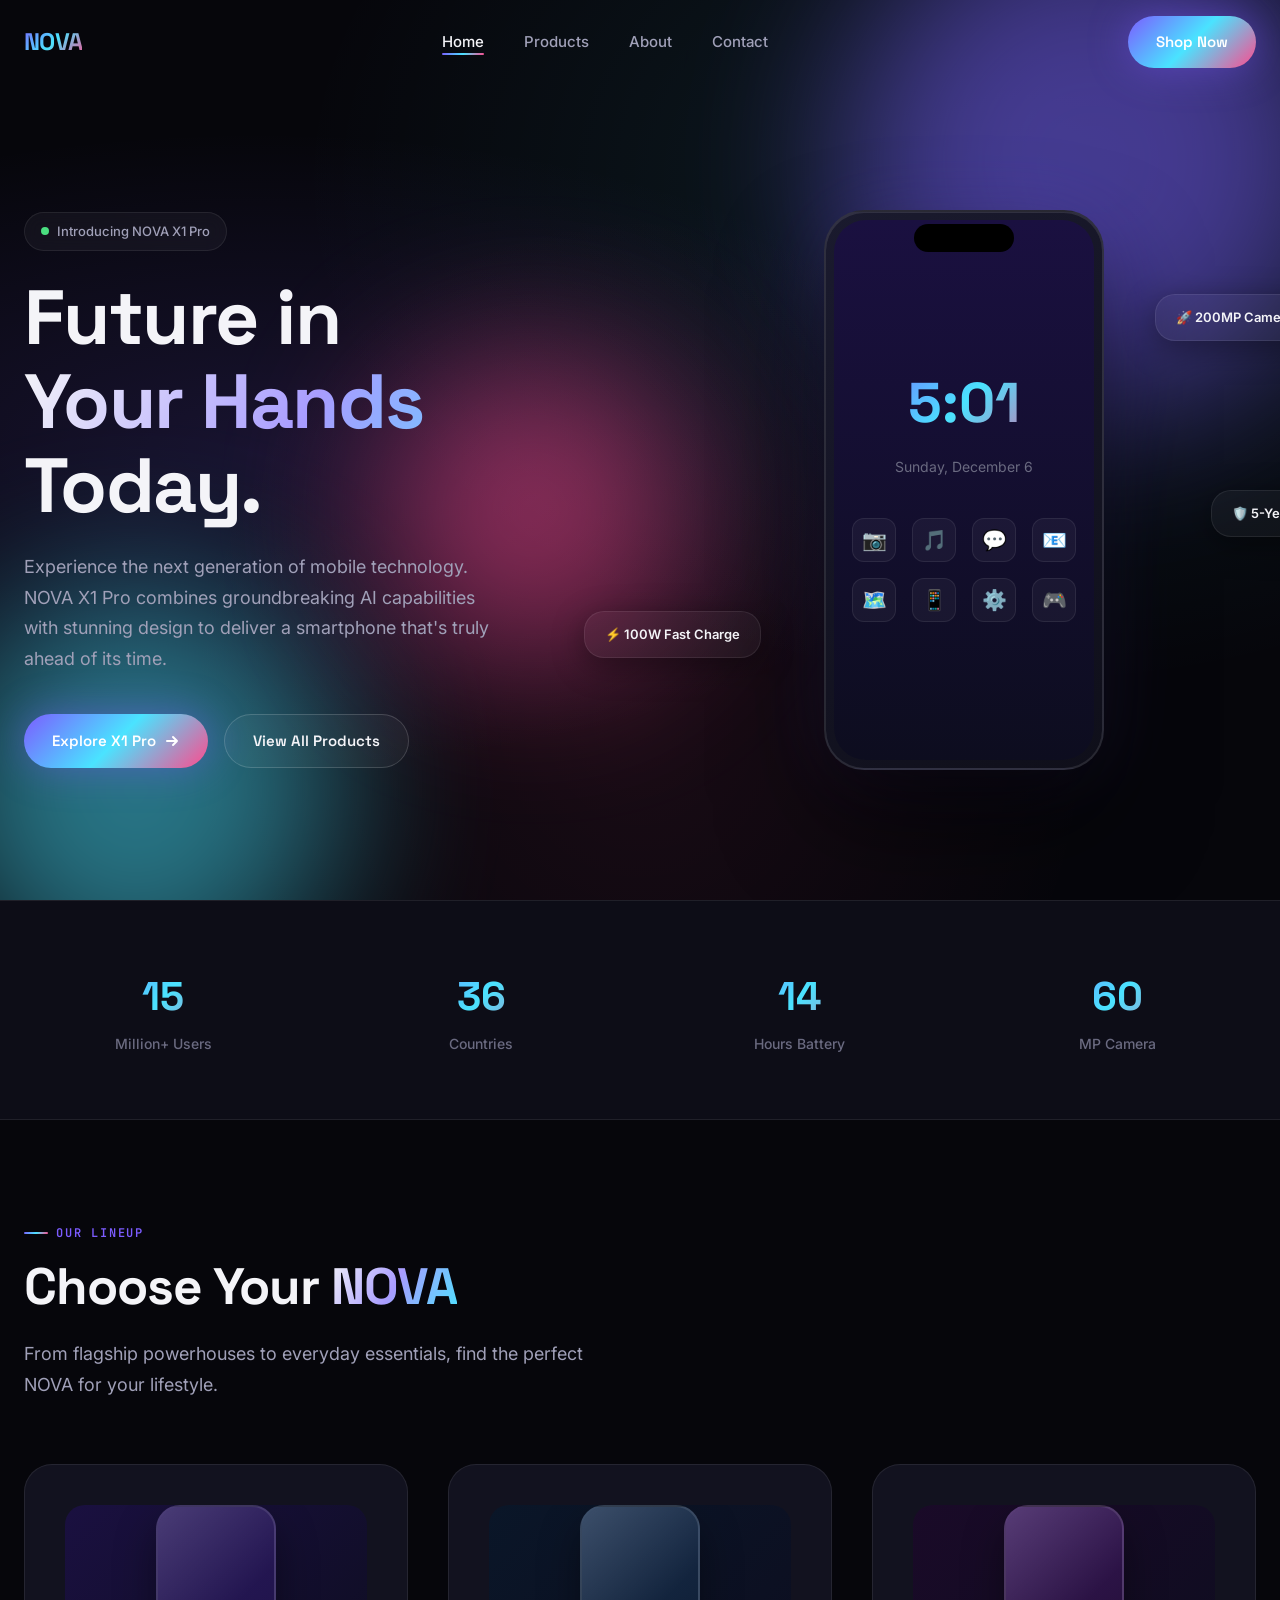
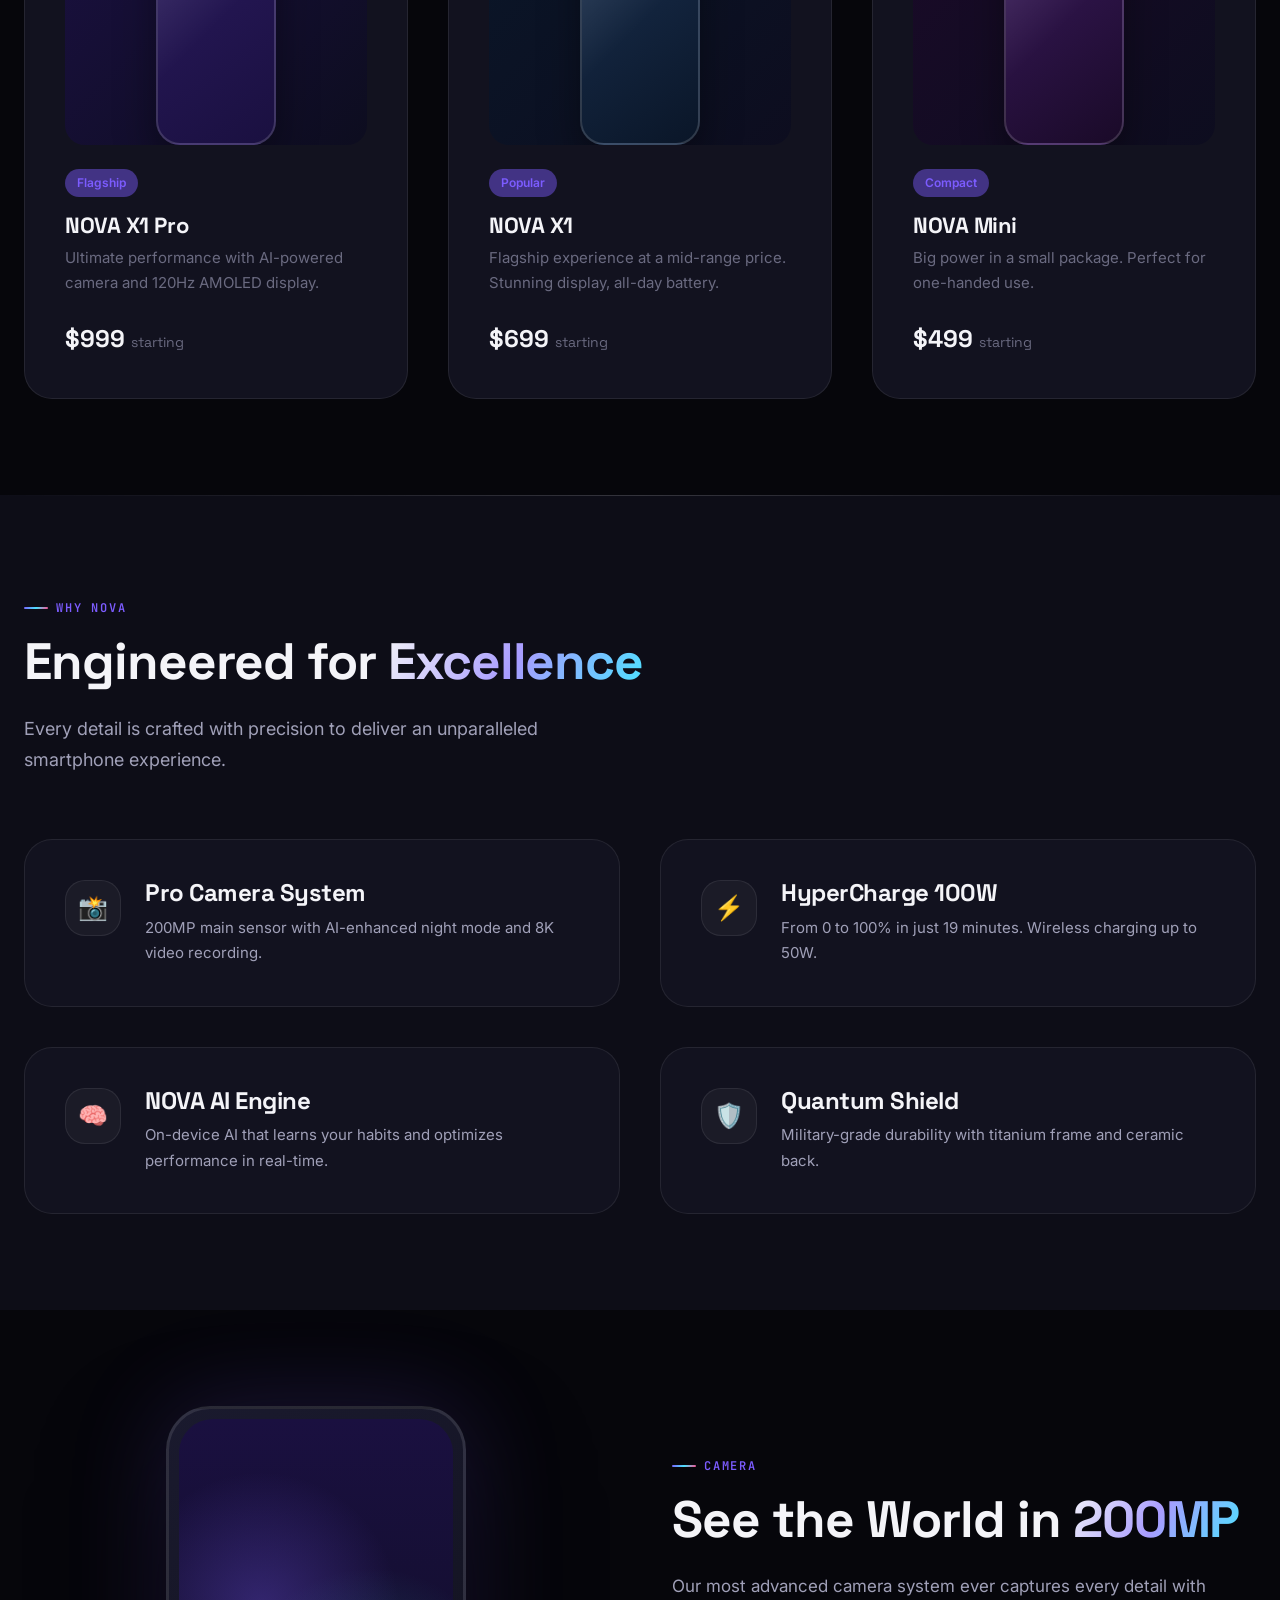
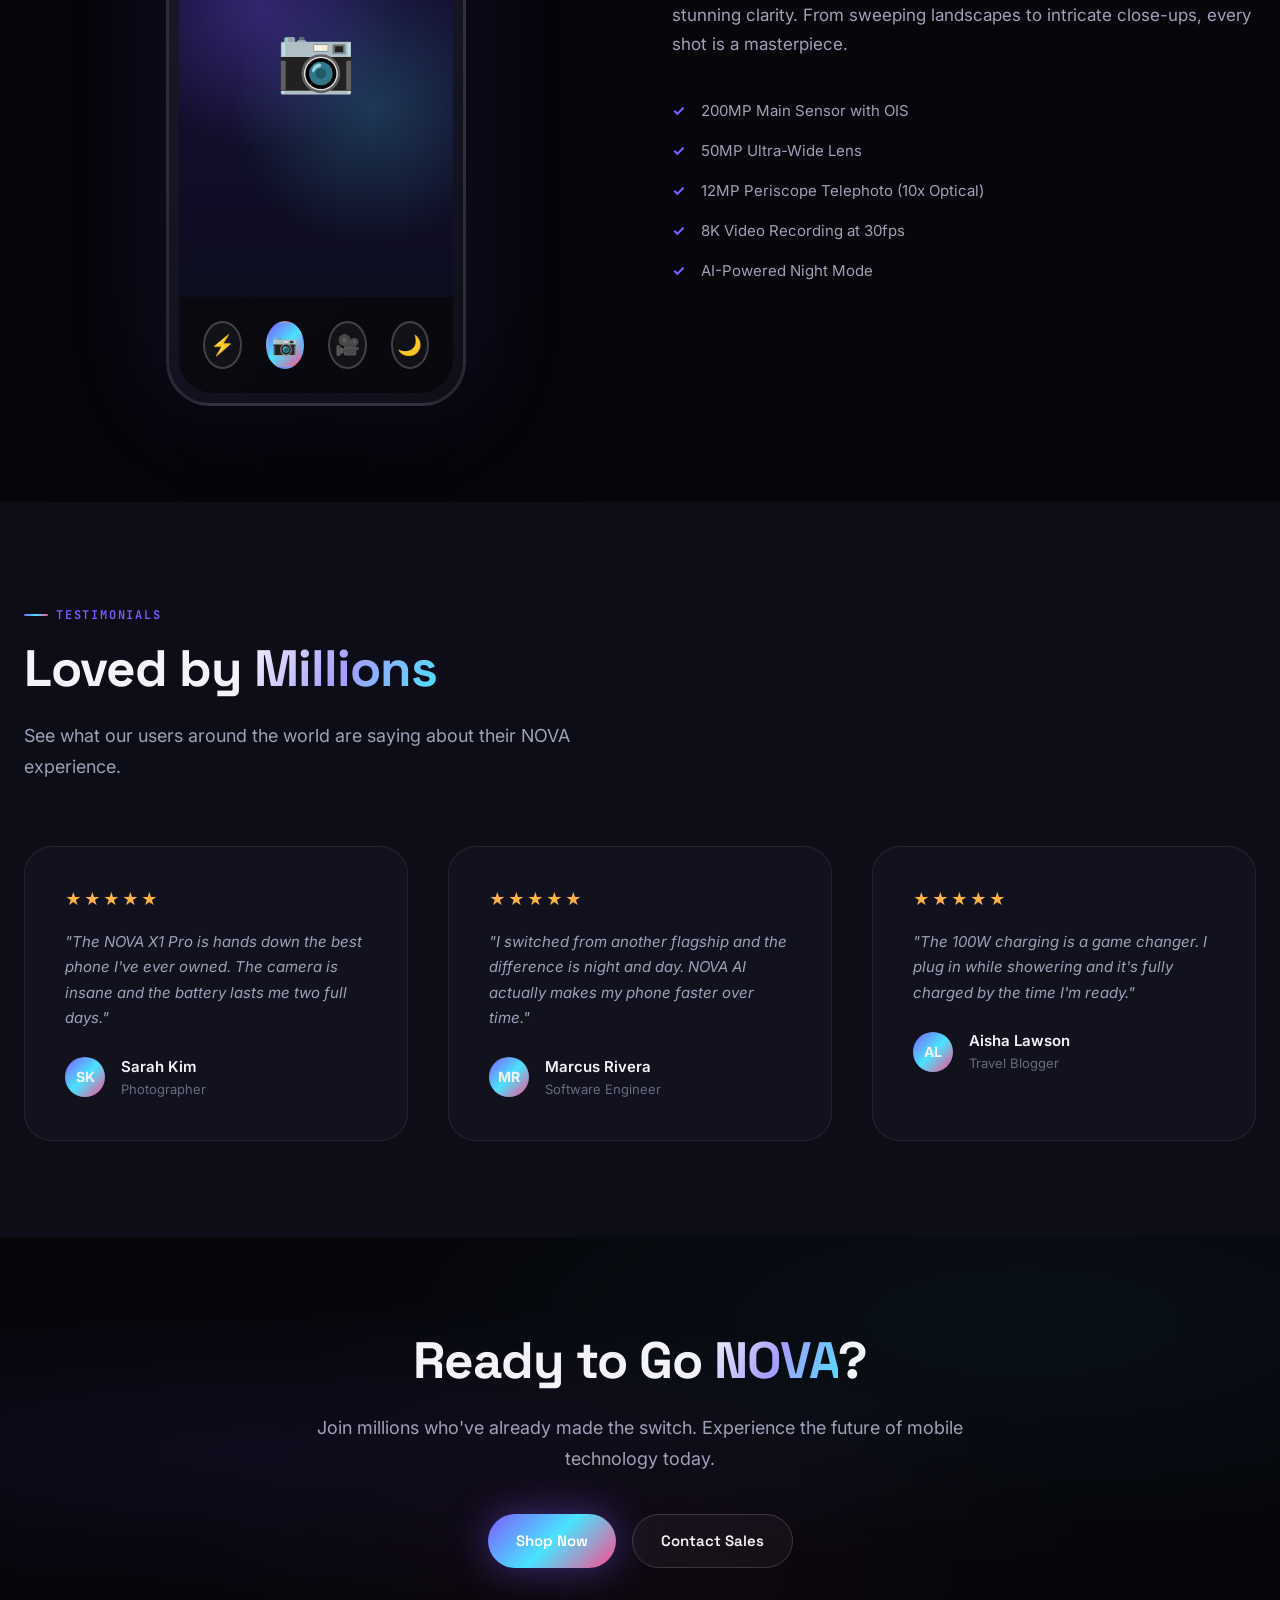
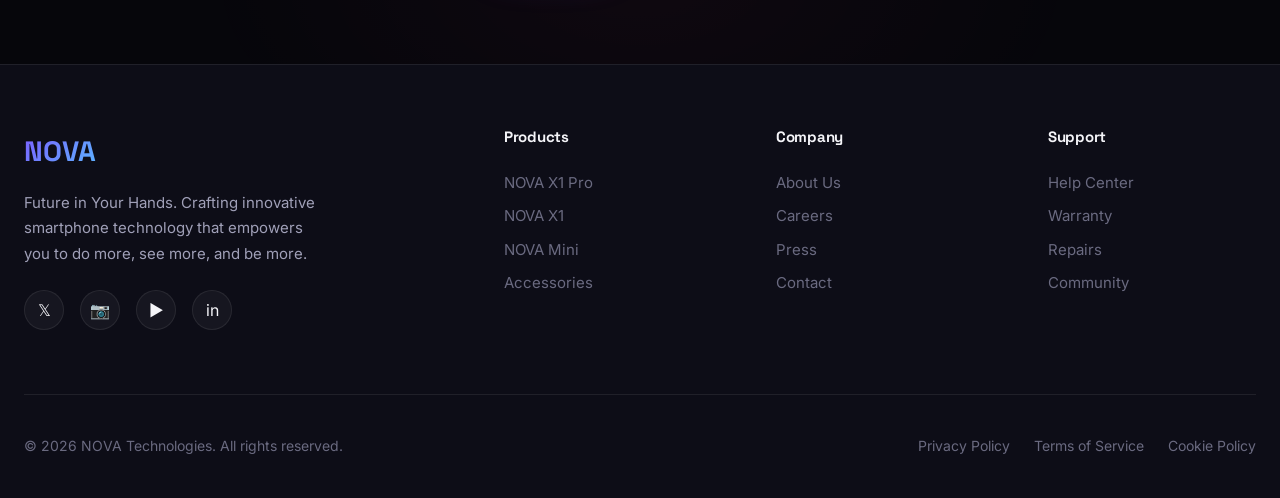
==== index.html @ b63c4269 "Initial commit: NOVA smartphone brand website" ====
<!DOCTYPE html>
<html lang="en">
<head>
  <meta charset="UTF-8">
  <meta name="viewport" content="width=device-width, initial-scale=1.0">
  <title>NOVA — Future in Your Hands</title>
  <meta name="description" content="NOVA smartphones — Experience the future of mobile technology with cutting-edge design, powerful performance, and innovation that fits in your hand.">
  <link rel="preconnect" href="https://fonts.googleapis.com">
  <link rel="preconnect" href="https://fonts.gstatic.com" crossorigin>
  <link href="https://fonts.googleapis.com/css2?family=Space+Grotesk:wght@400;500;600;700&family=Inter:wght@400;500;600;700&family=JetBrains+Mono:wght@400;500;600&display=swap" rel="stylesheet">
  <link rel="stylesheet" href="assets/css/style.css">
</head>
<body>

  <!-- Navigation -->
  <nav class="nav">
    <div class="container nav-inner">
      <a href="index.html" class="nav-logo">NOVA</a>
      <ul class="nav-links">
        <li><a href="index.html" class="nav-link active">Home</a></li>
        <li><a href="products.html" class="nav-link">Products</a></li>
        <li><a href="about.html" class="nav-link">About</a></li>
        <li><a href="contact.html" class="nav-link">Contact</a></li>
      </ul>
      <div class="nav-actions">
        <a href="products.html" class="btn btn-primary">Shop Now</a>
        <button class="nav-toggle" aria-label="Toggle menu">
          <span></span>
          <span></span>
          <span></span>
        </button>
      </div>
    </div>
  </nav>

  <!-- Hero Section -->
  <section class="hero">
    <div class="hero-bg"></div>
    <div class="hero-orb hero-orb-1"></div>
    <div class="hero-orb hero-orb-2"></div>
    <div class="hero-orb hero-orb-3"></div>

    <div class="container hero-content">
      <div class="hero-text">
        <div class="hero-badge">
          <span class="hero-badge-dot"></span>
          Introducing NOVA X1 Pro
        </div>
        <h1 class="hero-title">
          <span class="line"><span>Future in</span></span>
          <span class="line"><span class="text-gradient">Your Hands</span></span>
          <span class="line"><span>Today.</span></span>
        </h1>
        <p class="hero-description">
          Experience the next generation of mobile technology. NOVA X1 Pro combines
          groundbreaking AI capabilities with stunning design to deliver a smartphone
          that's truly ahead of its time.
        </p>
        <div class="hero-cta">
          <a href="product-detail.html" class="btn btn-primary">
            Explore X1 Pro
            <svg width="16" height="16" viewBox="0 0 16 16" fill="none"><path d="M3 8h10M9 4l4 4-4 4" stroke="currentColor" stroke-width="2" stroke-linecap="round" stroke-linejoin="round"/></svg>
          </a>
          <a href="products.html" class="btn btn-secondary">View All Products</a>
        </div>
      </div>

      <div class="hero-visual">
        <div class="phone-mockup">
          <div class="phone-screen">
            <div class="phone-screen-content">
              <div class="phone-screen-time">9:41</div>
              <div class="phone-screen-date">Friday, October 9</div>
              <div class="phone-screen-icons">
                <div class="phone-icon">📷</div>
                <div class="phone-icon">🎵</div>
                <div class="phone-icon">💬</div>
                <div class="phone-icon">📧</div>
                <div class="phone-icon">🗺️</div>
                <div class="phone-icon">📱</div>
                <div class="phone-icon">⚙️</div>
                <div class="phone-icon">🎮</div>
              </div>
            </div>
          </div>
        </div>
        <div class="float-element float-element-1">🚀 200MP Camera</div>
        <div class="float-element float-element-2">⚡ 100W Fast Charge</div>
        <div class="float-element float-element-3">🛡️ 5-Year Warranty</div>
      </div>
    </div>
  </section>

  <!-- Stats Bar -->
  <section class="stats-bar">
    <div class="container">
      <div class="stats-grid">
        <div class="stat-item reveal">
          <div class="stat-number" data-target="50">0</div>
          <div class="stat-label">Million+ Users</div>
        </div>
        <div class="stat-item reveal reveal-delay-1">
          <div class="stat-number" data-target="120">0</div>
          <div class="stat-label">Countries</div>
        </div>
        <div class="stat-item reveal reveal-delay-2">
          <div class="stat-number" data-target="48">0</div>
          <div class="stat-label">Hours Battery</div>
        </div>
        <div class="stat-item reveal reveal-delay-3">
          <div class="stat-number" data-target="200">0</div>
          <div class="stat-label">MP Camera</div>
        </div>
      </div>
    </div>
  </section>

  <!-- Featured Products -->
  <section class="section">
    <div class="container">
      <div class="section-label reveal">Our Lineup</div>
      <h2 class="section-title reveal reveal-delay-1">Choose Your <span class="text-gradient">NOVA</span></h2>
      <p class="section-subtitle reveal reveal-delay-2">From flagship powerhouses to everyday essentials, find the perfect NOVA for your lifestyle.</p>

      <div class="products-grid">
        <div class="product-card tilt-card reveal">
          <div class="product-card-content">
            <div class="product-card-image" style="background: linear-gradient(135deg, #1a1040, #0d0d1f);">
              <div class="product-card-image-inner" style="background: linear-gradient(145deg, #2a1a5e, #1a1040);"></div>
            </div>
            <span class="product-card-tag">Flagship</span>
            <h3 class="product-card-name">NOVA X1 Pro</h3>
            <p class="product-card-desc">Ultimate performance with AI-powered camera and 120Hz AMOLED display.</p>
            <div class="product-card-price">$999 <span>starting</span></div>
          </div>
        </div>

        <div class="product-card tilt-card reveal reveal-delay-1">
          <div class="product-card-content">
            <div class="product-card-image" style="background: linear-gradient(135deg, #0a1628, #0d0d1f);">
              <div class="product-card-image-inner" style="background: linear-gradient(145deg, #1a3050, #0a1628);"></div>
            </div>
            <span class="product-card-tag">Popular</span>
            <h3 class="product-card-name">NOVA X1</h3>
            <p class="product-card-desc">Flagship experience at a mid-range price. Stunning display, all-day battery.</p>
            <div class="product-card-price">$699 <span>starting</span></div>
          </div>
        </div>

        <div class="product-card tilt-card reveal reveal-delay-2">
          <div class="product-card-content">
            <div class="product-card-image" style="background: linear-gradient(135deg, #1a0a28, #0d0d1f);">
              <div class="product-card-image-inner" style="background: linear-gradient(145deg, #3a1a5e, #1a0a28);"></div>
            </div>
            <span class="product-card-tag">Compact</span>
            <h3 class="product-card-name">NOVA Mini</h3>
            <p class="product-card-desc">Big power in a small package. Perfect for one-handed use.</p>
            <div class="product-card-price">$499 <span>starting</span></div>
          </div>
        </div>
      </div>
    </div>
  </section>

  <!-- Features Section -->
  <section class="section features-section">
    <div class="container">
      <div class="section-label reveal">Why NOVA</div>
      <h2 class="section-title reveal reveal-delay-1">Engineered for <span class="text-gradient">Excellence</span></h2>
      <p class="section-subtitle reveal reveal-delay-2">Every detail is crafted with precision to deliver an unparalleled smartphone experience.</p>

      <div class="features-grid">
        <div class="feature-card reveal">
          <div class="feature-icon">📸</div>
          <div>
            <h4>Pro Camera System</h4>
            <p>200MP main sensor with AI-enhanced night mode and 8K video recording.</p>
          </div>
        </div>
        <div class="feature-card reveal reveal-delay-1">
          <div class="feature-icon">⚡</div>
          <div>
            <h4>HyperCharge 100W</h4>
            <p>From 0 to 100% in just 19 minutes. Wireless charging up to 50W.</p>
          </div>
        </div>
        <div class="feature-card reveal reveal-delay-2">
          <div class="feature-icon">🧠</div>
          <div>
            <h4>NOVA AI Engine</h4>
            <p>On-device AI that learns your habits and optimizes performance in real-time.</p>
          </div>
        </div>
        <div class="feature-card reveal reveal-delay-3">
          <div class="feature-icon">🛡️</div>
          <div>
            <h4>Quantum Shield</h4>
            <p>Military-grade durability with titanium frame and ceramic back.</p>
          </div>
        </div>
      </div>
    </div>
  </section>

  <!-- Showcase Section -->
  <section class="section showcase">
    <div class="container">
      <div class="showcase-wrapper">
        <div class="showcase-visual reveal">
          <div class="showcase-phone">
            <div class="showcase-phone-screen">
              <div class="showcase-camera-feed">
                <div class="showcase-camera-icon">📷</div>
              </div>
              <div class="showcase-controls">
                <div class="showcase-control-btn">⚡</div>
                <div class="showcase-control-btn active">📷</div>
                <div class="showcase-control-btn">🎥</div>
                <div class="showcase-control-btn">🌙</div>
              </div>
            </div>
          </div>
        </div>
        <div class="showcase-content">
          <div class="section-label reveal">Camera</div>
          <h2 class="reveal reveal-delay-1">See the World in <span class="text-gradient">200MP</span></h2>
          <p class="reveal reveal-delay-2">Our most advanced camera system ever captures every detail with stunning clarity. From sweeping landscapes to intricate close-ups, every shot is a masterpiece.</p>
          <div class="showcase-specs reveal reveal-delay-3">
            <div class="showcase-spec">200MP Main Sensor with OIS</div>
            <div class="showcase-spec">50MP Ultra-Wide Lens</div>
            <div class="showcase-spec">12MP Periscope Telephoto (10x Optical)</div>
            <div class="showcase-spec">8K Video Recording at 30fps</div>
            <div class="showcase-spec">AI-Powered Night Mode</div>
          </div>
          <div class="color-picker reveal reveal-delay-4">
            <div class="color-option active" style="background: linear-gradient(135deg, #2a1a5e, #1a1040);" data-color="Cosmic Purple" title="Cosmic Purple"></div>
            <div class="color-option" style="background: linear-gradient(135deg, #1a3050, #0a1628);" data-color="Ocean Blue" title="Ocean Blue"></div>
            <div class="color-option" style="background: linear-gradient(135deg, #3a3a3a, #1a1a1a);" data-color="Midnight Black" title="Midnight Black"></div>
            <div class="color-option" style="background: linear-gradient(135deg, #5e1a2a, #2a0a10);" data-color="Sunset Red" title="Sunset Red"></div>
          </div>
        </div>
      </div>
    </div>
  </section>

  <!-- Testimonials -->
  <section class="section testimonials-section">
    <div class="container">
      <div class="section-label reveal">Testimonials</div>
      <h2 class="section-title reveal reveal-delay-1">Loved by <span class="text-gradient">Millions</span></h2>
      <p class="section-subtitle reveal reveal-delay-2">See what our users around the world are saying about their NOVA experience.</p>

      <div class="testimonials-grid">
        <div class="testimonial-card reveal">
          <div class="testimonial-stars">★★★★★</div>
          <p class="testimonial-text">"The NOVA X1 Pro is hands down the best phone I've ever owned. The camera is insane and the battery lasts me two full days."</p>
          <div class="testimonial-author">
            <div class="testimonial-avatar">SK</div>
            <div class="testimonial-author-info">
              <span class="testimonial-author-name">Sarah Kim</span>
              <span class="testimonial-author-role">Photographer</span>
            </div>
          </div>
        </div>
        <div class="testimonial-card reveal reveal-delay-1">
          <div class="testimonial-stars">★★★★★</div>
          <p class="testimonial-text">"I switched from another flagship and the difference is night and day. NOVA AI actually makes my phone faster over time."</p>
          <div class="testimonial-author">
            <div class="testimonial-avatar">MR</div>
            <div class="testimonial-author-info">
              <span class="testimonial-author-name">Marcus Rivera</span>
              <span class="testimonial-author-role">Software Engineer</span>
            </div>
          </div>
        </div>
        <div class="testimonial-card reveal reveal-delay-2">
          <div class="testimonial-stars">★★★★★</div>
          <p class="testimonial-text">"The 100W charging is a game changer. I plug in while showering and it's fully charged by the time I'm ready."</p>
          <div class="testimonial-author">
            <div class="testimonial-avatar">AL</div>
            <div class="testimonial-author-info">
              <span class="testimonial-author-name">Aisha Lawson</span>
              <span class="testimonial-author-role">Travel Blogger</span>
            </div>
          </div>
        </div>
      </div>
    </div>
  </section>

  <!-- CTA Section -->
  <section class="section cta-section">
    <div class="container">
      <div class="cta-content">
        <h2 class="reveal">Ready to Go <span class="text-gradient">NOVA</span>?</h2>
        <p class="reveal reveal-delay-1">Join millions who've already made the switch. Experience the future of mobile technology today.</p>
        <div class="cta-buttons reveal reveal-delay-2">
          <a href="products.html" class="btn btn-primary">Shop Now</a>
          <a href="contact.html" class="btn btn-secondary">Contact Sales</a>
        </div>
      </div>
    </div>
  </section>

  <!-- Footer -->
  <footer class="footer">
    <div class="container">
      <div class="footer-grid">
        <div class="footer-brand">
          <div class="footer-logo">NOVA</div>
          <p>Future in Your Hands. Crafting innovative smartphone technology that empowers you to do more, see more, and be more.</p>
          <div class="footer-social">
            <a href="#" class="footer-social-link" aria-label="Twitter">𝕏</a>
            <a href="#" class="footer-social-link" aria-label="Instagram">📷</a>
            <a href="#" class="footer-social-link" aria-label="YouTube">▶</a>
            <a href="#" class="footer-social-link" aria-label="LinkedIn">in</a>
          </div>
        </div>
        <div class="footer-column">
          <h4>Products</h4>
          <ul class="footer-links">
            <li><a href="product-detail.html" class="footer-link">NOVA X1 Pro</a></li>
            <li><a href="product-detail.html" class="footer-link">NOVA X1</a></li>
            <li><a href="product-detail.html" class="footer-link">NOVA Mini</a></li>
            <li><a href="products.html" class="footer-link">Accessories</a></li>
          </ul>
        </div>
        <div class="footer-column">
          <h4>Company</h4>
          <ul class="footer-links">
            <li><a href="about.html" class="footer-link">About Us</a></li>
            <li><a href="about.html" class="footer-link">Careers</a></li>
            <li><a href="about.html" class="footer-link">Press</a></li>
            <li><a href="contact.html" class="footer-link">Contact</a></li>
          </ul>
        </div>
        <div class="footer-column">
          <h4>Support</h4>
          <ul class="footer-links">
            <li><a href="#" class="footer-link">Help Center</a></li>
            <li><a href="#" class="footer-link">Warranty</a></li>
            <li><a href="#" class="footer-link">Repairs</a></li>
            <li><a href="#" class="footer-link">Community</a></li>
          </ul>
        </div>
      </div>
      <div class="footer-bottom">
        <div class="footer-copyright">&copy; <span class="dynamic-year">2025</span> NOVA Technologies. All rights reserved.</div>
        <div class="footer-legal">
          <a href="#" class="footer-legal-link">Privacy Policy</a>
          <a href="#" class="footer-legal-link">Terms of Service</a>
          <a href="#" class="footer-legal-link">Cookie Policy</a>
        </div>
      </div>
    </div>
  </footer>

  <script src="assets/js/main.js"></script>
  <script src="assets/js/home.js"></script>
</body>
</html>
---- assets/css/style.css ----
/* ============================================
   NOVA — Smartphone Brand Website
   Shared Stylesheet
   ============================================ */

/* ---------- Design Tokens ---------- */
:root {
  /* Colors */
  --color-bg: #06060b;
  --color-bg-elevated: #0d0d17;
  --color-surface: #12121f;
  --color-surface-glass: rgba(255, 255, 255, 0.04);
  --color-border: rgba(255, 255, 255, 0.08);
  --color-border-strong: rgba(255, 255, 255, 0.16);

  --color-text-primary: #f4f4f8;
  --color-text-secondary: #a0a0b8;
  --color-text-muted: #6a6a80;

  --color-accent: #7c5cff;
  --color-accent-glow: rgba(124, 92, 255, 0.45);
  --color-accent-warm: #ff6b4a;
  --color-accent-gold: #ffb347;
  --color-accent-cyan: #4ae3ff;
  --color-accent-pink: #ff4a8d;

  --gradient-hero: linear-gradient(135deg, #7c5cff 0%, #4ae3ff 50%, #ff4a8d 100%);
  --gradient-warm: linear-gradient(135deg, #ff6b4a 0%, #ffb347 100%);
  --gradient-cool: linear-gradient(135deg, #4ae3ff 0%, #7c5cff 100%);
  --gradient-text: linear-gradient(120deg, #f4f4f8 0%, #a89cff 50%, #4ae3ff 100%);
  --gradient-mesh: radial-gradient(ellipse at 20% 50%, rgba(124, 92, 255, 0.15) 0%, transparent 50%),
                   radial-gradient(ellipse at 80% 20%, rgba(74, 227, 255, 0.1) 0%, transparent 50%),
                   radial-gradient(ellipse at 50% 80%, rgba(255, 74, 141, 0.08) 0%, transparent 50%);

  /* Typography */
  --font-display: 'Space Grotesk', sans-serif;
  --font-body: 'Inter', sans-serif;
  --font-mono: 'JetBrains Mono', monospace;

  /* Spacing */
  --space-xs: 0.5rem;
  --space-sm: 1rem;
  --space-md: 1.5rem;
  --space-lg: 2.5rem;
  --space-xl: 4rem;
  --space-2xl: 6rem;

  /* Border Radius */
  --radius-sm: 12px;
  --radius-md: 20px;
  --radius-lg: 28px;
  --radius-xl: 36px;
  --radius-full: 9999px;

  /* Shadows */
  --shadow-sm: 0 2px 8px rgba(0, 0, 0, 0.3);
  --shadow-md: 0 8px 32px rgba(0, 0, 0, 0.4);
  --shadow-lg: 0 16px 64px rgba(0, 0, 0, 0.5);
  --shadow-glow: 0 0 40px var(--color-accent-glow);
  --shadow-glow-warm: 0 0 40px rgba(255, 107, 74, 0.35);
  --shadow-inset: inset 0 1px 0 rgba(255, 255, 255, 0.06);

  /* Transitions */
--ease-out-expo: cubic-bezier(0.16, 1, 0.3, 1);
  --ease-out-back: cubic-bezier(0.34, 1.56, 0.64, 1);
  --duration-fast: 0.2s;
  --duration-normal: 0.4s;
  --duration-slow: 0.8s;
}

/* ---------- Reset & Base ---------- */
*,
*::before,
*::after {
  margin: 0;
  padding: 0;
  box-sizing: border-box;
}

html {
  scroll-behavior: smooth;
  font-size: 16px;
  -webkit-font-smoothing: antialiased;
  -moz-osx-font-smoothing: grayscale;
}

body {
  font-family: var(--font-body);
  background-color: var(--color-bg);
  color: var(--color-text-primary);
  line-height: 1.6;
  overflow-x: hidden;
  min-height: 100vh;
}

/* Scrollbar */
::-webkit-scrollbar {
  width: 6px;
}
::-webkit-scrollbar-track {
  background: var(--color-bg);
}
::-webkit-scrollbar-thumb {
  background: var(--color-accent);
  border-radius: var(--radius-full);
}

/* Selection */
::selection {
  background: var(--color-accent);
  color: white;
}

/* ---------- Typography ---------- */
h1, h2, h3, h4, h5, h6 {
  font-family: var(--font-display);
  font-weight: 700;
  line-height: 1.1;
  letter-spacing: -0.02em;
}

h1 { font-size: clamp(2.5rem, 6vw, 5rem); }
h2 { font-size: clamp(2rem, 4vw, 3.5rem); }
h3 { font-size: clamp(1.5rem, 3vw, 2.25rem); }
h4 { font-size: clamp(1.25rem, 2vw, 1.5rem); }

p {
  color: var(--color-text-secondary);
  font-size: 1.0625rem;
  line-height: 1.7;
}

a {
  color: inherit;
  text-decoration: none;
}

img {
  max-width: 100%;
  display: block;
}

/* ---------- Utility Classes ---------- */
.container {
  width: 100%;
  max-width: 1280px;
  margin: 0 auto;
  padding: 0 var(--space-md);
}

.section {
  padding: var(--space-2xl) 0;
  position: relative;
}

.section-label {
  display: inline-flex;
  align-items: center;
  gap: var(--space-xs);
  font-family: var(--font-mono);
  font-size: 0.75rem;
  font-weight: 600;
  letter-spacing: 0.15em;
  text-transform: uppercase;
  color: var(--color-accent);
  margin-bottom: var(--space-sm);
}

.section-label::before {
  content: '';
  width: 24px;
  height: 2px;
  background: var(--gradient-hero);
  border-radius: var(--radius-full);
}

.section-title {
  margin-bottom: var(--space-md);
}

.section-subtitle {
  max-width: 600px;
  font-size: 1.125rem;
}

.text-gradient {
  background: var(--gradient-text);
  -webkit-background-clip: text;
  -webkit-text-fill-color: transparent;
  background-clip: text;
}

/* ---------- Buttons ---------- */
.btn {
  display: inline-flex;
  align-items: center;
  gap: var(--space-xs);
  padding: 0.875rem 1.75rem;
  font-family: var(--font-display);
  font-size: 0.9375rem;
  font-weight: 600;
  border: none;
  border-radius: var(--radius-full);
  cursor: pointer;
  transition: all var(--duration-normal) var(--ease-out-expo);
  position: relative;
  overflow: hidden;
  white-space: nowrap;
}

.btn-primary {
  background: var(--gradient-hero);
  color: white;
  box-shadow: var(--shadow-glow);
}

.btn-primary:hover {
  transform: translateY(-2px) scale(1.02);
  box-shadow: 0 0 60px var(--color-accent-glow), var(--shadow-lg);
}

.btn-primary:active {
  transform: translateY(0) scale(0.98);
}

.btn-secondary {
  background: var(--color-surface-glass);
  color: var(--color-text-primary);
  border: 1px solid var(--color-border-strong);
  backdrop-filter: blur(12px);
}

.btn-secondary:hover {
  background: rgba(255, 255, 255, 0.08);
  border-color: var(--color-accent);
  transform: translateY(-2px);
  box-shadow: var(--shadow-md);
}

.btn-ghost {
  background: transparent;
  color: var(--color-text-secondary);
  border: 1px solid transparent;
}

.btn-ghost:hover {
  color: var(--color-text-primary);
  border-color: var(--color-border);
}

/* ---------- Navigation ---------- */
.nav {
  position: fixed;
  top: 0;
  left: 0;
  right: 0;
  z-index: 1000;
  padding: var(--space-sm) 0;
  transition: all var(--duration-normal) var(--ease-out-expo);
}

.nav.scrolled {
  background: rgba(6, 6, 11, 0.8);
  backdrop-filter: blur(20px);
  border-bottom: 1px solid var(--color-border);
  padding: 0.75rem 0;
}

.nav-inner {
  display: flex;
  align-items: center;
  justify-content: space-between;
}

.nav-logo {
  font-family: var(--font-display);
  font-size: 1.5rem;
  font-weight: 700;
  letter-spacing: -0.03em;
  background: var(--gradient-hero);
  -webkit-background-clip: text;
  -webkit-text-fill-color: transparent;
  background-clip: text;
}

.nav-links {
  display: flex;
  align-items: center;
  gap: var(--space-lg);
  list-style: none;
}

.nav-link {
  font-size: 0.9375rem;
  font-weight: 500;
  color: var(--color-text-secondary);
  transition: color var(--duration-fast);
  position: relative;
}

.nav-link::after {
  content: '';
  position: absolute;
  bottom: -4px;
  left: 0;
  width: 0;
  height: 2px;
  background: var(--gradient-hero);
  border-radius: var(--radius-full);
  transition: width var(--duration-normal) var(--ease-out-expo);
}

.nav-link:hover,
.nav-link.active {
  color: var(--color-text-primary);
}

.nav-link:hover::after,
.nav-link.active::after {
  width: 100%;
}

.nav-actions {
  display: flex;
  align-items: center;
  gap: var(--space-sm);
}

.nav-toggle {
  display: none;
  flex-direction: column;
  gap: 5px;
  background: none;
  border: none;
  cursor: pointer;
  padding: 4px;
}

.nav-toggle span {
  display: block;
  width: 24px;
  height: 2px;
  background: var(--color-text-primary);
  border-radius: var(--radius-full);
  transition: all var(--duration-normal) var(--ease-out-expo);
}

/* ---------- Hero Section ---------- */
.hero {
  min-height: 100vh;
  display: flex;
  align-items: center;
  position: relative;
  overflow: hidden;
  padding-top: 80px;
}

.hero-bg {
  position: absolute;
  inset: 0;
  background: var(--gradient-mesh);
  z-index: 0;
}

.hero-orb {
  position: absolute;
  border-radius: 50%;
  filter: blur(80px);
  opacity: 0.5;
  animation: orbFloat 20s ease-in-out infinite;
}

.hero-orb-1 {
  width: 500px;
  height: 500px;
  background: var(--color-accent);
  top: -10%;
  right: -5%;
  animation-delay: 0s;
}

.hero-orb-2 {
  width: 400px;
  height: 400px;
  background: var(--color-accent-cyan);
  bottom: -10%;
  left: -5%;
  animation-delay: -7s;
}

.hero-orb-3 {
  width: 300px;
  height: 300px;
  background: var(--color-accent-pink);
  top: 40%;
  left: 30%;
  animation-delay: -14s;
}

.hero-content {
  position: relative;
  z-index: 1;
  display: grid;
  grid-template-columns: 1fr 1fr;
  gap: var(--space-xl);
  align-items: center;
}

.hero-badge {
  display: inline-flex;
  align-items: center;
  gap: var(--space-xs);
  padding: 0.5rem 1rem;
  background: var(--color-surface-glass);
  border: 1px solid var(--color-border);
  border-radius: var(--radius-full);
  font-size: 0.8125rem;
  font-weight: 500;
  color: var(--color-text-secondary);
  margin-bottom: var(--space-md);
  backdrop-filter: blur(8px);
  animation: fadeInUp 0.8s var(--ease-out-expo) 0.2s both;
}

.hero-badge-dot {
  width: 8px;
  height: 8px;
  background: #4ade80;
  border-radius: 50%;
  animation: pulse 2s ease-in-out infinite;
}

.hero-title {
  margin-bottom: var(--space-md);
  animation: fadeInUp 0.8s var(--ease-out-expo) 0.3s both;
}

.hero-title .line {
  display: block;
  overflow: hidden;
}

.hero-title .line span {
  display: block;
  animation: slideUp 0.8s var(--ease-out-expo) both;
}

.hero-title .line:nth-child(1) span { animation-delay: 0.4s; }
.hero-title .line:nth-child(2) span { animation-delay: 0.5s; }
.hero-title .line:nth-child(3) span { animation-delay: 0.6s; }

.hero-description {
  font-size: 1.125rem;
  max-width: 480px;
  margin-bottom: var(--space-lg);
  animation: fadeInUp 0.8s var(--ease-out-expo) 0.7s both;
}

.hero-cta {
  display: flex;
  gap: var(--space-sm);
  flex-wrap: wrap;
  animation: fadeInUp 0.8s var(--ease-out-expo) 0.8s both;
}

.hero-visual {
  position: relative;
  display: flex;
  justify-content: center;
  align-items: center;
  animation: fadeIn 1s var(--ease-out-expo) 0.5s both;
}

/* Phone Mockup */
.phone-mockup {
  position: relative;
  width: 280px;
  height: 560px;
  background: linear-gradient(145deg, #1a1a2e, #0f0f1a);
  border-radius: 40px;
  border: 2px solid rgba(255, 255, 255, 0.1);
  box-shadow:
    0 50px 100px rgba(0, 0, 0, 0.6),
    0 0 80px rgba(124, 92, 255, 0.15),
    inset 0 1px 0 rgba(255, 255, 255, 0.1);
  overflow: hidden;
  animation: phoneFloat 6s ease-in-out infinite;
}

.phone-mockup::before {
  content: '';
  position: absolute;
  top: 12px;
  left: 50%;
  transform: translateX(-50%);
  width: 100px;
  height: 28px;
  background: #000;
  border-radius: var(--radius-full);
  z-index: 2;
}

.phone-screen {
  position: absolute;
  inset: 8px;
  border-radius: 32px;
  background: linear-gradient(180deg, #1a1040 0%, #0d0d1f 100%);
  overflow: hidden;
  display: flex;
  flex-direction: column;
  align-items: center;
  justify-content: center;
  gap: var(--space-md);
}

.phone-screen-content {
  text-align: center;
  padding: var(--space-md);
}

.phone-screen-time {
  font-family: var(--font-display);
  font-size: 3.5rem;
  font-weight: 700;
  background: var(--gradient-hero);
  -webkit-background-clip: text;
  -webkit-text-fill-color: transparent;
  background-clip: text;
}

.phone-screen-date {
  font-size: 0.875rem;
  color: var(--color-text-muted);
  margin-top: var(--space-xs);
}

.phone-screen-icons {
  display: grid;
  grid-template-columns: repeat(4, 1fr);
  gap: var(--space-sm);
  margin-top: var(--space-lg);
}

.phone-icon {
  width: 44px;
  height: 44px;
  border-radius: 12px;
  display: flex;
  align-items: center;
  justify-content: center;
  font-size: 1.25rem;
  background: var(--color-surface-glass);
  border: 1px solid var(--color-border);
  transition: all var(--duration-fast);
}

.phone-icon:hover {
  transform: scale(1.1);
  border-color: var(--color-accent);
}

/* Floating Elements Around Phone */
.float-element {
  position: absolute;
  padding: 0.75rem 1.25rem;
  background: var(--color-surface-glass);
  border: 1px solid var(--color-border);
  border-radius: var(--radius-md);
  backdrop-filter: blur(12px);
  font-size: 0.8125rem;
  font-weight: 600;
  display: flex;
  align-items: center;
  gap: 0.5rem;
  box-shadow: var(--shadow-md);
  animation: floatElement 4s ease-in-out infinite;
}

.float-element-1 {
  top: 15%;
  right: -10%;
  animation-delay: 0s;
}

.float-element-2 {
  bottom: 20%;
  left: -15%;
  animation-delay: -1.5s;
}

.float-element-3 {
  top: 50%;
  right: -20%;
  animation-delay: -3s;
}

/* ---------- Stats Bar ---------- */
.stats-bar {
  padding: var(--space-lg) 0;
  border-top: 1px solid var(--color-border);
  border-bottom: 1px solid var(--color-border);
  background: var(--color-bg-elevated);
}

.stats-grid {
  display: grid;
  grid-template-columns: repeat(4, 1fr);
  gap: var(--space-lg);
}

.stat-item {
  text-align: center;
  padding: var(--space-md);
  border-radius: var(--radius-md);
  transition: all var(--duration-normal) var(--ease-out-expo);
}

.stat-item:hover {
  background: var(--color-surface-glass);
  transform: translateY(-4px);
}

.stat-number {
  font-family: var(--font-display);
  font-size: 2.5rem;
  font-weight: 700;
  background: var(--gradient-hero);
  -webkit-background-clip: text;
  -webkit-text-fill-color: transparent;
  background-clip: text;
  margin-bottom: 0.25rem;
}

.stat-label {
  font-size: 0.875rem;
  color: var(--color-text-muted);
  font-weight: 500;
}

/* ---------- Product Cards ---------- */
.products-grid {
  display: grid;
  grid-template-columns: repeat(3, 1fr);
  gap: var(--space-lg);
  margin-top: var(--space-xl);
}

.product-card {
  position: relative;
  background: var(--color-surface);
  border: 1px solid var(--color-border);
  border-radius: var(--radius-lg);
  padding: var(--space-lg);
  overflow: hidden;
  transition: all var(--duration-normal) var(--ease-out-expo);
  cursor: pointer;
}

.product-card::before {
  content: '';
  position: absolute;
  inset: 0;
  background: var(--gradient-mesh);
  opacity: 0;
  transition: opacity var(--duration-normal);
  z-index: 0;
}

.product-card:hover {
  transform: translateY(-8px);
  border-color: var(--color-border-strong);
  box-shadow: var(--shadow-lg);
}

.product-card:hover::before {
  opacity: 1;
}

.product-card-content {
  position: relative;
  z-index: 1;
}

.product-card-image {
  width: 100%;
  height: 240px;
  border-radius: var(--radius-md);
  margin-bottom: var(--space-md);
  display: flex;
  align-items: center;
  justify-content: center;
  font-size: 4rem;
  position: relative;
  overflow: hidden;
}

.product-card-image-inner {
  width: 120px;
  height: 240px;
  border-radius: 24px;
  border: 2px solid rgba(255, 255, 255, 0.15);
  box-shadow: 0 20px 40px rgba(0, 0, 0, 0.4);
  position: relative;
  overflow: hidden;
  transition: transform var(--duration-normal) var(--ease-out-expo);
}

.product-card:hover .product-card-image-inner {
  transform: scale(1.05) rotate(-2deg);
}

.product-card-image-inner::after {
  content: '';
  position: absolute;
  inset: 0;
  background: linear-gradient(135deg, rgba(255,255,255,0.15) 0%, transparent 50%);
}

.product-card-tag {
  display: inline-block;
  padding: 0.25rem 0.75rem;
  background: var(--color-accent-glow);
  color: var(--color-accent);
  font-size: 0.75rem;
  font-weight: 600;
  border-radius: var(--radius-full);
  margin-bottom: var(--space-sm);
}

.product-card-name {
  font-size: 1.375rem;
  margin-bottom: 0.5rem;
}

.product-card-desc {
  font-size: 0.9375rem;
  color: var(--color-text-muted);
  margin-bottom: var(--space-md);
}

.product-card-price {
  font-family: var(--font-display);
  font-size: 1.5rem;
  font-weight: 700;
  color: var(--color-text-primary);
}

.product-card-price span {
  font-size: 0.875rem;
  color: var(--color-text-muted);
  font-weight: 400;
}

/* ---------- Feature Highlights ---------- */
.features-section {
  background: var(--color-bg-elevated);
  position: relative;
  overflow: hidden;
}

.features-section::before {
  content: '';
  position: absolute;
  top: 0;
  left: 0;
  right: 0;
  height: 1px;
  background: linear-gradient(90deg, transparent, var(--color-border-strong), transparent);
}

.features-grid {
  display: grid;
  grid-template-columns: repeat(2, 1fr);
  gap: var(--space-lg);
  margin-top: var(--space-xl);
}

.feature-card {
  display: flex;
  gap: var(--space-md);
  padding: var(--space-lg);
  background: var(--color-surface);
  border: 1px solid var(--color-border);
  border-radius: var(--radius-lg);
  transition: all var(--duration-normal) var(--ease-out-expo);
}

.feature-card:hover {
  border-color: var(--color-accent);
  box-shadow: var(--shadow-glow);
  transform: translateY(-4px);
}

.feature-icon {
  flex-shrink: 0;
  width: 56px;
  height: 56px;
  border-radius: var(--radius-md);
  display: flex;
  align-items: center;
  justify-content: center;
  font-size: 1.5rem;
  background: var(--color-surface-glass);
  border: 1px solid var(--color-border);
}

.feature-card h4 {
  margin-bottom: 0.5rem;
}

.feature-card p {
  font-size: 0.9375rem;
}

/* ---------- Showcase Section ---------- */
.showcase {
  position: relative;
  overflow: hidden;
}

.showcase-wrapper {
  display: grid;
  grid-template-columns: 1fr 1fr;
  gap: var(--space-xl);
  align-items: center;
}

.showcase-visual {
  position: relative;
  display: flex;
  justify-content: center;
}

.showcase-phone {
  width: 300px;
  height: 600px;
  border-radius: 44px;
  border: 3px solid rgba(255, 255, 255, 0.1);
  background: linear-gradient(145deg, #1a1a2e, #0f0f1a);
  box-shadow: 0 60px 120px rgba(0, 0, 0, 0.6), 0 0 100px rgba(124, 92, 255, 0.2);
  position: relative;
  overflow: hidden;
  animation: phoneFloat 8s ease-in-out infinite;
}

.showcase-phone-screen {
  position: absolute;
  inset: 10px;
  border-radius: 34px;
  overflow: hidden;
  display: flex;
  flex-direction: column;
}

.showcase-camera-feed {
  flex: 1;
  background: linear-gradient(180deg, #1a1040, #0d0d1f);
  display: flex;
  align-items: center;
  justify-content: center;
  position: relative;
}

.showcase-camera-feed::after {
  content: '';
  position: absolute;
  inset: 0;
  background:
    radial-gradient(circle at 30% 40%, rgba(124, 92, 255, 0.3) 0%, transparent 40%),
    radial-gradient(circle at 70% 60%, rgba(74, 227, 255, 0.2) 0%, transparent 40%);
}

.showcase-camera-icon {
  font-size: 4rem;
  z-index: 1;
}

.showcase-controls {
  padding: var(--space-md);
  display: flex;
  justify-content: center;
  gap: var(--space-md);
  background: rgba(0, 0, 0, 0.5);
  backdrop-filter: blur(10px);
}

.showcase-control-btn {
  width: 48px;
  height: 48px;
  border-radius: 50%;
  border: 2px solid rgba(255, 255, 255, 0.2);
  background: var(--color-surface-glass);
  display: flex;
  align-items: center;
  justify-content: center;
  font-size: 1.25rem;
  cursor: pointer;
  transition: all var(--duration-fast);
}

.showcase-control-btn:hover {
  border-color: var(--color-accent);
  background: var(--color-accent-glow);
}

.showcase-control-btn.active {
  background: var(--gradient-hero);
  border-color: transparent;
}

.showcase-content h2 {
  margin-bottom: var(--space-md);
}

.showcase-content p {
  margin-bottom: var(--space-lg);
}

.showcase-specs {
  display: flex;
  flex-direction: column;
  gap: var(--space-sm);
  margin-bottom: var(--space-lg);
}

.showcase-spec {
  display: flex;
  align-items: center;
  gap: var(--space-sm);
  font-size: 0.9375rem;
  color: var(--color-text-secondary);
}

.showcase-spec::before {
  content: '✓';
  color: var(--color-accent);
  font-weight: 700;
}

/* ---------- Color Picker ---------- */
.color-picker {
  display: flex;
  gap: var(--space-sm);
  margin-top: var(--space-md);
}

.color-option {
  width: 40px;
  height: 40px;
  border-radius: 50%;
  border: 3px solid transparent;
  cursor: pointer;
  transition: all var(--duration-fast);
  position: relative;
}

.color-option:hover {
  transform: scale(1.15);
}

.color-option.active {
  border-color: white;
  box-shadow: 0 0 20px rgba(255, 255, 255, 0.3);
}

.color-option.active::after {
  content: '✓';
  position: absolute;
  inset: 0;
  display: flex;
  align-items: center;
  justify-content: center;
  color: white;
  font-size: 0.875rem;
  font-weight: 700;
  text-shadow: 0 1px 2px rgba(0,0,0,0.5);
}

/* ---------- Testimonials ---------- */
.testimonials-section {
  background: var(--color-bg-elevated);
}

.testimonials-grid {
  display: grid;
  grid-template-columns: repeat(3, 1fr);
  gap: var(--space-lg);
  margin-top: var(--space-xl);
}

.testimonial-card {
  background: var(--color-surface);
  border: 1px solid var(--color-border);
  border-radius: var(--radius-lg);
  padding: var(--space-lg);
  transition: all var(--duration-normal) var(--ease-out-expo);
}

.testimonial-card:hover {
  transform: translateY(-4px);
  box-shadow: var(--shadow-md);
  border-color: var(--color-border-strong);
}

.testimonial-stars {
  color: var(--color-accent-gold);
  font-size: 1rem;
  margin-bottom: var(--space-sm);
  letter-spacing: 2px;
}

.testimonial-text {
  font-size: 0.9375rem;
  font-style: italic;
  margin-bottom: var(--space-md);
  line-height: 1.7;
}

.testimonial-author {
  display: flex;
  align-items: center;
  gap: var(--space-sm);
}

.testimonial-avatar {
  width: 40px;
  height: 40px;
  border-radius: 50%;
  background: var(--gradient-hero);
  display: flex;
  align-items: center;
  justify-content: center;
  font-weight: 700;
  font-size: 0.875rem;
}

.testimonial-author-info {
  display: flex;
  flex-direction: column;
}

.testimonial-author-name {
  font-weight: 600;
  font-size: 0.9375rem;
}

.testimonial-author-role {
  font-size: 0.8125rem;
  color: var(--color-text-muted);
}

/* ---------- CTA Section ---------- */
.cta-section {
  text-align: center;
  position: relative;
  overflow: hidden;
}

.cta-section::before {
  content: '';
  position: absolute;
  inset: 0;
  background: var(--gradient-mesh);
  opacity: 0.5;
}

.cta-content {
  position: relative;
  z-index: 1;
  max-width: 700px;
  margin: 0 auto;
}

.cta-content h2 {
  margin-bottom: var(--space-md);
}

.cta-content p {
  margin-bottom: var(--space-lg);
  font-size: 1.125rem;
}

.cta-buttons {
  display: flex;
  justify-content: center;
  gap: var(--space-sm);
  flex-wrap: wrap;
}

/* ---------- Footer ---------- */
.footer {
  background: var(--color-bg-elevated);
  border-top: 1px solid var(--color-border);
  padding: var(--space-xl) 0 var(--space-lg);
}

.footer-grid {
  display: grid;
  grid-template-columns: 2fr 1fr 1fr 1fr;
  gap: var(--space-xl);
  margin-bottom: var(--space-xl);
}

.footer-brand {
  max-width: 300px;
}

.footer-logo {
  font-family: var(--font-display);
  font-size: 1.75rem;
  font-weight: 700;
  background: var(--gradient-hero);
  -webkit-background-clip: text;
  -webkit-text-fill-color: transparent;
  background-clip: text;
  margin-bottom: var(--space-sm);
}

.footer-brand p {
  font-size: 0.9375rem;
  margin-bottom: var(--space-md);
}

.footer-social {
  display: flex;
  gap: var(--space-sm);
}

.footer-social-link {
  width: 40px;
  height: 40px;
  border-radius: 50%;
  background: var(--color-surface-glass);
  border: 1px solid var(--color-border);
  display: flex;
  align-items: center;
  justify-content: center;
  font-size: 1rem;
  transition: all var(--duration-fast);
}

.footer-social-link:hover {
  background: var(--color-accent);
  border-color: var(--color-accent);
  transform: translateY(-2px);
}

.footer-column h4 {
  font-size: 0.9375rem;
  margin-bottom: var(--space-md);
  color: var(--color-text-primary);
}

.footer-links {
  list-style: none;
  display: flex;
  flex-direction: column;
  gap: var(--space-xs);
}

.footer-link {
  font-size: 0.9375rem;
  color: var(--color-text-muted);
  transition: color var(--duration-fast);
}

.footer-link:hover {
  color: var(--color-text-primary);
}

.footer-bottom {
  padding-top: var(--space-lg);
  border-top: 1px solid var(--color-border);
  display: flex;
  justify-content: space-between;
  align-items: center;
  flex-wrap: wrap;
  gap: var(--space-sm);
}

.footer-copyright {
  font-size: 0.875rem;
  color: var(--color-text-muted);
}

.footer-legal {
  display: flex;
  gap: var(--space-md);
}

.footer-legal-link {
  font-size: 0.875rem;
  color: var(--color-text-muted);
  transition: color var(--duration-fast);
}

.footer-legal-link:hover {
  color: var(--color-text-primary);
}

/* ---------- Page Hero (Inner Pages) ---------- */
.page-hero {
  padding: 160px 0 var(--space-xl);
  text-align: center;
  position: relative;
  overflow: hidden;
}

.page-hero::before {
  content: '';
  position: absolute;
  inset: 0;
  background: var(--gradient-mesh);
  z-index: 0;
}

.page-hero-content {
  position: relative;
  z-index: 1;
}

.page-hero h1 {
  margin-bottom: var(--space-sm);
}

.page-hero p {
  max-width: 600px;
  margin: 0 auto;
  font-size: 1.125rem;
}

/* ---------- Product Detail ---------- */
.product-detail {
  padding: 140px 0 var(--space-2xl);
}

.product-detail-grid {
  display: grid;
  grid-template-columns: 1fr 1fr;
  gap: var(--space-2xl);
  align-items: center;
}

.product-detail-visual {
  position: relative;
  display: flex;
  justify-content: center;
}

.product-detail-phone {
  width: 320px;
  height: 640px;
  border-radius: 48px;
  border: 3px solid rgba(255, 255, 255, 0.1);
  background: linear-gradient(145deg, #1a1a2e, #0f0f1a);
  box-shadow: 0 80px 160px rgba(0, 0, 0, 0.6), 0 0 120px rgba(124, 92, 255, 0.2);
  position: relative;
  overflow: hidden;
  animation: phoneFloat 8s ease-in-out infinite;
}

.product-detail-screen {
  position: absolute;
  inset: 12px;
  border-radius: 36px;
  overflow: hidden;
  background: linear-gradient(180deg, #1a1040 0%, #0d0d1f 100%);
  display: flex;
  flex-direction: column;
  align-items: center;
  justify-content: center;
  gap: var(--space-md);
}

.product-detail-info h1 {
  margin-bottom: var(--space-sm);
}

.product-detail-price {
  font-family: var(--font-display);
  font-size: 2.5rem;
  font-weight: 700;
  background: var(--gradient-hero);
  -webkit-background-clip: text;
  -webkit-text-fill-color: transparent;
  background-clip: text;
  margin-bottom: var(--space-md);
}

.product-detail-desc {
  font-size: 1.125rem;
  margin-bottom: var(--space-lg);
  line-height: 1.8;
}

.product-specs {
  display: grid;
  grid-template-columns: repeat(2, 1fr);
  gap: var(--space-md);
  margin-bottom: var(--space-lg);
}

.product-spec {
  padding: var(--space-md);
  background: var(--color-surface);
  border: 1px solid var(--color-border);
  border-radius: var(--radius-md);
}

.product-spec-label {
  font-size: 0.8125rem;
  color: var(--color-text-muted);
  margin-bottom: 0.25rem;
}

.product-spec-value {
  font-family: var(--font-display);
  font-size: 1.125rem;
  font-weight: 600;
}

.product-actions {
  display: flex;
  gap: var(--space-sm);
  flex-wrap: wrap;
}

/* ---------- Specs Table ---------- */
.specs-section {
  padding: var(--space-2xl) 0;
  background: var(--color-bg-elevated);
}

.specs-table {
  width: 100%;
  border-collapse: collapse;
  margin-top: var(--space-xl);
  background: var(--color-surface);
  border-radius: var(--radius-lg);
  overflow: hidden;
  border: 1px solid var(--color-border);
}

.specs-table tr {
  border-bottom: 1px solid var(--color-border);
  transition: background var(--duration-fast);
}

.specs-table tr:last-child {
  border-bottom: none;
}

.specs-table tr:hover {
  background: var(--color-surface-glass);
}

.specs-table td {
  padding: var(--space-md) var(--space-lg);
  font-size: 0.9375rem;
}

.specs-table td:first-child {
  font-weight: 600;
  color: var(--color-text-primary);
  width: 30%;
}

.specs-table td:last-child {
  color: var(--color-text-secondary);
}

/* ---------- About Page ---------- */
.about-story {
  padding: var(--space-2xl) 0;
}

.about-grid {
  display: grid;
  grid-template-columns: 1fr 1fr;
  gap: var(--space-2xl);
  align-items: center;
}

.about-visual {
  position: relative;
}

.about-image-placeholder {
  width: 100%;
  height: 400px;
  border-radius: var(--radius-lg);
  background: var(--gradient-mesh);
  border: 1px solid var(--color-border);
  display: flex;
  align-items: center;
  justify-content: center;
  font-size: 5rem;
  position: relative;
  overflow: hidden;
}

.about-image-placeholder::after {
  content: '';
  position: absolute;
  inset: 0;
  background: linear-gradient(135deg, rgba(124, 92, 255, 0.2), transparent);
}

.about-content h2 {
  margin-bottom: var(--space-md);
}

.about-content p {
  margin-bottom: var(--space-md);
  font-size: 1.0625rem;
}

.values-grid {
  display: grid;
  grid-template-columns: repeat(3, 1fr);
  gap: var(--space-lg);
  margin-top: var(--space-xl);
}

.value-card {
  text-align: center;
  padding: var(--space-lg);
  background: var(--color-surface);
  border: 1px solid var(--color-border);
  border-radius: var(--radius-lg);
  transition: all var(--duration-normal) var(--ease-out-expo);
}

.value-card:hover {
  transform: translateY(-4px);
  border-color: var(--color-accent);
  box-shadow: var(--shadow-glow);
}

.value-icon {
  font-size: 2.5rem;
  margin-bottom: var(--space-sm);
}

.value-card h4 {
  margin-bottom: 0.5rem;
}

.value-card p {
  font-size: 0.9375rem;
}

/* ---------- Contact Page ---------- */
.contact-section {
  padding: 140px 0 var(--space-2xl);
}

.contact-grid {
  display: grid;
  grid-template-columns: 1fr 1.5fr;
  gap: var(--space-2xl);
}

.contact-info {
  display: flex;
  flex-direction: column;
  gap: var(--space-lg);
}

.contact-info-card {
  padding: var(--space-lg);
  background: var(--color-surface);
  border: 1px solid var(--color-border);
  border-radius: var(--radius-lg);
}

.contact-info-card h4 {
  margin-bottom: 0.5rem;
  display: flex;
  align-items: center;
  gap: var(--space-xs);
}

.contact-info-card p {
  font-size: 0.9375rem;
}

.contact-form {
  padding: var(--space-xl);
  background: var(--color-surface);
  border: 1px solid var(--color-border);
  border-radius: var(--radius-lg);
}

.form-group {
  margin-bottom: var(--space-md);
}

.form-label {
  display: block;
  font-size: 0.875rem;
  font-weight: 600;
  margin-bottom: 0.5rem;
  color: var(--color-text-secondary);
}

.form-input,
.form-textarea {
  width: 100%;
  padding: 0.875rem 1rem;
  background: var(--color-bg-elevated);
  border: 1px solid var(--color-border);
  border-radius: var(--radius-sm);
  color: var(--color-text-primary);
  font-family: var(--font-body);
  font-size: 0.9375rem;
  transition: all var(--duration-fast);
}

.form-input:focus,
.form-textarea:focus {
  outline: none;
  border-color: var(--color-accent);
  box-shadow: 0 0 0 3px var(--color-accent-glow);
}

.form-textarea {
  min-height: 150px;
  resize: vertical;
}

.form-row {
  display: grid;
  grid-template-columns: 1fr 1fr;
  gap: var(--space-md);
}

/* ---------- Animations ---------- */
@keyframes fadeIn {
  from { opacity: 0; }
  to { opacity: 1; }
}

@keyframes fadeInUp {
  from {
    opacity: 0;
    transform: translateY(30px);
  }
  to {
    opacity: 1;
    transform: translateY(0);
  }
}

@keyframes slideUp {
  from {
    transform: translateY(100%);
  }
  to {
    transform: translateY(0);
  }
}

@keyframes phoneFloat {
  0%, 100% {
    transform: translateY(0) rotate(0deg);
  }
  50% {
    transform: translateY(-20px) rotate(1deg);
  }
}

@keyframes orbFloat {
  0%, 100% {
    transform: translate(0, 0) scale(1);
  }
  25% {
    transform: translate(30px, -30px) scale(1.05);
  }
  50% {
    transform: translate(-20px, 20px) scale(0.95);
  }
  75% {
    transform: translate(20px, 30px) scale(1.02);
  }
}

@keyframes floatElement {
  0%, 100% {
    transform: translateY(0);
  }
  50% {
    transform: translateY(-12px);
  }
}

@keyframes pulse {
  0%, 100% {
    opacity: 1;
    transform: scale(1);
  }
  50% {
    opacity: 0.5;
    transform: scale(0.8);
  }
}

@keyframes shimmer {
  0% {
    background-position: -200% 0;
  }
  100% {
    background-position: 200% 0;
  }
}

/* Scroll Reveal */
.reveal {
  opacity: 0;
  transform: translateY(40px);
  transition: all 0.8s var(--ease-out-expo);
}

.reveal.visible {
  opacity: 1;
  transform: translateY(0);
}

.reveal-delay-1 { transition-delay: 0.1s; }
.reveal-delay-2 { transition-delay: 0.2s; }
.reveal-delay-3 { transition-delay: 0.3s; }
.reveal-delay-4 { transition-delay: 0.4s; }

/* ---------- Responsive ---------- */
@media (max-width: 1024px) {
  .hero-content {
    grid-template-columns: 1fr;
    text-align: center;
  }

  .hero-description {
    margin-left: auto;
    margin-right: auto;
  }

  .hero-cta {
    justify-content: center;
  }

  .hero-visual {
    order: -1;
  }

  .phone-mockup {
    width: 220px;
    height: 440px;
  }

  .products-grid {
    grid-template-columns: repeat(2, 1fr);
  }

  .features-grid {
    grid-template-columns: 1fr;
  }

  .showcase-wrapper {
    grid-template-columns: 1fr;
    text-align: center;
  }

  .showcase-specs {
    align-items: center;
  }

  .testimonials-grid {
    grid-template-columns: 1fr;
  }

  .footer-grid {
    grid-template-columns: 1fr 1fr;
  }

  .product-detail-grid {
    grid-template-columns: 1fr;
  }

  .about-grid {
    grid-template-columns: 1fr;
  }

  .contact-grid {
    grid-template-columns: 1fr;
  }

  .values-grid {
    grid-template-columns: 1fr;
  }
}

@media (max-width: 768px) {
  .nav-links {
    display: none;
  }

  .nav-toggle {
    display: flex;
  }

  .nav-links.open {
    display: flex;
    flex-direction: column;
    position: absolute;
    top: 100%;
    left: 0;
    right: 0;
    background: rgba(6, 6, 11, 0.95);
    backdrop-filter: blur(20px);
    padding: var(--space-lg);
    border-bottom: 1px solid var(--color-border);
    gap: var(--space-md);
  }

  .stats-grid {
    grid-template-columns: repeat(2, 1fr);
  }

  .products-grid {
    grid-template-columns: 1fr;
  }

  .form-row {
    grid-template-columns: 1fr;
  }

  .footer-grid {
    grid-template-columns: 1fr;
  }

  .footer-bottom {
    flex-direction: column;
    text-align: center;
  }

  .float-element {
    display: none;
  }

  .product-specs {
    grid-template-columns: 1fr;
  }
}

/* ---------- Toast Notifications ---------- */
.toast {
  position: fixed;
  bottom: 2rem;
  right: 2rem;
  padding: 1rem 1.5rem;
  background: var(--color-surface);
  border: 1px solid var(--color-border-strong);
  border-radius: var(--radius-md);
  color: var(--color-text-primary);
  font-size: 0.9375rem;
  font-weight: 500;
  box-shadow: var(--shadow-lg);
  z-index: 9999;
  transform: translateY(100px);
  opacity: 0;
  transition: all 0.4s var(--ease-out-expo);
}

.toast.show {
  transform: translateY(0);
  opacity: 1;
}

.toast-success {
  border-color: #4ade80;
}

.toast-error {
  border-color: #ef4444;
}

/* ---------- Reduced Motion ---------- */
@media (prefers-reduced-motion: reduce) {
  *,
  *::before,
  *::after {
    animation-duration: 0.01ms !important;
    animation-iteration-count: 1 !important;
    transition-duration: 0.01ms !important;
  }

  html {
    scroll-behavior: auto;
  }
}
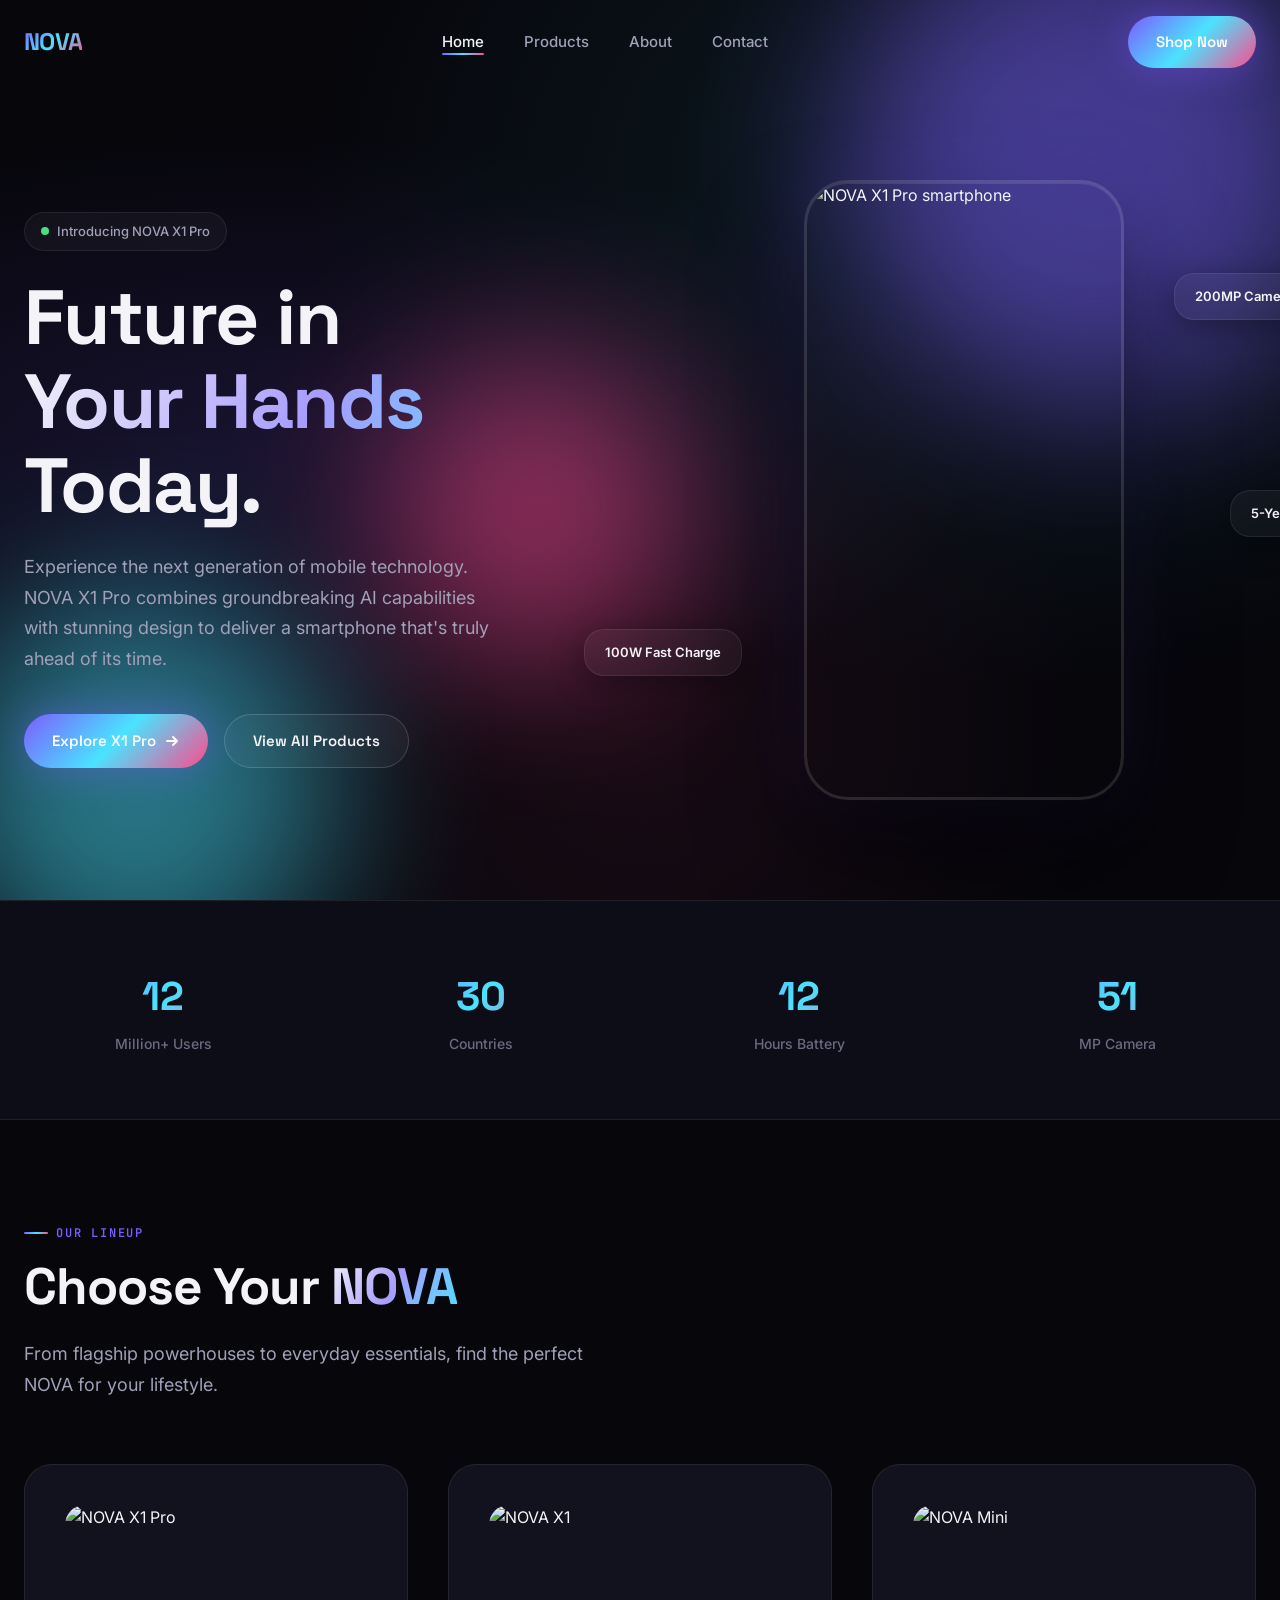
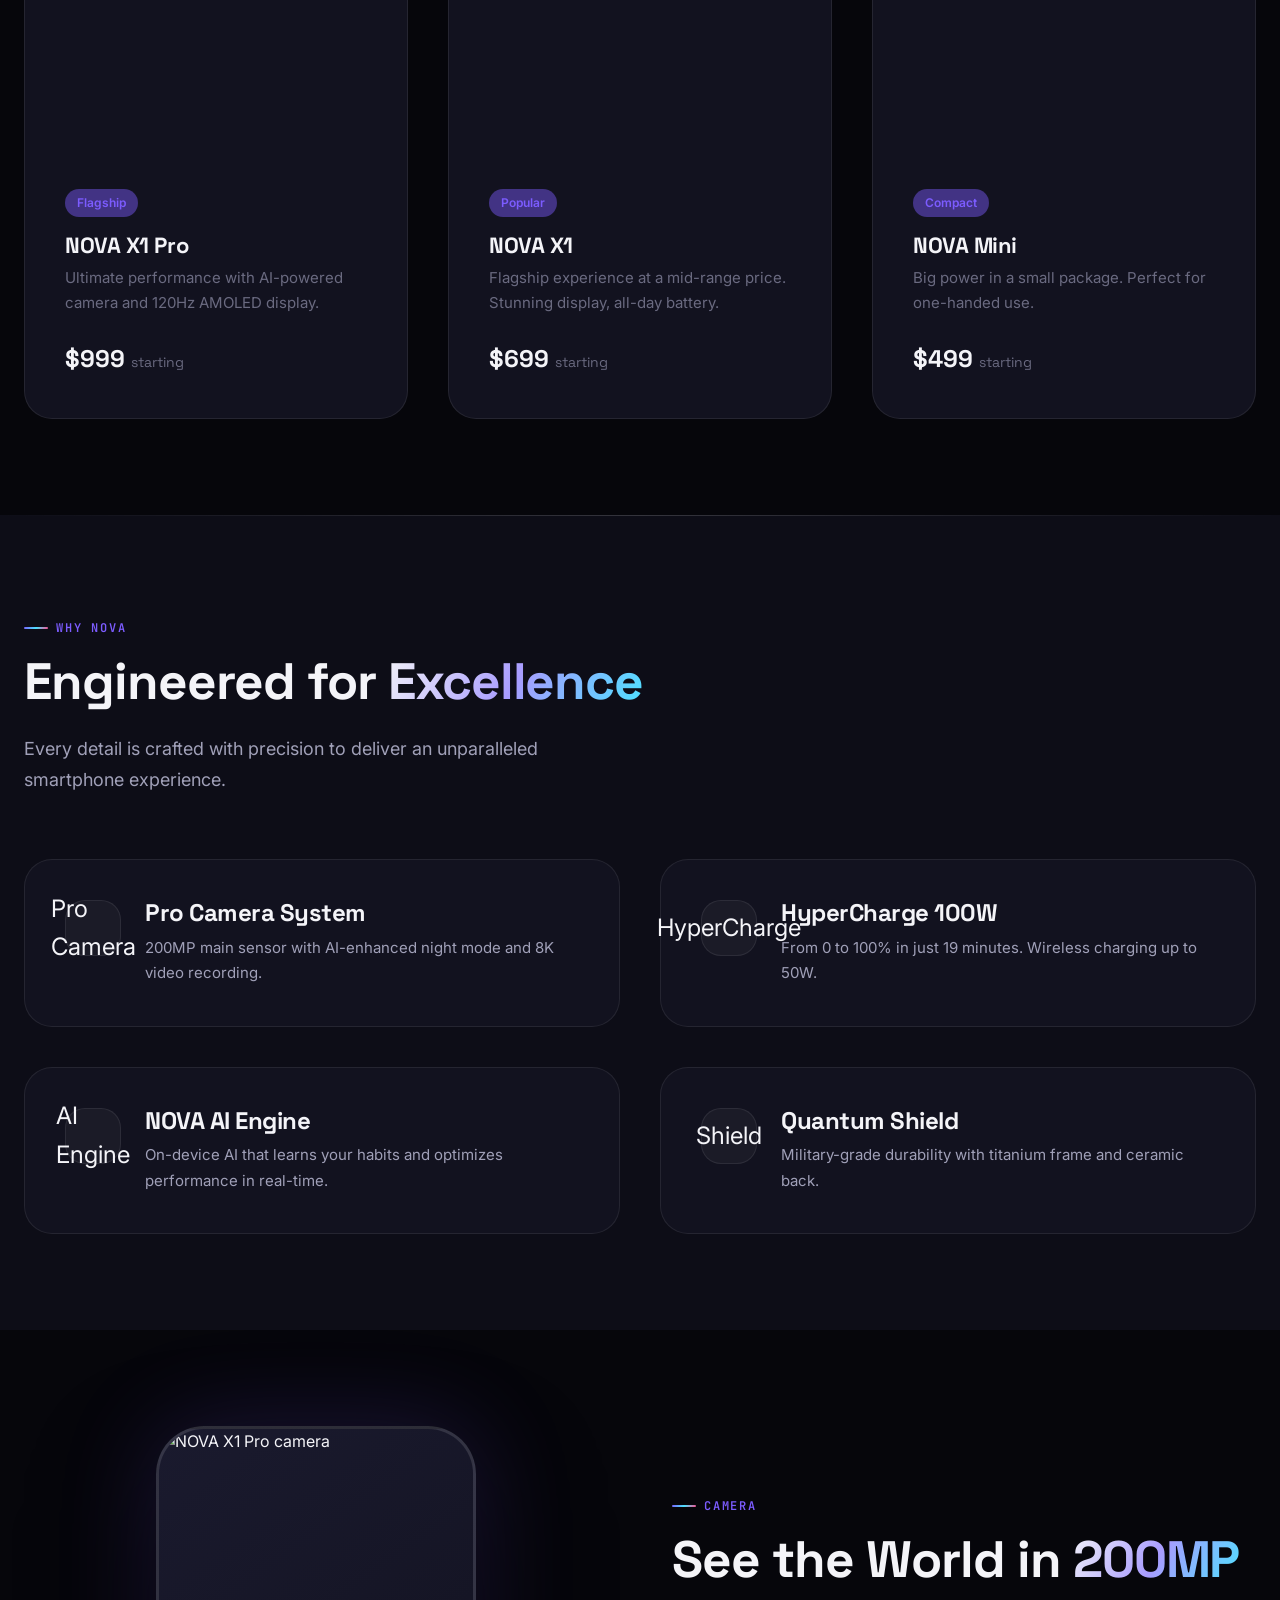
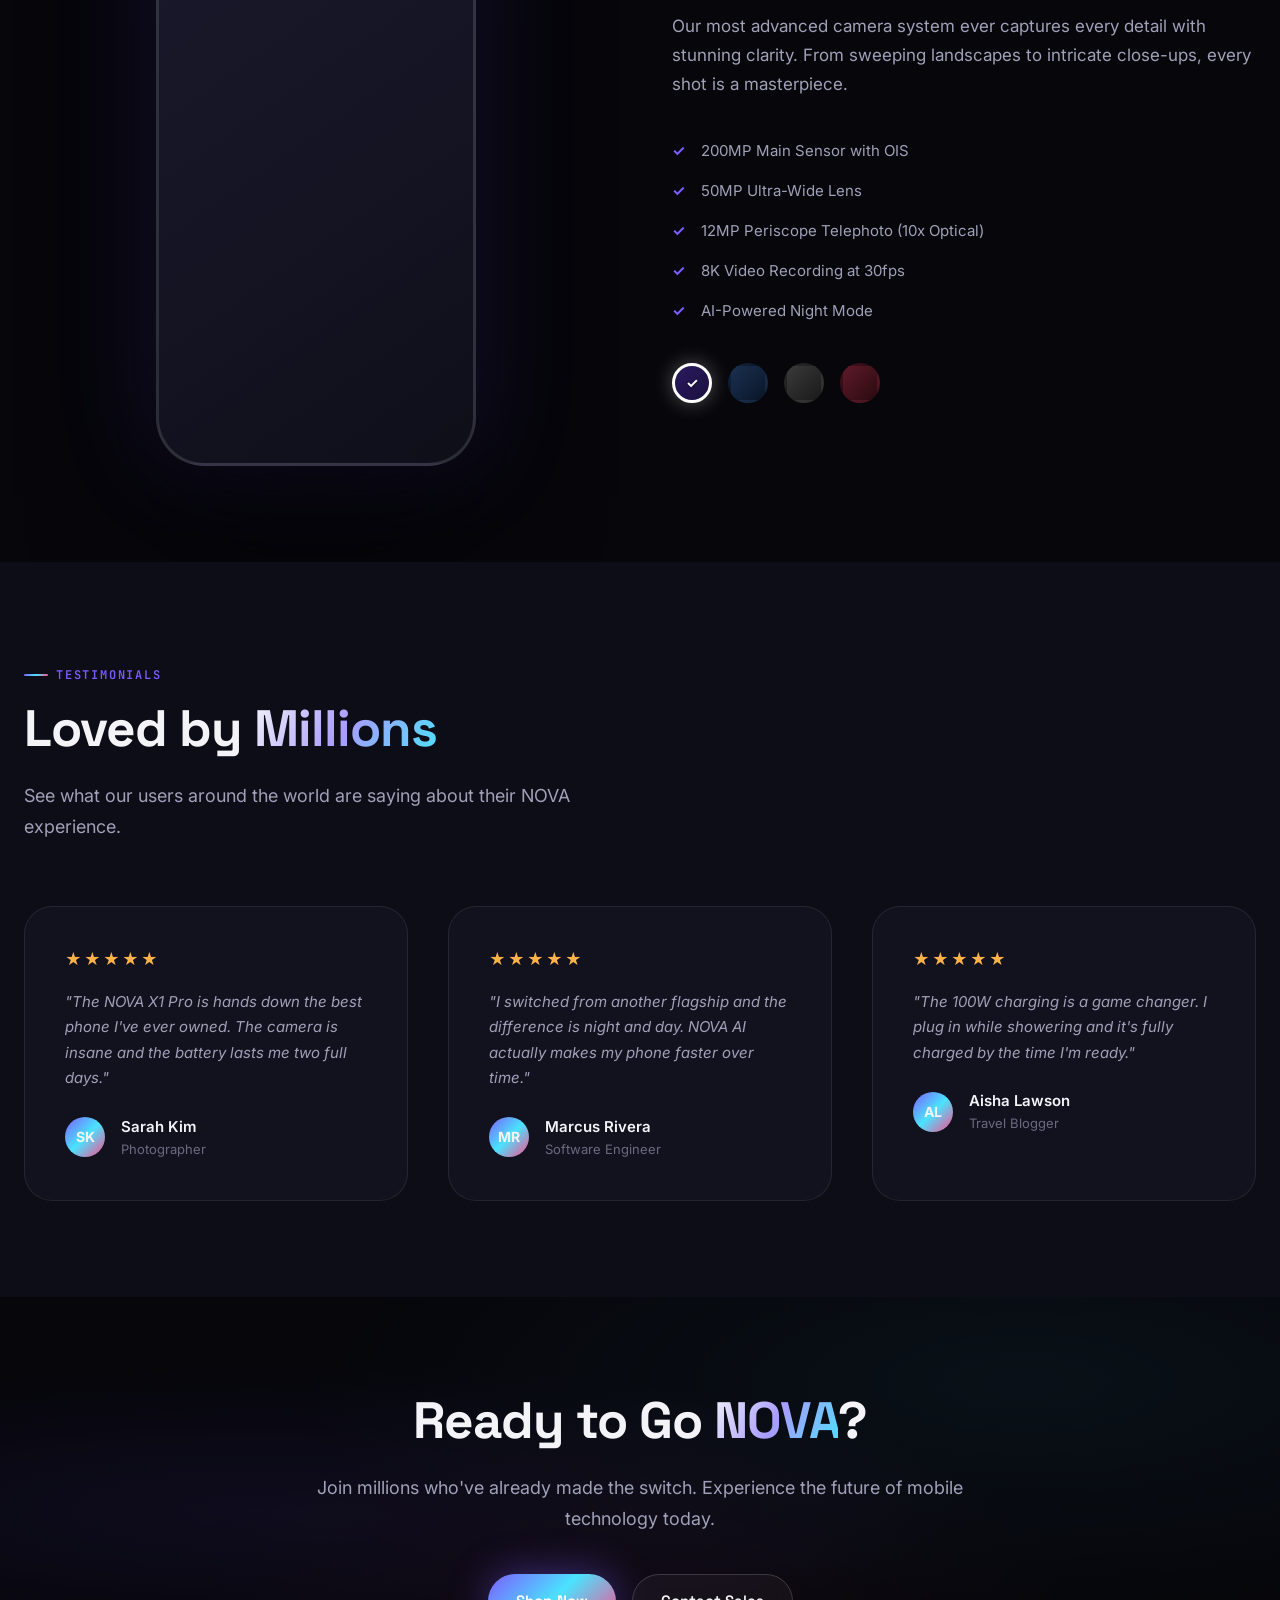
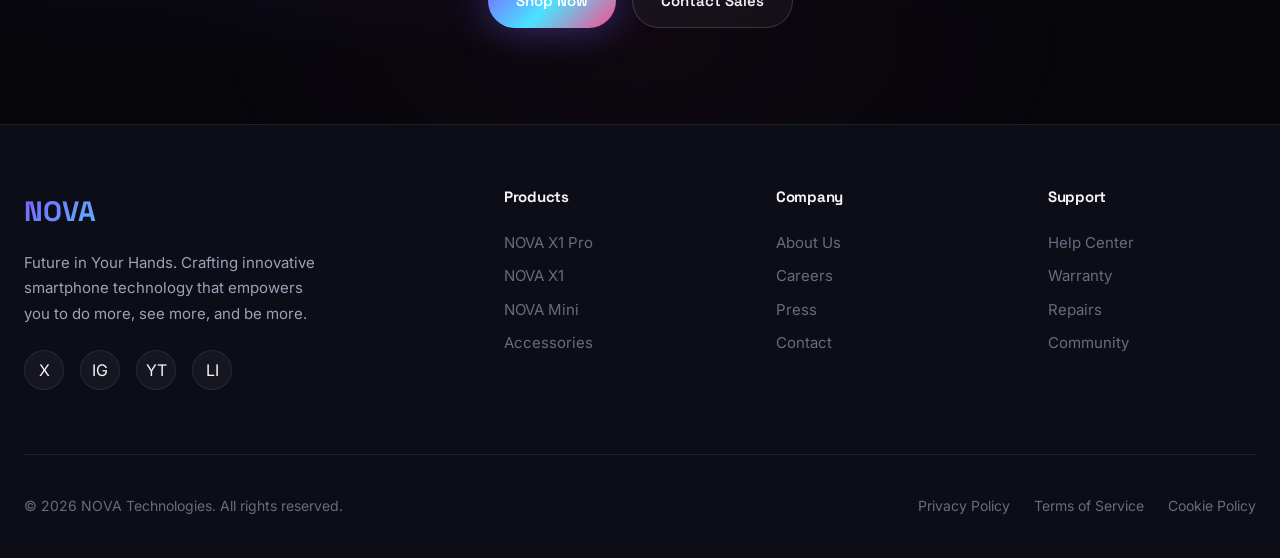
==== commit 3b1a5b54: "Replace CSS mockups with real Unsplash smartphone images across all pages" ====
--- a/index.html
+++ b/index.html
@@ -7,6 +7,7 @@
   <meta name="description" content="NOVA smartphones — Experience the future of mobile technology with cutting-edge design, powerful performance, and innovation that fits in your hand.">
   <link rel="preconnect" href="https://fonts.googleapis.com">
   <link rel="preconnect" href="https://fonts.gstatic.com" crossorigin>
+  <link rel="preconnect" href="https://images.unsplash.com">
   <link href="https://fonts.googleapis.com/css2?family=Space+Grotesk:wght@400;500;600;700&family=Inter:wght@400;500;600;700&family=JetBrains+Mono:wght@400;500;600&display=swap" rel="stylesheet">
   <link rel="stylesheet" href="assets/css/style.css">
 </head>
@@ -67,26 +68,11 @@
 
       <div class="hero-visual">
         <div class="phone-mockup">
-          <div class="phone-screen">
-            <div class="phone-screen-content">
-              <div class="phone-screen-time">9:41</div>
-              <div class="phone-screen-date">Friday, October 9</div>
-              <div class="phone-screen-icons">
-                <div class="phone-icon">📷</div>
-                <div class="phone-icon">🎵</div>
-                <div class="phone-icon">💬</div>
-                <div class="phone-icon">📧</div>
-                <div class="phone-icon">🗺️</div>
-                <div class="phone-icon">📱</div>
-                <div class="phone-icon">⚙️</div>
-                <div class="phone-icon">🎮</div>
-              </div>
-            </div>
-          </div>
-        </div>
-        <div class="float-element float-element-1">🚀 200MP Camera</div>
-        <div class="float-element float-element-2">⚡ 100W Fast Charge</div>
-        <div class="float-element float-element-3">🛡️ 5-Year Warranty</div>
+          <img src="https://images.unsplash.com/photo-1511707171634-5f897ff02aa9?w=640&h=1240&fit=crop&q=80" alt="NOVA X1 Pro smartphone" loading="eager">
+        </div>
+        <div class="float-element float-element-1">200MP Camera</div>
+        <div class="float-element float-element-2">100W Fast Charge</div>
+        <div class="float-element float-element-3">5-Year Warranty</div>
       </div>
     </div>
   </section>
@@ -125,8 +111,8 @@
       <div class="products-grid">
         <div class="product-card tilt-card reveal">
           <div class="product-card-content">
-            <div class="product-card-image" style="background: linear-gradient(135deg, #1a1040, #0d0d1f);">
-              <div class="product-card-image-inner" style="background: linear-gradient(145deg, #2a1a5e, #1a1040);"></div>
+            <div class="product-card-image">
+              <img src="https://images.unsplash.com/photo-1592750475338-74b7b21085ab?w=600&h=520&fit=crop&q=80" alt="NOVA X1 Pro" loading="lazy">
             </div>
             <span class="product-card-tag">Flagship</span>
             <h3 class="product-card-name">NOVA X1 Pro</h3>
@@ -137,8 +123,8 @@
 
         <div class="product-card tilt-card reveal reveal-delay-1">
           <div class="product-card-content">
-            <div class="product-card-image" style="background: linear-gradient(135deg, #0a1628, #0d0d1f);">
-              <div class="product-card-image-inner" style="background: linear-gradient(145deg, #1a3050, #0a1628);"></div>
+            <div class="product-card-image">
+              <img src="https://images.unsplash.com/photo-1512499617640-c74ae3a79d37?w=600&h=520&fit=crop&q=80" alt="NOVA X1" loading="lazy">
             </div>
             <span class="product-card-tag">Popular</span>
             <h3 class="product-card-name">NOVA X1</h3>
@@ -149,8 +135,8 @@
 
         <div class="product-card tilt-card reveal reveal-delay-2">
           <div class="product-card-content">
-            <div class="product-card-image" style="background: linear-gradient(135deg, #1a0a28, #0d0d1f);">
-              <div class="product-card-image-inner" style="background: linear-gradient(145deg, #3a1a5e, #1a0a28);"></div>
+            <div class="product-card-image">
+              <img src="https://images.unsplash.com/photo-1601784551446-20c9e07cdbdb?w=600&h=520&fit=crop&q=80" alt="NOVA Mini" loading="lazy">
             </div>
             <span class="product-card-tag">Compact</span>
             <h3 class="product-card-name">NOVA Mini</h3>
@@ -171,28 +157,28 @@
 
       <div class="features-grid">
         <div class="feature-card reveal">
-          <div class="feature-icon">📸</div>
+          <div class="feature-icon">Pro Camera</div>
           <div>
             <h4>Pro Camera System</h4>
             <p>200MP main sensor with AI-enhanced night mode and 8K video recording.</p>
           </div>
         </div>
         <div class="feature-card reveal reveal-delay-1">
-          <div class="feature-icon">⚡</div>
+          <div class="feature-icon">HyperCharge</div>
           <div>
             <h4>HyperCharge 100W</h4>
             <p>From 0 to 100% in just 19 minutes. Wireless charging up to 50W.</p>
           </div>
         </div>
         <div class="feature-card reveal reveal-delay-2">
-          <div class="feature-icon">🧠</div>
+          <div class="feature-icon">AI Engine</div>
           <div>
             <h4>NOVA AI Engine</h4>
             <p>On-device AI that learns your habits and optimizes performance in real-time.</p>
           </div>
         </div>
         <div class="feature-card reveal reveal-delay-3">
-          <div class="feature-icon">🛡️</div>
+          <div class="feature-icon">Shield</div>
           <div>
             <h4>Quantum Shield</h4>
             <p>Military-grade durability with titanium frame and ceramic back.</p>
@@ -208,17 +194,7 @@
       <div class="showcase-wrapper">
         <div class="showcase-visual reveal">
           <div class="showcase-phone">
-            <div class="showcase-phone-screen">
-              <div class="showcase-camera-feed">
-                <div class="showcase-camera-icon">📷</div>
-              </div>
-              <div class="showcase-controls">
-                <div class="showcase-control-btn">⚡</div>
-                <div class="showcase-control-btn active">📷</div>
-                <div class="showcase-control-btn">🎥</div>
-                <div class="showcase-control-btn">🌙</div>
-              </div>
-            </div>
+            <img src="https://images.unsplash.com/photo-1574944985070-8f3ebc6b79d2?w=640&h=1280&fit=crop&q=80" alt="NOVA X1 Pro camera" loading="lazy">
           </div>
         </div>
         <div class="showcase-content">
@@ -310,10 +286,10 @@
           <div class="footer-logo">NOVA</div>
           <p>Future in Your Hands. Crafting innovative smartphone technology that empowers you to do more, see more, and be more.</p>
           <div class="footer-social">
-            <a href="#" class="footer-social-link" aria-label="Twitter">𝕏</a>
-            <a href="#" class="footer-social-link" aria-label="Instagram">📷</a>
-            <a href="#" class="footer-social-link" aria-label="YouTube">▶</a>
-            <a href="#" class="footer-social-link" aria-label="LinkedIn">in</a>
+            <a href="#" class="footer-social-link" aria-label="Twitter">X</a>
+            <a href="#" class="footer-social-link" aria-label="Instagram">IG</a>
+            <a href="#" class="footer-social-link" aria-label="YouTube">YT</a>
+            <a href="#" class="footer-social-link" aria-label="LinkedIn">LI</a>
           </div>
         </div>
         <div class="footer-column">
--- a/assets/css/style.css
+++ b/assets/css/style.css
@@ -61,7 +61,7 @@
   --shadow-inset: inset 0 1px 0 rgba(255, 255, 255, 0.06);
 
   /* Transitions */
---ease-out-expo: cubic-bezier(0.16, 1, 0.3, 1);
+  --ease-out-expo: cubic-bezier(0.16, 1, 0.3, 1);
   --ease-out-back: cubic-bezier(0.34, 1.56, 0.64, 1);
   --duration-fast: 0.2s;
   --duration-normal: 0.4s;
@@ -471,92 +471,30 @@
   animation: fadeIn 1s var(--ease-out-expo) 0.5s both;
 }
 
-/* Phone Mockup */
+/* Phone Mockup with Real Image */
 .phone-mockup {
   position: relative;
-  width: 280px;
-  height: 560px;
-  background: linear-gradient(145deg, #1a1a2e, #0f0f1a);
-  border-radius: 40px;
-  border: 2px solid rgba(255, 255, 255, 0.1);
+  width: 320px;
+  height: 620px;
+  border-radius: 44px;
+  overflow: hidden;
   box-shadow:
     0 50px 100px rgba(0, 0, 0, 0.6),
     0 0 80px rgba(124, 92, 255, 0.15),
     inset 0 1px 0 rgba(255, 255, 255, 0.1);
-  overflow: hidden;
   animation: phoneFloat 6s ease-in-out infinite;
-}
-
-.phone-mockup::before {
-  content: '';
-  position: absolute;
-  top: 12px;
-  left: 50%;
-  transform: translateX(-50%);
-  width: 100px;
-  height: 28px;
-  background: #000;
-  border-radius: var(--radius-full);
-  z-index: 2;
-}
-
-.phone-screen {
-  position: absolute;
-  inset: 8px;
-  border-radius: 32px;
-  background: linear-gradient(180deg, #1a1040 0%, #0d0d1f 100%);
-  overflow: hidden;
-  display: flex;
-  flex-direction: column;
-  align-items: center;
-  justify-content: center;
-  gap: var(--space-md);
-}
-
-.phone-screen-content {
-  text-align: center;
-  padding: var(--space-md);
-}
-
-.phone-screen-time {
-  font-family: var(--font-display);
-  font-size: 3.5rem;
-  font-weight: 700;
-  background: var(--gradient-hero);
-  -webkit-background-clip: text;
-  -webkit-text-fill-color: transparent;
-  background-clip: text;
-}
-
-.phone-screen-date {
-  font-size: 0.875rem;
-  color: var(--color-text-muted);
-  margin-top: var(--space-xs);
-}
-
-.phone-screen-icons {
-  display: grid;
-  grid-template-columns: repeat(4, 1fr);
-  gap: var(--space-sm);
-  margin-top: var(--space-lg);
-}
-
-.phone-icon {
-  width: 44px;
-  height: 44px;
-  border-radius: 12px;
-  display: flex;
-  align-items: center;
-  justify-content: center;
-  font-size: 1.25rem;
-  background: var(--color-surface-glass);
-  border: 1px solid var(--color-border);
-  transition: all var(--duration-fast);
-}
-
-.phone-icon:hover {
-  transform: scale(1.1);
-  border-color: var(--color-accent);
+  border: 3px solid rgba(255, 255, 255, 0.12);
+}
+
+.phone-mockup img {
+  width: 100%;
+  height: 100%;
+  object-fit: cover;
+  transition: transform 0.6s var(--ease-out-expo);
+}
+
+.phone-mockup:hover img {
+  transform: scale(1.05);
 }
 
 /* Floating Elements Around Phone */
@@ -574,6 +512,7 @@
   gap: 0.5rem;
   box-shadow: var(--shadow-md);
   animation: floatElement 4s ease-in-out infinite;
+  z-index: 2;
 }
 
 .float-element-1 {
@@ -683,37 +622,22 @@
 
 .product-card-image {
   width: 100%;
-  height: 240px;
+  height: 260px;
   border-radius: var(--radius-md);
   margin-bottom: var(--space-md);
-  display: flex;
-  align-items: center;
-  justify-content: center;
-  font-size: 4rem;
-  position: relative;
   overflow: hidden;
-}
-
-.product-card-image-inner {
-  width: 120px;
-  height: 240px;
-  border-radius: 24px;
-  border: 2px solid rgba(255, 255, 255, 0.15);
-  box-shadow: 0 20px 40px rgba(0, 0, 0, 0.4);
-  position: relative;
-  overflow: hidden;
-  transition: transform var(--duration-normal) var(--ease-out-expo);
-}
-
-.product-card:hover .product-card-image-inner {
-  transform: scale(1.05) rotate(-2deg);
-}
-
-.product-card-image-inner::after {
-  content: '';
-  position: absolute;
-  inset: 0;
-  background: linear-gradient(135deg, rgba(255,255,255,0.15) 0%, transparent 50%);
+  position: relative;
+}
+
+.product-card-image img {
+  width: 100%;
+  height: 100%;
+  object-fit: cover;
+  transition: transform 0.6s var(--ease-out-expo);
+}
+
+.product-card:hover .product-card-image img {
+  transform: scale(1.08);
 }
 
 .product-card-tag {
@@ -832,10 +756,10 @@
 }
 
 .showcase-phone {
-  width: 300px;
-  height: 600px;
-  border-radius: 44px;
-  border: 3px solid rgba(255, 255, 255, 0.1);
+  width: 320px;
+  height: 640px;
+  border-radius: 48px;
+  border: 3px solid rgba(255, 255, 255, 0.12);
   background: linear-gradient(145deg, #1a1a2e, #0f0f1a);
   box-shadow: 0 60px 120px rgba(0, 0, 0, 0.6), 0 0 100px rgba(124, 92, 255, 0.2);
   position: relative;
@@ -843,69 +767,10 @@
   animation: phoneFloat 8s ease-in-out infinite;
 }
 
-.showcase-phone-screen {
-  position: absolute;
-  inset: 10px;
-  border-radius: 34px;
-  overflow: hidden;
-  display: flex;
-  flex-direction: column;
-}
-
-.showcase-camera-feed {
-  flex: 1;
-  background: linear-gradient(180deg, #1a1040, #0d0d1f);
-  display: flex;
-  align-items: center;
-  justify-content: center;
-  position: relative;
-}
-
-.showcase-camera-feed::after {
-  content: '';
-  position: absolute;
-  inset: 0;
-  background:
-    radial-gradient(circle at 30% 40%, rgba(124, 92, 255, 0.3) 0%, transparent 40%),
-    radial-gradient(circle at 70% 60%, rgba(74, 227, 255, 0.2) 0%, transparent 40%);
-}
-
-.showcase-camera-icon {
-  font-size: 4rem;
-  z-index: 1;
-}
-
-.showcase-controls {
-  padding: var(--space-md);
-  display: flex;
-  justify-content: center;
-  gap: var(--space-md);
-  background: rgba(0, 0, 0, 0.5);
-  backdrop-filter: blur(10px);
-}
-
-.showcase-control-btn {
-  width: 48px;
-  height: 48px;
-  border-radius: 50%;
-  border: 2px solid rgba(255, 255, 255, 0.2);
-  background: var(--color-surface-glass);
-  display: flex;
-  align-items: center;
-  justify-content: center;
-  font-size: 1.25rem;
-  cursor: pointer;
-  transition: all var(--duration-fast);
-}
-
-.showcase-control-btn:hover {
-  border-color: var(--color-accent);
-  background: var(--color-accent-glow);
-}
-
-.showcase-control-btn.active {
-  background: var(--gradient-hero);
-  border-color: transparent;
+.showcase-phone img {
+  width: 100%;
+  height: 100%;
+  object-fit: cover;
 }
 
 .showcase-content h2 {
@@ -1248,10 +1113,10 @@
 }
 
 .product-detail-phone {
-  width: 320px;
-  height: 640px;
-  border-radius: 48px;
-  border: 3px solid rgba(255, 255, 255, 0.1);
+  width: 340px;
+  height: 680px;
+  border-radius: 52px;
+  border: 3px solid rgba(255, 255, 255, 0.12);
   background: linear-gradient(145deg, #1a1a2e, #0f0f1a);
   box-shadow: 0 80px 160px rgba(0, 0, 0, 0.6), 0 0 120px rgba(124, 92, 255, 0.2);
   position: relative;
@@ -1259,17 +1124,10 @@
   animation: phoneFloat 8s ease-in-out infinite;
 }
 
-.product-detail-screen {
-  position: absolute;
-  inset: 12px;
-  border-radius: 36px;
-  overflow: hidden;
-  background: linear-gradient(180deg, #1a1040 0%, #0d0d1f 100%);
-  display: flex;
-  flex-direction: column;
-  align-items: center;
-  justify-content: center;
-  gap: var(--space-md);
+.product-detail-phone img {
+  width: 100%;
+  height: 100%;
+  object-fit: cover;
 }
 
 .product-detail-info h1 {
@@ -1387,23 +1245,16 @@
 
 .about-image-placeholder {
   width: 100%;
-  height: 400px;
+  height: 420px;
   border-radius: var(--radius-lg);
-  background: var(--gradient-mesh);
-  border: 1px solid var(--color-border);
-  display: flex;
-  align-items: center;
-  justify-content: center;
-  font-size: 5rem;
-  position: relative;
   overflow: hidden;
-}
-
-.about-image-placeholder::after {
-  content: '';
-  position: absolute;
-  inset: 0;
-  background: linear-gradient(135deg, rgba(124, 92, 255, 0.2), transparent);
+  position: relative;
+}
+
+.about-image-placeholder img {
+  width: 100%;
+  height: 100%;
+  object-fit: cover;
 }
 
 .about-content h2 {
@@ -1652,8 +1503,8 @@
   }
 
   .phone-mockup {
-    width: 220px;
-    height: 440px;
+    width: 240px;
+    height: 480px;
   }
 
   .products-grid {
@@ -1749,38 +1600,11 @@
   .product-specs {
     grid-template-columns: 1fr;
   }
-}
-
-/* ---------- Toast Notifications ---------- */
-.toast {
-  position: fixed;
-  bottom: 2rem;
-  right: 2rem;
-  padding: 1rem 1.5rem;
-  background: var(--color-surface);
-  border: 1px solid var(--color-border-strong);
-  border-radius: var(--radius-md);
-  color: var(--color-text-primary);
-  font-size: 0.9375rem;
-  font-weight: 500;
-  box-shadow: var(--shadow-lg);
-  z-index: 9999;
-  transform: translateY(100px);
-  opacity: 0;
-  transition: all 0.4s var(--ease-out-expo);
-}
-
-.toast.show {
-  transform: translateY(0);
-  opacity: 1;
-}
-
-.toast-success {
-  border-color: #4ade80;
-}
-
-.toast-error {
-  border-color: #ef4444;
+
+  .showcase-phone {
+    width: 260px;
+    height: 520px;
+  }
 }
 
 /* ---------- Reduced Motion ---------- */
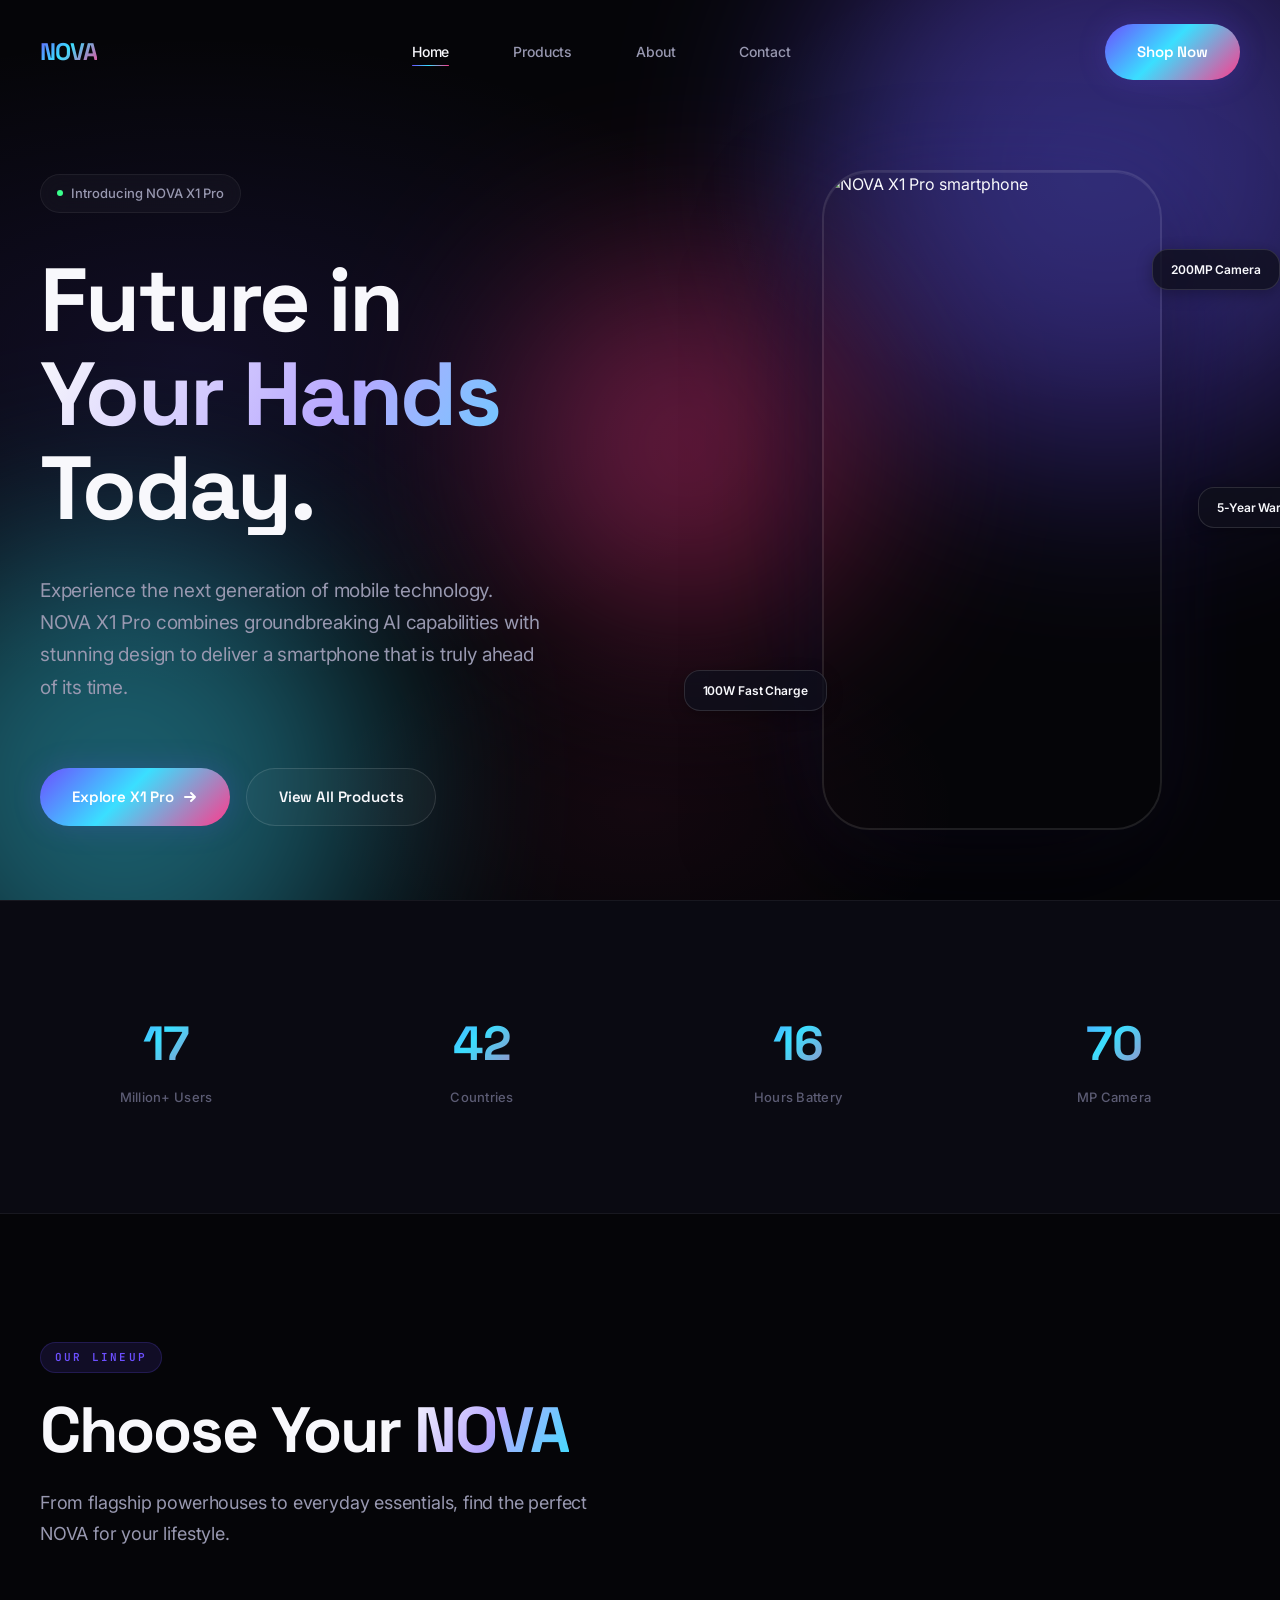
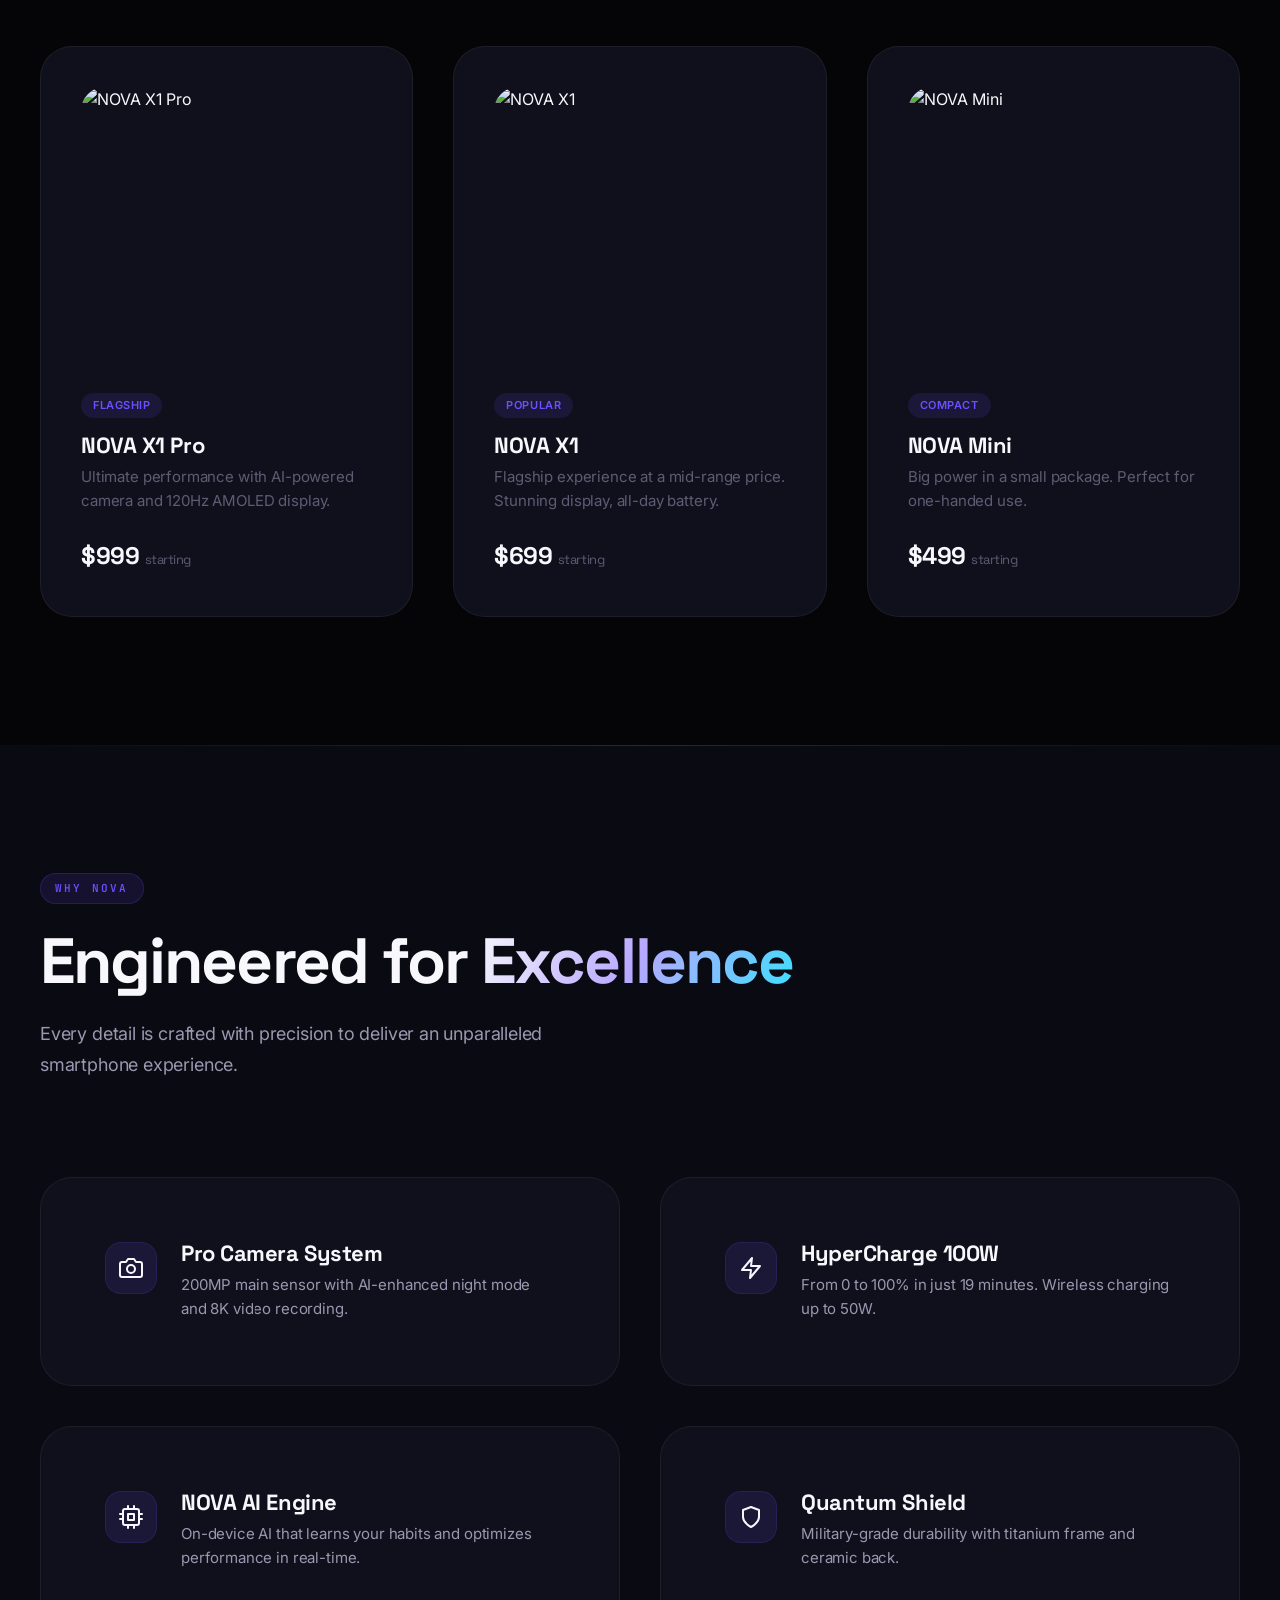
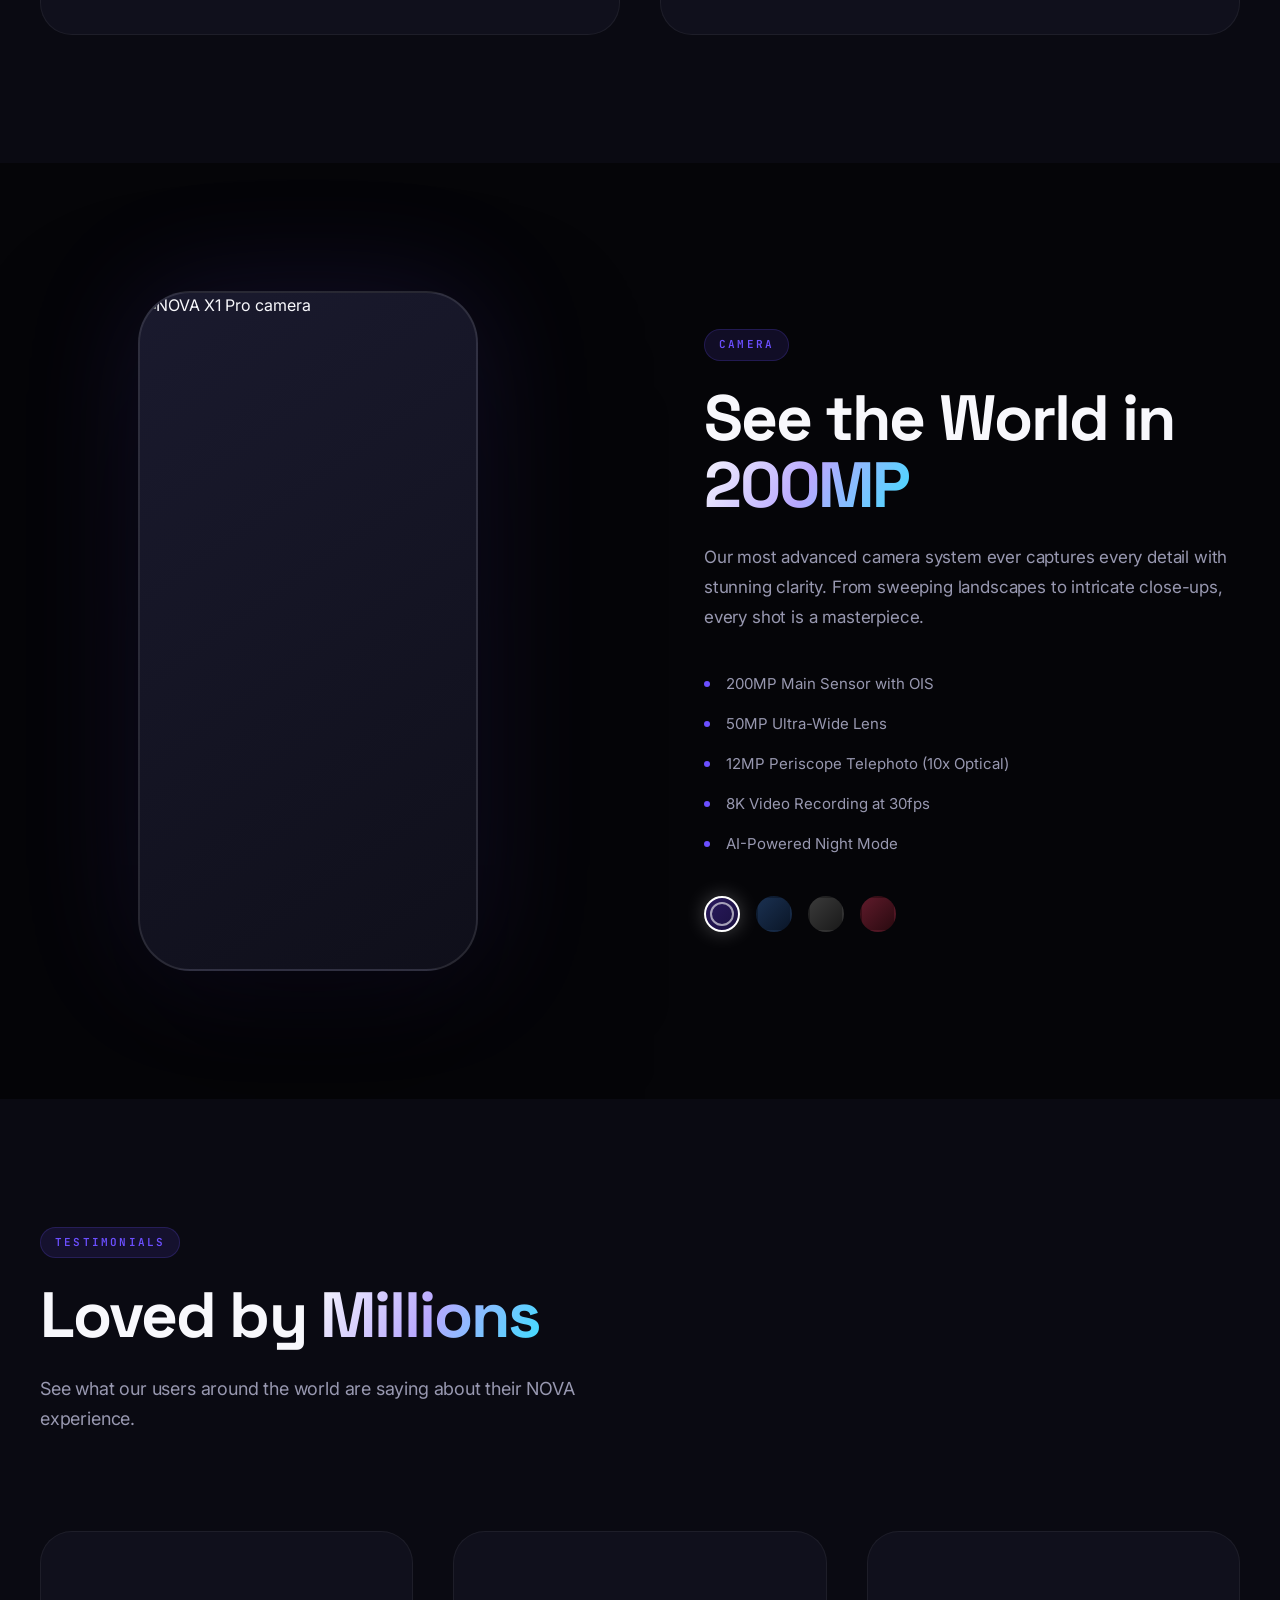
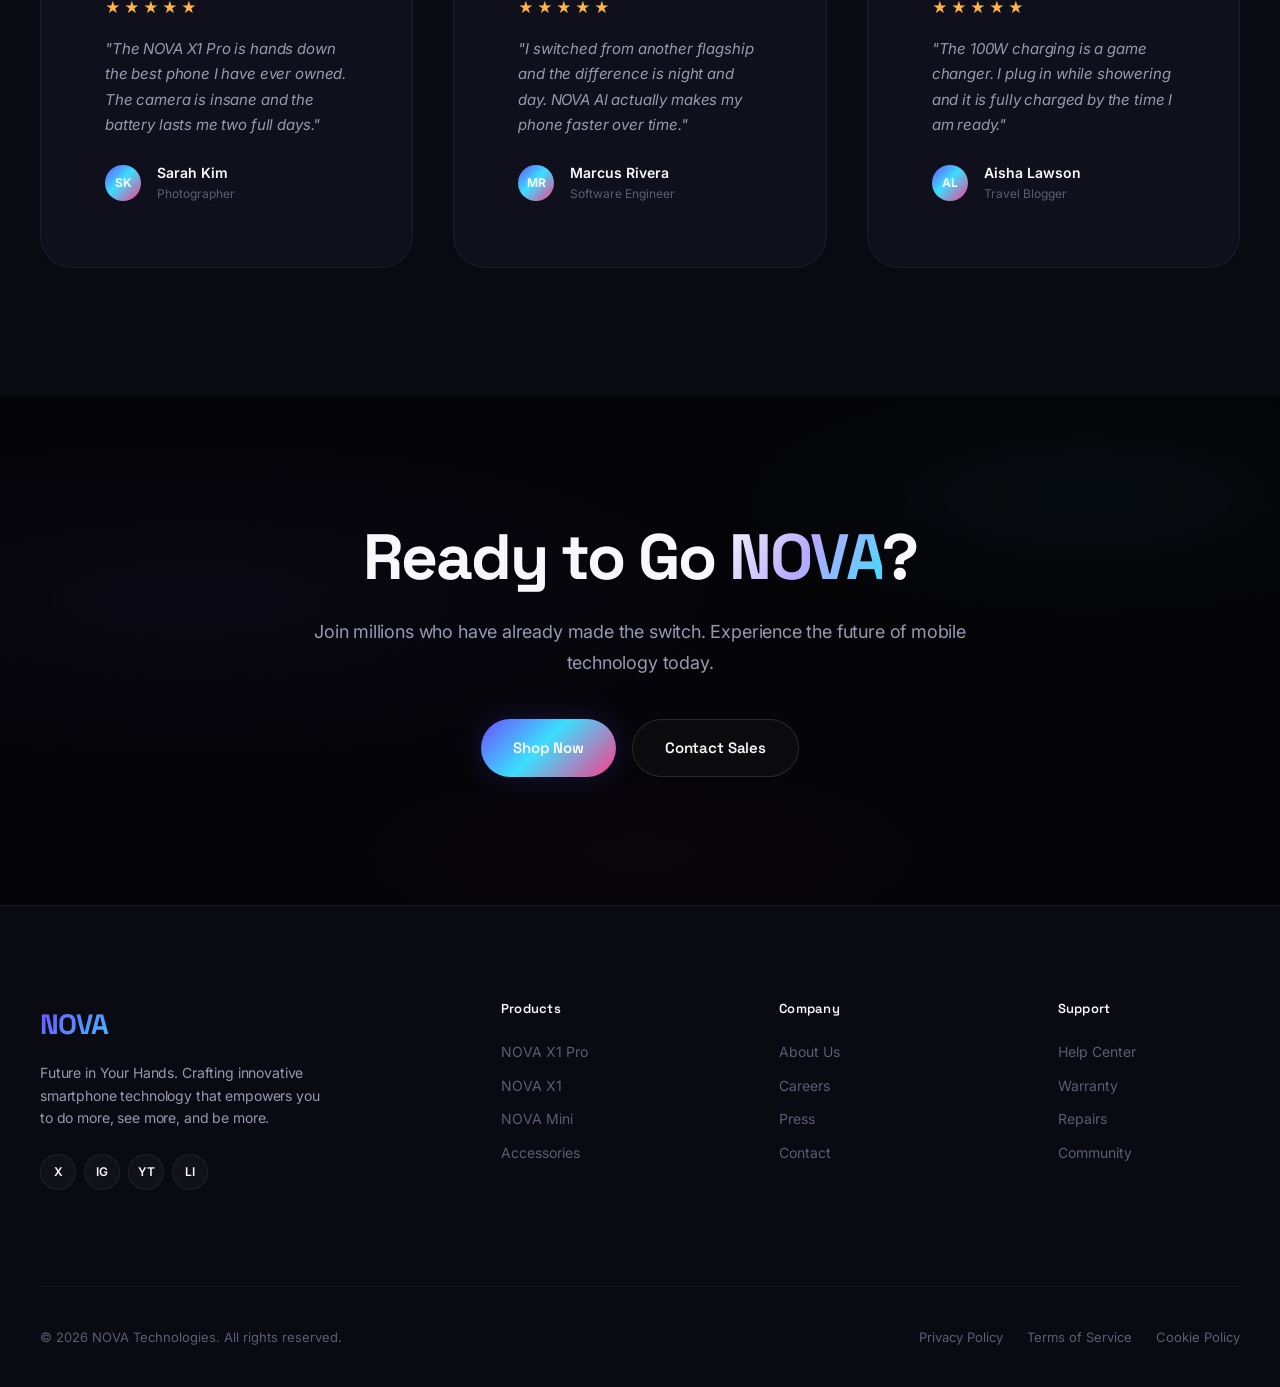
==== commit e6942518: "Redesign: enterprise-grade aesthetic with refined typography, sophisticated animations, SVG icons, a" ====
--- a/index.html
+++ b/index.html
@@ -55,7 +55,7 @@
         <p class="hero-description">
           Experience the next generation of mobile technology. NOVA X1 Pro combines
           groundbreaking AI capabilities with stunning design to deliver a smartphone
-          that's truly ahead of its time.
+          that is truly ahead of its time.
         </p>
         <div class="hero-cta">
           <a href="product-detail.html" class="btn btn-primary">
@@ -68,7 +68,7 @@
 
       <div class="hero-visual">
         <div class="phone-mockup">
-          <img src="https://images.unsplash.com/photo-1511707171634-5f897ff02aa9?w=640&h=1240&fit=crop&q=80" alt="NOVA X1 Pro smartphone" loading="eager">
+          <img src="https://images.unsplash.com/photo-1511707171634-5f897ff02aa9?w=680&h=1320&fit=crop&q=80" alt="NOVA X1 Pro smartphone" loading="eager">
         </div>
         <div class="float-element float-element-1">200MP Camera</div>
         <div class="float-element float-element-2">100W Fast Charge</div>
@@ -112,7 +112,7 @@
         <div class="product-card tilt-card reveal">
           <div class="product-card-content">
             <div class="product-card-image">
-              <img src="https://images.unsplash.com/photo-1592750475338-74b7b21085ab?w=600&h=520&fit=crop&q=80" alt="NOVA X1 Pro" loading="lazy">
+              <img src="https://images.unsplash.com/photo-1592750475338-74b7b21085ab?w=600&h=560&fit=crop&q=80" alt="NOVA X1 Pro" loading="lazy">
             </div>
             <span class="product-card-tag">Flagship</span>
             <h3 class="product-card-name">NOVA X1 Pro</h3>
@@ -124,7 +124,7 @@
         <div class="product-card tilt-card reveal reveal-delay-1">
           <div class="product-card-content">
             <div class="product-card-image">
-              <img src="https://images.unsplash.com/photo-1512499617640-c74ae3a79d37?w=600&h=520&fit=crop&q=80" alt="NOVA X1" loading="lazy">
+              <img src="https://images.unsplash.com/photo-1512499617640-c74ae3a79d37?w=600&h=560&fit=crop&q=80" alt="NOVA X1" loading="lazy">
             </div>
             <span class="product-card-tag">Popular</span>
             <h3 class="product-card-name">NOVA X1</h3>
@@ -136,7 +136,7 @@
         <div class="product-card tilt-card reveal reveal-delay-2">
           <div class="product-card-content">
             <div class="product-card-image">
-              <img src="https://images.unsplash.com/photo-1601784551446-20c9e07cdbdb?w=600&h=520&fit=crop&q=80" alt="NOVA Mini" loading="lazy">
+              <img src="https://images.unsplash.com/photo-1601784551446-20c9e07cdbdb?w=600&h=560&fit=crop&q=80" alt="NOVA Mini" loading="lazy">
             </div>
             <span class="product-card-tag">Compact</span>
             <h3 class="product-card-name">NOVA Mini</h3>
@@ -157,28 +157,36 @@
 
       <div class="features-grid">
         <div class="feature-card reveal">
-          <div class="feature-icon">Pro Camera</div>
+          <div class="feature-icon">
+            <svg width="24" height="24" viewBox="0 0 24 24" fill="none" stroke="currentColor" stroke-width="2" stroke-linecap="round" stroke-linejoin="round"><path d="M23 19a2 2 0 0 1-2 2H3a2 2 0 0 1-2-2V8a2 2 0 0 1 2-2h4l2-3h6l2 3h4a2 2 0 0 1 2 2z"/><circle cx="12" cy="13" r="4"/></svg>
+          </div>
           <div>
             <h4>Pro Camera System</h4>
             <p>200MP main sensor with AI-enhanced night mode and 8K video recording.</p>
           </div>
         </div>
         <div class="feature-card reveal reveal-delay-1">
-          <div class="feature-icon">HyperCharge</div>
+          <div class="feature-icon">
+            <svg width="24" height="24" viewBox="0 0 24 24" fill="none" stroke="currentColor" stroke-width="2" stroke-linecap="round" stroke-linejoin="round"><polygon points="13 2 3 14 12 14 11 22 21 10 12 10 13 2"/></svg>
+          </div>
           <div>
             <h4>HyperCharge 100W</h4>
             <p>From 0 to 100% in just 19 minutes. Wireless charging up to 50W.</p>
           </div>
         </div>
         <div class="feature-card reveal reveal-delay-2">
-          <div class="feature-icon">AI Engine</div>
+          <div class="feature-icon">
+            <svg width="24" height="24" viewBox="0 0 24 24" fill="none" stroke="currentColor" stroke-width="2" stroke-linecap="round" stroke-linejoin="round"><rect x="4" y="4" width="16" height="16" rx="2" ry="2"/><rect x="9" y="9" width="6" height="6"/><line x1="9" y1="1" x2="9" y2="4"/><line x1="15" y1="1" x2="15" y2="4"/><line x1="9" y1="20" x2="9" y2="23"/><line x1="15" y1="20" x2="15" y2="23"/><line x1="20" y1="9" x2="23" y2="9"/><line x1="20" y1="14" x2="23" y2="14"/><line x1="1" y1="9" x2="4" y2="9"/><line x1="1" y1="14" x2="4" y2="14"/></svg>
+          </div>
           <div>
             <h4>NOVA AI Engine</h4>
             <p>On-device AI that learns your habits and optimizes performance in real-time.</p>
           </div>
         </div>
         <div class="feature-card reveal reveal-delay-3">
-          <div class="feature-icon">Shield</div>
+          <div class="feature-icon">
+            <svg width="24" height="24" viewBox="0 0 24 24" fill="none" stroke="currentColor" stroke-width="2" stroke-linecap="round" stroke-linejoin="round"><path d="M12 22s8-4 8-10V5l-8-3-8 3v7c0 6 8 10 8 10z"/></svg>
+          </div>
           <div>
             <h4>Quantum Shield</h4>
             <p>Military-grade durability with titanium frame and ceramic back.</p>
@@ -194,7 +202,7 @@
       <div class="showcase-wrapper">
         <div class="showcase-visual reveal">
           <div class="showcase-phone">
-            <img src="https://images.unsplash.com/photo-1574944985070-8f3ebc6b79d2?w=640&h=1280&fit=crop&q=80" alt="NOVA X1 Pro camera" loading="lazy">
+            <img src="https://images.unsplash.com/photo-1574944985070-8f3ebc6b79d2?w=680&h=1360&fit=crop&q=80" alt="NOVA X1 Pro camera" loading="lazy">
           </div>
         </div>
         <div class="showcase-content">
@@ -229,7 +237,7 @@
       <div class="testimonials-grid">
         <div class="testimonial-card reveal">
           <div class="testimonial-stars">★★★★★</div>
-          <p class="testimonial-text">"The NOVA X1 Pro is hands down the best phone I've ever owned. The camera is insane and the battery lasts me two full days."</p>
+          <p class="testimonial-text">"The NOVA X1 Pro is hands down the best phone I have ever owned. The camera is insane and the battery lasts me two full days."</p>
           <div class="testimonial-author">
             <div class="testimonial-avatar">SK</div>
             <div class="testimonial-author-info">
@@ -251,7 +259,7 @@
         </div>
         <div class="testimonial-card reveal reveal-delay-2">
           <div class="testimonial-stars">★★★★★</div>
-          <p class="testimonial-text">"The 100W charging is a game changer. I plug in while showering and it's fully charged by the time I'm ready."</p>
+          <p class="testimonial-text">"The 100W charging is a game changer. I plug in while showering and it is fully charged by the time I am ready."</p>
           <div class="testimonial-author">
             <div class="testimonial-avatar">AL</div>
             <div class="testimonial-author-info">
@@ -269,7 +277,7 @@
     <div class="container">
       <div class="cta-content">
         <h2 class="reveal">Ready to Go <span class="text-gradient">NOVA</span>?</h2>
-        <p class="reveal reveal-delay-1">Join millions who've already made the switch. Experience the future of mobile technology today.</p>
+        <p class="reveal reveal-delay-1">Join millions who have already made the switch. Experience the future of mobile technology today.</p>
         <div class="cta-buttons reveal reveal-delay-2">
           <a href="products.html" class="btn btn-primary">Shop Now</a>
           <a href="contact.html" class="btn btn-secondary">Contact Sales</a>
--- a/assets/css/style.css
+++ b/assets/css/style.css
@@ -1,36 +1,41 @@
 /* ============================================
    NOVA — Smartphone Brand Website
-   Shared Stylesheet
+   Enterprise Design System v2.0
    ============================================ */
 
 /* ---------- Design Tokens ---------- */
 :root {
   /* Colors */
-  --color-bg: #06060b;
-  --color-bg-elevated: #0d0d17;
-  --color-surface: #12121f;
-  --color-surface-glass: rgba(255, 255, 255, 0.04);
-  --color-border: rgba(255, 255, 255, 0.08);
-  --color-border-strong: rgba(255, 255, 255, 0.16);
-
-  --color-text-primary: #f4f4f8;
-  --color-text-secondary: #a0a0b8;
-  --color-text-muted: #6a6a80;
-
-  --color-accent: #7c5cff;
-  --color-accent-glow: rgba(124, 92, 255, 0.45);
-  --color-accent-warm: #ff6b4a;
+  --color-bg: #050508;
+  --color-bg-elevated: #0a0a12;
+  --color-surface: #10101c;
+  --color-surface-2: #161628;
+  --color-surface-glass: rgba(255, 255, 255, 0.03);
+  --color-border: rgba(255, 255, 255, 0.06);
+  --color-border-strong: rgba(255, 255, 255, 0.12);
+
+  --color-text-primary: #f8f8fc;
+  --color-text-secondary: #9898b0;
+  --color-text-muted: #5c5c74;
+
+  --color-accent: #6c4fff;
+  --color-accent-soft: rgba(108, 79, 255, 0.12);
+  --color-accent-glow: rgba(108, 79, 255, 0.35);
+  --color-accent-warm: #ff5c3a;
   --color-accent-gold: #ffb347;
-  --color-accent-cyan: #4ae3ff;
-  --color-accent-pink: #ff4a8d;
-
-  --gradient-hero: linear-gradient(135deg, #7c5cff 0%, #4ae3ff 50%, #ff4a8d 100%);
-  --gradient-warm: linear-gradient(135deg, #ff6b4a 0%, #ffb347 100%);
-  --gradient-cool: linear-gradient(135deg, #4ae3ff 0%, #7c5cff 100%);
-  --gradient-text: linear-gradient(120deg, #f4f4f8 0%, #a89cff 50%, #4ae3ff 100%);
-  --gradient-mesh: radial-gradient(ellipse at 20% 50%, rgba(124, 92, 255, 0.15) 0%, transparent 50%),
-                   radial-gradient(ellipse at 80% 20%, rgba(74, 227, 255, 0.1) 0%, transparent 50%),
-                   radial-gradient(ellipse at 50% 80%, rgba(255, 74, 141, 0.08) 0%, transparent 50%);
+  --color-accent-cyan: #3adfff;
+  --color-accent-pink: #ff3a8c;
+  --color-accent-green: #3aff8c;
+
+  --gradient-hero: linear-gradient(135deg, #6c4fff 0%, #3adfff 45%, #ff3a8c 100%);
+  --gradient-warm: linear-gradient(135deg, #ff5c3a 0%, #ffb347 100%);
+  --gradient-cool: linear-gradient(135deg, #3adfff 0%, #6c4fff 100%);
+  --gradient-text: linear-gradient(120deg, #f8f8fc 0%, #b8a8ff 50%, #3adfff 100%);
+  --gradient-mesh: radial-gradient(ellipse 80% 60% at 15% 40%, rgba(108, 79, 255, 0.12) 0%, transparent 60%),
+                   radial-gradient(ellipse 60% 50% at 85% 20%, rgba(58, 223, 255, 0.08) 0%, transparent 50%),
+                   radial-gradient(ellipse 50% 40% at 50% 90%, rgba(255, 58, 140, 0.06) 0%, transparent 50%);
+  --gradient-overlay: linear-gradient(180deg, rgba(5, 5, 8, 0) 0%, rgba(5, 5, 8, 0.4) 50%, rgba(5, 5, 8, 0.95) 100%);
+  --gradient-card: linear-gradient(145deg, rgba(255, 255, 255, 0.04) 0%, rgba(255, 255, 255, 0.01) 100%);
 
   /* Typography */
   --font-display: 'Space Grotesk', sans-serif;
@@ -44,28 +49,32 @@
   --space-lg: 2.5rem;
   --space-xl: 4rem;
   --space-2xl: 6rem;
+  --space-3xl: 8rem;
 
   /* Border Radius */
-  --radius-sm: 12px;
-  --radius-md: 20px;
-  --radius-lg: 28px;
-  --radius-xl: 36px;
+  --radius-sm: 8px;
+  --radius-md: 16px;
+  --radius-lg: 24px;
+  --radius-xl: 32px;
   --radius-full: 9999px;
 
   /* Shadows */
-  --shadow-sm: 0 2px 8px rgba(0, 0, 0, 0.3);
-  --shadow-md: 0 8px 32px rgba(0, 0, 0, 0.4);
-  --shadow-lg: 0 16px 64px rgba(0, 0, 0, 0.5);
-  --shadow-glow: 0 0 40px var(--color-accent-glow);
-  --shadow-glow-warm: 0 0 40px rgba(255, 107, 74, 0.35);
-  --shadow-inset: inset 0 1px 0 rgba(255, 255, 255, 0.06);
+  --shadow-sm: 0 1px 3px rgba(0, 0, 0, 0.2);
+  --shadow-md: 0 4px 16px rgba(0, 0, 0, 0.3);
+  --shadow-lg: 0 8px 40px rgba(0, 0, 0, 0.4);
+  --shadow-xl: 0 16px 64px rgba(0, 0, 0, 0.5);
+  --shadow-glow: 0 0 60px var(--color-accent-glow);
+  --shadow-glow-sm: 0 0 30px rgba(108, 79, 255, 0.2);
+  --shadow-inset: inset 0 1px 0 rgba(255, 255, 255, 0.04);
 
   /* Transitions */
   --ease-out-expo: cubic-bezier(0.16, 1, 0.3, 1);
   --ease-out-back: cubic-bezier(0.34, 1.56, 0.64, 1);
-  --duration-fast: 0.2s;
-  --duration-normal: 0.4s;
-  --duration-slow: 0.8s;
+  --ease-in-out: cubic-bezier(0.65, 0, 0.35, 1);
+  --duration-fast: 0.15s;
+  --duration-normal: 0.3s;
+  --duration-slow: 0.6s;
+  --duration-slower: 1s;
 }
 
 /* ---------- Reset & Base ---------- */
@@ -82,6 +91,7 @@
   font-size: 16px;
   -webkit-font-smoothing: antialiased;
   -moz-osx-font-smoothing: grayscale;
+  text-rendering: optimizeLegibility;
 }
 
 body {
@@ -93,9 +103,8 @@
   min-height: 100vh;
 }
 
-/* Scrollbar */
 ::-webkit-scrollbar {
-  width: 6px;
+  width: 4px;
 }
 ::-webkit-scrollbar-track {
   background: var(--color-bg);
@@ -105,7 +114,6 @@
   border-radius: var(--radius-full);
 }
 
-/* Selection */
 ::selection {
   background: var(--color-accent);
   color: white;
@@ -115,19 +123,20 @@
 h1, h2, h3, h4, h5, h6 {
   font-family: var(--font-display);
   font-weight: 700;
-  line-height: 1.1;
-  letter-spacing: -0.02em;
-}
-
-h1 { font-size: clamp(2.5rem, 6vw, 5rem); }
-h2 { font-size: clamp(2rem, 4vw, 3.5rem); }
-h3 { font-size: clamp(1.5rem, 3vw, 2.25rem); }
-h4 { font-size: clamp(1.25rem, 2vw, 1.5rem); }
+  line-height: 1.05;
+  letter-spacing: -0.03em;
+}
+
+h1 { font-size: clamp(3rem, 7vw, 6.5rem); }
+h2 { font-size: clamp(2.25rem, 5vw, 4rem); }
+h3 { font-size: clamp(1.5rem, 3vw, 2.5rem); }
+h4 { font-size: clamp(1.125rem, 2vw, 1.375rem); }
 
 p {
   color: var(--color-text-secondary);
   font-size: 1.0625rem;
-  line-height: 1.7;
+  line-height: 1.75;
+  letter-spacing: -0.01em;
 }
 
 a {
@@ -143,13 +152,13 @@
 /* ---------- Utility Classes ---------- */
 .container {
   width: 100%;
-  max-width: 1280px;
+  max-width: 1320px;
   margin: 0 auto;
-  padding: 0 var(--space-md);
+  padding: 0 var(--space-lg);
 }
 
 .section {
-  padding: var(--space-2xl) 0;
+  padding: var(--space-3xl) 0;
   position: relative;
 }
 
@@ -158,19 +167,15 @@
   align-items: center;
   gap: var(--space-xs);
   font-family: var(--font-mono);
-  font-size: 0.75rem;
+  font-size: 0.6875rem;
   font-weight: 600;
-  letter-spacing: 0.15em;
+  letter-spacing: 0.2em;
   text-transform: uppercase;
   color: var(--color-accent);
-  margin-bottom: var(--space-sm);
-}
-
-.section-label::before {
-  content: '';
-  width: 24px;
-  height: 2px;
-  background: var(--gradient-hero);
+  margin-bottom: var(--space-md);
+  padding: 0.375rem 0.875rem;
+  background: var(--color-accent-soft);
+  border: 1px solid rgba(108, 79, 255, 0.2);
   border-radius: var(--radius-full);
 }
 
@@ -179,8 +184,9 @@
 }
 
 .section-subtitle {
-  max-width: 600px;
+  max-width: 580px;
   font-size: 1.125rem;
+  line-height: 1.7;
 }
 
 .text-gradient {
@@ -194,11 +200,13 @@
 .btn {
   display: inline-flex;
   align-items: center;
+  justify-content: center;
   gap: var(--space-xs);
-  padding: 0.875rem 1.75rem;
+  padding: 1rem 2rem;
   font-family: var(--font-display);
   font-size: 0.9375rem;
   font-weight: 600;
+  letter-spacing: -0.01em;
   border: none;
   border-radius: var(--radius-full);
   cursor: pointer;
@@ -211,41 +219,43 @@
 .btn-primary {
   background: var(--gradient-hero);
   color: white;
-  box-shadow: var(--shadow-glow);
+  box-shadow: var(--shadow-glow-sm);
+}
+
+.btn-primary::before {
+  content: '';
+  position: absolute;
+  inset: 0;
+  background: linear-gradient(135deg, rgba(255,255,255,0.2) 0%, transparent 50%);
+  opacity: 0;
+  transition: opacity var(--duration-fast);
 }
 
 .btn-primary:hover {
-  transform: translateY(-2px) scale(1.02);
-  box-shadow: 0 0 60px var(--color-accent-glow), var(--shadow-lg);
+  transform: translateY(-3px) scale(1.02);
+  box-shadow: var(--shadow-glow), var(--shadow-lg);
+}
+
+.btn-primary:hover::before {
+  opacity: 1;
 }
 
 .btn-primary:active {
-  transform: translateY(0) scale(0.98);
+  transform: translateY(-1px) scale(0.99);
 }
 
 .btn-secondary {
   background: var(--color-surface-glass);
   color: var(--color-text-primary);
   border: 1px solid var(--color-border-strong);
-  backdrop-filter: blur(12px);
+  backdrop-filter: blur(16px);
 }
 
 .btn-secondary:hover {
-  background: rgba(255, 255, 255, 0.08);
+  background: rgba(255, 255, 255, 0.06);
   border-color: var(--color-accent);
-  transform: translateY(-2px);
+  transform: translateY(-3px);
   box-shadow: var(--shadow-md);
-}
-
-.btn-ghost {
-  background: transparent;
-  color: var(--color-text-secondary);
-  border: 1px solid transparent;
-}
-
-.btn-ghost:hover {
-  color: var(--color-text-primary);
-  border-color: var(--color-border);
 }
 
 /* ---------- Navigation ---------- */
@@ -255,13 +265,13 @@
   left: 0;
   right: 0;
   z-index: 1000;
-  padding: var(--space-sm) 0;
+  padding: var(--space-md) 0;
   transition: all var(--duration-normal) var(--ease-out-expo);
 }
 
 .nav.scrolled {
-  background: rgba(6, 6, 11, 0.8);
-  backdrop-filter: blur(20px);
+  background: rgba(5, 5, 8, 0.85);
+  backdrop-filter: blur(24px) saturate(1.5);
   border-bottom: 1px solid var(--color-border);
   padding: 0.75rem 0;
 }
@@ -276,7 +286,7 @@
   font-family: var(--font-display);
   font-size: 1.5rem;
   font-weight: 700;
-  letter-spacing: -0.03em;
+  letter-spacing: -0.04em;
   background: var(--gradient-hero);
   -webkit-background-clip: text;
   -webkit-text-fill-color: transparent;
@@ -286,25 +296,26 @@
 .nav-links {
   display: flex;
   align-items: center;
-  gap: var(--space-lg);
+  gap: var(--space-xl);
   list-style: none;
 }
 
 .nav-link {
-  font-size: 0.9375rem;
+  font-size: 0.875rem;
   font-weight: 500;
   color: var(--color-text-secondary);
   transition: color var(--duration-fast);
   position: relative;
+  letter-spacing: -0.01em;
 }
 
 .nav-link::after {
   content: '';
   position: absolute;
-  bottom: -4px;
+  bottom: -6px;
   left: 0;
   width: 0;
-  height: 2px;
+  height: 1.5px;
   background: var(--gradient-hero);
   border-radius: var(--radius-full);
   transition: width var(--duration-normal) var(--ease-out-expo);
@@ -338,8 +349,8 @@
 
 .nav-toggle span {
   display: block;
-  width: 24px;
-  height: 2px;
+  width: 22px;
+  height: 1.5px;
   background: var(--color-text-primary);
   border-radius: var(--radius-full);
   transition: all var(--duration-normal) var(--ease-out-expo);
@@ -352,7 +363,7 @@
   align-items: center;
   position: relative;
   overflow: hidden;
-  padding-top: 80px;
+  padding-top: 100px;
 }
 
 .hero-bg {
@@ -365,44 +376,44 @@
 .hero-orb {
   position: absolute;
   border-radius: 50%;
-  filter: blur(80px);
-  opacity: 0.5;
-  animation: orbFloat 20s ease-in-out infinite;
+  filter: blur(100px);
+  opacity: 0.4;
+  animation: orbFloat 25s ease-in-out infinite;
 }
 
 .hero-orb-1 {
+  width: 600px;
+  height: 600px;
+  background: var(--color-accent);
+  top: -15%;
+  right: -10%;
+  animation-delay: 0s;
+}
+
+.hero-orb-2 {
   width: 500px;
   height: 500px;
-  background: var(--color-accent);
-  top: -10%;
-  right: -5%;
-  animation-delay: 0s;
-}
-
-.hero-orb-2 {
-  width: 400px;
-  height: 400px;
   background: var(--color-accent-cyan);
-  bottom: -10%;
-  left: -5%;
-  animation-delay: -7s;
+  bottom: -15%;
+  left: -10%;
+  animation-delay: -8s;
 }
 
 .hero-orb-3 {
-  width: 300px;
-  height: 300px;
+  width: 350px;
+  height: 350px;
   background: var(--color-accent-pink);
-  top: 40%;
-  left: 30%;
-  animation-delay: -14s;
+  top: 30%;
+  left: 40%;
+  animation-delay: -16s;
 }
 
 .hero-content {
   position: relative;
   z-index: 1;
   display: grid;
-  grid-template-columns: 1fr 1fr;
-  gap: var(--space-xl);
+  grid-template-columns: 1.1fr 0.9fr;
+  gap: var(--space-2xl);
   align-items: center;
 }
 
@@ -417,21 +428,21 @@
   font-size: 0.8125rem;
   font-weight: 500;
   color: var(--color-text-secondary);
-  margin-bottom: var(--space-md);
-  backdrop-filter: blur(8px);
+  margin-bottom: var(--space-lg);
+  backdrop-filter: blur(12px);
   animation: fadeInUp 0.8s var(--ease-out-expo) 0.2s both;
 }
 
 .hero-badge-dot {
-  width: 8px;
-  height: 8px;
-  background: #4ade80;
+  width: 6px;
+  height: 6px;
+  background: var(--color-accent-green);
   border-radius: 50%;
   animation: pulse 2s ease-in-out infinite;
 }
 
 .hero-title {
-  margin-bottom: var(--space-md);
+  margin-bottom: var(--space-lg);
   animation: fadeInUp 0.8s var(--ease-out-expo) 0.3s both;
 }
 
@@ -442,7 +453,7 @@
 
 .hero-title .line span {
   display: block;
-  animation: slideUp 0.8s var(--ease-out-expo) both;
+  animation: slideUp 0.9s var(--ease-out-expo) both;
 }
 
 .hero-title .line:nth-child(1) span { animation-delay: 0.4s; }
@@ -450,9 +461,10 @@
 .hero-title .line:nth-child(3) span { animation-delay: 0.6s; }
 
 .hero-description {
-  font-size: 1.125rem;
-  max-width: 480px;
-  margin-bottom: var(--space-lg);
+  font-size: 1.1875rem;
+  max-width: 500px;
+  margin-bottom: var(--space-xl);
+  line-height: 1.7;
   animation: fadeInUp 0.8s var(--ease-out-expo) 0.7s both;
 }
 
@@ -468,74 +480,75 @@
   display: flex;
   justify-content: center;
   align-items: center;
-  animation: fadeIn 1s var(--ease-out-expo) 0.5s both;
+  animation: fadeIn 1.2s var(--ease-out-expo) 0.5s both;
 }
 
 /* Phone Mockup with Real Image */
 .phone-mockup {
   position: relative;
-  width: 320px;
-  height: 620px;
-  border-radius: 44px;
+  width: 340px;
+  height: 660px;
+  border-radius: 48px;
   overflow: hidden;
   box-shadow:
-    0 50px 100px rgba(0, 0, 0, 0.6),
-    0 0 80px rgba(124, 92, 255, 0.15),
-    inset 0 1px 0 rgba(255, 255, 255, 0.1);
-  animation: phoneFloat 6s ease-in-out infinite;
-  border: 3px solid rgba(255, 255, 255, 0.12);
+    0 60px 120px rgba(0, 0, 0, 0.5),
+    0 0 100px rgba(108, 79, 255, 0.12),
+    inset 0 1px 0 rgba(255, 255, 255, 0.08);
+  animation: phoneFloat 7s ease-in-out infinite;
+  border: 2px solid rgba(255, 255, 255, 0.1);
 }
 
 .phone-mockup img {
   width: 100%;
   height: 100%;
   object-fit: cover;
-  transition: transform 0.6s var(--ease-out-expo);
+  transition: transform 0.8s var(--ease-out-expo);
 }
 
 .phone-mockup:hover img {
-  transform: scale(1.05);
+  transform: scale(1.04);
 }
 
 /* Floating Elements Around Phone */
 .float-element {
   position: absolute;
-  padding: 0.75rem 1.25rem;
-  background: var(--color-surface-glass);
-  border: 1px solid var(--color-border);
+  padding: 0.625rem 1.125rem;
+  background: rgba(16, 16, 28, 0.8);
+  border: 1px solid var(--color-border-strong);
   border-radius: var(--radius-md);
-  backdrop-filter: blur(12px);
-  font-size: 0.8125rem;
+  backdrop-filter: blur(16px);
+  font-size: 0.75rem;
   font-weight: 600;
   display: flex;
   align-items: center;
   gap: 0.5rem;
   box-shadow: var(--shadow-md);
-  animation: floatElement 4s ease-in-out infinite;
+  animation: floatElement 5s ease-in-out infinite;
   z-index: 2;
+  letter-spacing: -0.01em;
 }
 
 .float-element-1 {
-  top: 15%;
-  right: -10%;
+  top: 12%;
+  right: -8%;
   animation-delay: 0s;
 }
 
 .float-element-2 {
-  bottom: 20%;
-  left: -15%;
-  animation-delay: -1.5s;
+  bottom: 18%;
+  left: -12%;
+  animation-delay: -1.8s;
 }
 
 .float-element-3 {
-  top: 50%;
-  right: -20%;
-  animation-delay: -3s;
+  top: 48%;
+  right: -18%;
+  animation-delay: -3.5s;
 }
 
 /* ---------- Stats Bar ---------- */
 .stats-bar {
-  padding: var(--space-lg) 0;
+  padding: var(--space-xl) 0;
   border-top: 1px solid var(--color-border);
   border-bottom: 1px solid var(--color-border);
   background: var(--color-bg-elevated);
@@ -544,36 +557,40 @@
 .stats-grid {
   display: grid;
   grid-template-columns: repeat(4, 1fr);
-  gap: var(--space-lg);
+  gap: var(--space-xl);
 }
 
 .stat-item {
   text-align: center;
-  padding: var(--space-md);
-  border-radius: var(--radius-md);
+  padding: var(--space-lg);
+  border-radius: var(--radius-lg);
   transition: all var(--duration-normal) var(--ease-out-expo);
+  border: 1px solid transparent;
 }
 
 .stat-item:hover {
   background: var(--color-surface-glass);
+  border-color: var(--color-border);
   transform: translateY(-4px);
 }
 
 .stat-number {
   font-family: var(--font-display);
-  font-size: 2.5rem;
+  font-size: 3rem;
   font-weight: 700;
   background: var(--gradient-hero);
   -webkit-background-clip: text;
   -webkit-text-fill-color: transparent;
   background-clip: text;
   margin-bottom: 0.25rem;
+  letter-spacing: -0.03em;
 }
 
 .stat-label {
-  font-size: 0.875rem;
+  font-size: 0.8125rem;
   color: var(--color-text-muted);
   font-weight: 500;
+  letter-spacing: 0.02em;
 }
 
 /* ---------- Product Cards ---------- */
@@ -581,17 +598,17 @@
   display: grid;
   grid-template-columns: repeat(3, 1fr);
   gap: var(--space-lg);
-  margin-top: var(--space-xl);
+  margin-top: var(--space-2xl);
 }
 
 .product-card {
   position: relative;
   background: var(--color-surface);
   border: 1px solid var(--color-border);
-  border-radius: var(--radius-lg);
+  border-radius: var(--radius-xl);
   padding: var(--space-lg);
   overflow: hidden;
-  transition: all var(--duration-normal) var(--ease-out-expo);
+  transition: all var(--duration-slow) var(--ease-out-expo);
   cursor: pointer;
 }
 
@@ -599,16 +616,16 @@
   content: '';
   position: absolute;
   inset: 0;
-  background: var(--gradient-mesh);
+  background: var(--gradient-card);
   opacity: 0;
-  transition: opacity var(--duration-normal);
+  transition: opacity var(--duration-slow);
   z-index: 0;
 }
 
 .product-card:hover {
-  transform: translateY(-8px);
+  transform: translateY(-10px);
   border-color: var(--color-border-strong);
-  box-shadow: var(--shadow-lg);
+  box-shadow: var(--shadow-xl);
 }
 
 .product-card:hover::before {
@@ -622,8 +639,8 @@
 
 .product-card-image {
   width: 100%;
-  height: 260px;
-  border-radius: var(--radius-md);
+  height: 280px;
+  border-radius: var(--radius-lg);
   margin-bottom: var(--space-md);
   overflow: hidden;
   position: relative;
@@ -633,7 +650,7 @@
   width: 100%;
   height: 100%;
   object-fit: cover;
-  transition: transform 0.6s var(--ease-out-expo);
+  transition: transform 0.8s var(--ease-out-expo);
 }
 
 .product-card:hover .product-card-image img {
@@ -643,23 +660,27 @@
 .product-card-tag {
   display: inline-block;
   padding: 0.25rem 0.75rem;
-  background: var(--color-accent-glow);
+  background: var(--color-accent-soft);
   color: var(--color-accent);
-  font-size: 0.75rem;
+  font-size: 0.6875rem;
   font-weight: 600;
   border-radius: var(--radius-full);
   margin-bottom: var(--space-sm);
+  letter-spacing: 0.05em;
+  text-transform: uppercase;
 }
 
 .product-card-name {
   font-size: 1.375rem;
   margin-bottom: 0.5rem;
+  letter-spacing: -0.02em;
 }
 
 .product-card-desc {
   font-size: 0.9375rem;
   color: var(--color-text-muted);
   margin-bottom: var(--space-md);
+  line-height: 1.6;
 }
 
 .product-card-price {
@@ -667,10 +688,11 @@
   font-size: 1.5rem;
   font-weight: 700;
   color: var(--color-text-primary);
+  letter-spacing: -0.02em;
 }
 
 .product-card-price span {
-  font-size: 0.875rem;
+  font-size: 0.8125rem;
   color: var(--color-text-muted);
   font-weight: 400;
 }
@@ -696,44 +718,45 @@
   display: grid;
   grid-template-columns: repeat(2, 1fr);
   gap: var(--space-lg);
-  margin-top: var(--space-xl);
+  margin-top: var(--space-2xl);
 }
 
 .feature-card {
   display: flex;
   gap: var(--space-md);
-  padding: var(--space-lg);
+  padding: var(--space-xl);
   background: var(--color-surface);
   border: 1px solid var(--color-border);
-  border-radius: var(--radius-lg);
-  transition: all var(--duration-normal) var(--ease-out-expo);
+  border-radius: var(--radius-xl);
+  transition: all var(--duration-slow) var(--ease-out-expo);
 }
 
 .feature-card:hover {
   border-color: var(--color-accent);
-  box-shadow: var(--shadow-glow);
-  transform: translateY(-4px);
+  box-shadow: var(--shadow-glow-sm);
+  transform: translateY(-6px);
 }
 
 .feature-icon {
   flex-shrink: 0;
-  width: 56px;
-  height: 56px;
+  width: 52px;
+  height: 52px;
   border-radius: var(--radius-md);
   display: flex;
   align-items: center;
   justify-content: center;
-  font-size: 1.5rem;
-  background: var(--color-surface-glass);
-  border: 1px solid var(--color-border);
+  background: var(--color-accent-soft);
+  border: 1px solid rgba(108, 79, 255, 0.15);
 }
 
 .feature-card h4 {
   margin-bottom: 0.5rem;
+  letter-spacing: -0.02em;
 }
 
 .feature-card p {
   font-size: 0.9375rem;
+  line-height: 1.6;
 }
 
 /* ---------- Showcase Section ---------- */
@@ -745,7 +768,7 @@
 .showcase-wrapper {
   display: grid;
   grid-template-columns: 1fr 1fr;
-  gap: var(--space-xl);
+  gap: var(--space-3xl);
   align-items: center;
 }
 
@@ -756,15 +779,15 @@
 }
 
 .showcase-phone {
-  width: 320px;
-  height: 640px;
-  border-radius: 48px;
-  border: 3px solid rgba(255, 255, 255, 0.12);
+  width: 340px;
+  height: 680px;
+  border-radius: 52px;
+  border: 2px solid rgba(255, 255, 255, 0.1);
   background: linear-gradient(145deg, #1a1a2e, #0f0f1a);
-  box-shadow: 0 60px 120px rgba(0, 0, 0, 0.6), 0 0 100px rgba(124, 92, 255, 0.2);
+  box-shadow: 0 80px 160px rgba(0, 0, 0, 0.5), 0 0 120px rgba(108, 79, 255, 0.15);
   position: relative;
   overflow: hidden;
-  animation: phoneFloat 8s ease-in-out infinite;
+  animation: phoneFloat 9s ease-in-out infinite;
 }
 
 .showcase-phone img {
@@ -779,6 +802,7 @@
 
 .showcase-content p {
   margin-bottom: var(--space-lg);
+  font-size: 1.0625rem;
 }
 
 .showcase-specs {
@@ -797,9 +821,12 @@
 }
 
 .showcase-spec::before {
-  content: '✓';
-  color: var(--color-accent);
-  font-weight: 700;
+  content: '';
+  width: 6px;
+  height: 6px;
+  background: var(--color-accent);
+  border-radius: 50%;
+  flex-shrink: 0;
 }
 
 /* ---------- Color Picker ---------- */
@@ -810,35 +837,30 @@
 }
 
 .color-option {
-  width: 40px;
-  height: 40px;
+  width: 36px;
+  height: 36px;
   border-radius: 50%;
-  border: 3px solid transparent;
+  border: 2px solid transparent;
   cursor: pointer;
   transition: all var(--duration-fast);
   position: relative;
 }
 
 .color-option:hover {
-  transform: scale(1.15);
+  transform: scale(1.2);
 }
 
 .color-option.active {
   border-color: white;
-  box-shadow: 0 0 20px rgba(255, 255, 255, 0.3);
+  box-shadow: 0 0 20px rgba(255, 255, 255, 0.25);
 }
 
 .color-option.active::after {
-  content: '✓';
+  content: '';
   position: absolute;
-  inset: 0;
-  display: flex;
-  align-items: center;
-  justify-content: center;
-  color: white;
-  font-size: 0.875rem;
-  font-weight: 700;
-  text-shadow: 0 1px 2px rgba(0,0,0,0.5);
+  inset: 4px;
+  border-radius: 50%;
+  border: 2px solid rgba(255, 255, 255, 0.6);
 }
 
 /* ---------- Testimonials ---------- */
@@ -850,28 +872,28 @@
   display: grid;
   grid-template-columns: repeat(3, 1fr);
   gap: var(--space-lg);
-  margin-top: var(--space-xl);
+  margin-top: var(--space-2xl);
 }
 
 .testimonial-card {
   background: var(--color-surface);
   border: 1px solid var(--color-border);
-  border-radius: var(--radius-lg);
-  padding: var(--space-lg);
-  transition: all var(--duration-normal) var(--ease-out-expo);
+  border-radius: var(--radius-xl);
+  padding: var(--space-xl);
+  transition: all var(--duration-slow) var(--ease-out-expo);
 }
 
 .testimonial-card:hover {
-  transform: translateY(-4px);
-  box-shadow: var(--shadow-md);
+  transform: translateY(-6px);
+  box-shadow: var(--shadow-lg);
   border-color: var(--color-border-strong);
 }
 
 .testimonial-stars {
   color: var(--color-accent-gold);
-  font-size: 1rem;
+  font-size: 0.9375rem;
   margin-bottom: var(--space-sm);
-  letter-spacing: 2px;
+  letter-spacing: 3px;
 }
 
 .testimonial-text {
@@ -888,15 +910,15 @@
 }
 
 .testimonial-avatar {
-  width: 40px;
-  height: 40px;
+  width: 36px;
+  height: 36px;
   border-radius: 50%;
   background: var(--gradient-hero);
   display: flex;
   align-items: center;
   justify-content: center;
   font-weight: 700;
-  font-size: 0.875rem;
+  font-size: 0.75rem;
 }
 
 .testimonial-author-info {
@@ -906,11 +928,11 @@
 
 .testimonial-author-name {
   font-weight: 600;
-  font-size: 0.9375rem;
+  font-size: 0.875rem;
 }
 
 .testimonial-author-role {
-  font-size: 0.8125rem;
+  font-size: 0.75rem;
   color: var(--color-text-muted);
 }
 
@@ -926,13 +948,13 @@
   position: absolute;
   inset: 0;
   background: var(--gradient-mesh);
-  opacity: 0.5;
+  opacity: 0.4;
 }
 
 .cta-content {
   position: relative;
   z-index: 1;
-  max-width: 700px;
+  max-width: 680px;
   margin: 0 auto;
 }
 
@@ -956,18 +978,18 @@
 .footer {
   background: var(--color-bg-elevated);
   border-top: 1px solid var(--color-border);
-  padding: var(--space-xl) 0 var(--space-lg);
+  padding: var(--space-2xl) 0 var(--space-lg);
 }
 
 .footer-grid {
   display: grid;
   grid-template-columns: 2fr 1fr 1fr 1fr;
-  gap: var(--space-xl);
-  margin-bottom: var(--space-xl);
+  gap: var(--space-2xl);
+  margin-bottom: var(--space-2xl);
 }
 
 .footer-brand {
-  max-width: 300px;
+  max-width: 280px;
 }
 
 .footer-logo {
@@ -979,41 +1001,46 @@
   -webkit-text-fill-color: transparent;
   background-clip: text;
   margin-bottom: var(--space-sm);
+  letter-spacing: -0.03em;
 }
 
 .footer-brand p {
-  font-size: 0.9375rem;
+  font-size: 0.875rem;
   margin-bottom: var(--space-md);
+  line-height: 1.6;
 }
 
 .footer-social {
   display: flex;
-  gap: var(--space-sm);
+  gap: var(--space-xs);
 }
 
 .footer-social-link {
-  width: 40px;
-  height: 40px;
+  width: 36px;
+  height: 36px;
   border-radius: 50%;
   background: var(--color-surface-glass);
   border: 1px solid var(--color-border);
   display: flex;
   align-items: center;
   justify-content: center;
-  font-size: 1rem;
+  font-size: 0.75rem;
+  font-weight: 600;
   transition: all var(--duration-fast);
 }
 
 .footer-social-link:hover {
   background: var(--color-accent);
   border-color: var(--color-accent);
-  transform: translateY(-2px);
+  transform: translateY(-3px);
 }
 
 .footer-column h4 {
-  font-size: 0.9375rem;
+  font-size: 0.8125rem;
   margin-bottom: var(--space-md);
   color: var(--color-text-primary);
+  font-weight: 600;
+  letter-spacing: 0.02em;
 }
 
 .footer-links {
@@ -1024,7 +1051,7 @@
 }
 
 .footer-link {
-  font-size: 0.9375rem;
+  font-size: 0.875rem;
   color: var(--color-text-muted);
   transition: color var(--duration-fast);
 }
@@ -1044,7 +1071,7 @@
 }
 
 .footer-copyright {
-  font-size: 0.875rem;
+  font-size: 0.8125rem;
   color: var(--color-text-muted);
 }
 
@@ -1054,7 +1081,7 @@
 }
 
 .footer-legal-link {
-  font-size: 0.875rem;
+  font-size: 0.8125rem;
   color: var(--color-text-muted);
   transition: color var(--duration-fast);
 }
@@ -1065,7 +1092,7 @@
 
 /* ---------- Page Hero (Inner Pages) ---------- */
 .page-hero {
-  padding: 160px 0 var(--space-xl);
+  padding: 180px 0 var(--space-2xl);
   text-align: center;
   position: relative;
   overflow: hidden;
@@ -1089,20 +1116,20 @@
 }
 
 .page-hero p {
-  max-width: 600px;
+  max-width: 560px;
   margin: 0 auto;
   font-size: 1.125rem;
 }
 
 /* ---------- Product Detail ---------- */
 .product-detail {
-  padding: 140px 0 var(--space-2xl);
+  padding: 160px 0 var(--space-3xl);
 }
 
 .product-detail-grid {
   display: grid;
   grid-template-columns: 1fr 1fr;
-  gap: var(--space-2xl);
+  gap: var(--space-3xl);
   align-items: center;
 }
 
@@ -1113,15 +1140,15 @@
 }
 
 .product-detail-phone {
-  width: 340px;
-  height: 680px;
-  border-radius: 52px;
-  border: 3px solid rgba(255, 255, 255, 0.12);
+  width: 360px;
+  height: 720px;
+  border-radius: 56px;
+  border: 2px solid rgba(255, 255, 255, 0.1);
   background: linear-gradient(145deg, #1a1a2e, #0f0f1a);
-  box-shadow: 0 80px 160px rgba(0, 0, 0, 0.6), 0 0 120px rgba(124, 92, 255, 0.2);
+  box-shadow: 0 100px 200px rgba(0, 0, 0, 0.5), 0 0 140px rgba(108, 79, 255, 0.15);
   position: relative;
   overflow: hidden;
-  animation: phoneFloat 8s ease-in-out infinite;
+  animation: phoneFloat 9s ease-in-out infinite;
 }
 
 .product-detail-phone img {
@@ -1143,10 +1170,11 @@
   -webkit-text-fill-color: transparent;
   background-clip: text;
   margin-bottom: var(--space-md);
+  letter-spacing: -0.03em;
 }
 
 .product-detail-desc {
-  font-size: 1.125rem;
+  font-size: 1.0625rem;
   margin-bottom: var(--space-lg);
   line-height: 1.8;
 }
@@ -1166,14 +1194,16 @@
 }
 
 .product-spec-label {
-  font-size: 0.8125rem;
+  font-size: 0.75rem;
   color: var(--color-text-muted);
   margin-bottom: 0.25rem;
+  text-transform: uppercase;
+  letter-spacing: 0.05em;
 }
 
 .product-spec-value {
   font-family: var(--font-display);
-  font-size: 1.125rem;
+  font-size: 1.0625rem;
   font-weight: 600;
 }
 
@@ -1185,16 +1215,16 @@
 
 /* ---------- Specs Table ---------- */
 .specs-section {
-  padding: var(--space-2xl) 0;
+  padding: var(--space-3xl) 0;
   background: var(--color-bg-elevated);
 }
 
 .specs-table {
   width: 100%;
   border-collapse: collapse;
-  margin-top: var(--space-xl);
+  margin-top: var(--space-2xl);
   background: var(--color-surface);
-  border-radius: var(--radius-lg);
+  border-radius: var(--radius-xl);
   overflow: hidden;
   border: 1px solid var(--color-border);
 }
@@ -1213,14 +1243,14 @@
 }
 
 .specs-table td {
-  padding: var(--space-md) var(--space-lg);
+  padding: var(--space-md) var(--space-xl);
   font-size: 0.9375rem;
 }
 
 .specs-table td:first-child {
   font-weight: 600;
   color: var(--color-text-primary);
-  width: 30%;
+  width: 28%;
 }
 
 .specs-table td:last-child {
@@ -1229,13 +1259,13 @@
 
 /* ---------- About Page ---------- */
 .about-story {
-  padding: var(--space-2xl) 0;
+  padding: var(--space-3xl) 0;
 }
 
 .about-grid {
   display: grid;
   grid-template-columns: 1fr 1fr;
-  gap: var(--space-2xl);
+  gap: var(--space-3xl);
   align-items: center;
 }
 
@@ -1245,8 +1275,8 @@
 
 .about-image-placeholder {
   width: 100%;
-  height: 420px;
-  border-radius: var(--radius-lg);
+  height: 440px;
+  border-radius: var(--radius-xl);
   overflow: hidden;
   position: relative;
 }
@@ -1270,46 +1300,55 @@
   display: grid;
   grid-template-columns: repeat(3, 1fr);
   gap: var(--space-lg);
-  margin-top: var(--space-xl);
+  margin-top: var(--space-2xl);
 }
 
 .value-card {
   text-align: center;
-  padding: var(--space-lg);
+  padding: var(--space-xl);
   background: var(--color-surface);
   border: 1px solid var(--color-border);
-  border-radius: var(--radius-lg);
-  transition: all var(--duration-normal) var(--ease-out-expo);
+  border-radius: var(--radius-xl);
+  transition: all var(--duration-slow) var(--ease-out-expo);
 }
 
 .value-card:hover {
-  transform: translateY(-4px);
+  transform: translateY(-6px);
   border-color: var(--color-accent);
-  box-shadow: var(--shadow-glow);
+  box-shadow: var(--shadow-glow-sm);
 }
 
 .value-icon {
-  font-size: 2.5rem;
-  margin-bottom: var(--space-sm);
+  width: 56px;
+  height: 56px;
+  margin: 0 auto var(--space-md);
+  border-radius: var(--radius-md);
+  display: flex;
+  align-items: center;
+  justify-content: center;
+  background: var(--color-accent-soft);
+  border: 1px solid rgba(108, 79, 255, 0.15);
 }
 
 .value-card h4 {
   margin-bottom: 0.5rem;
+  letter-spacing: -0.02em;
 }
 
 .value-card p {
-  font-size: 0.9375rem;
+  font-size: 0.875rem;
+  line-height: 1.6;
 }
 
 /* ---------- Contact Page ---------- */
 .contact-section {
-  padding: 140px 0 var(--space-2xl);
+  padding: 160px 0 var(--space-3xl);
 }
 
 .contact-grid {
   display: grid;
   grid-template-columns: 1fr 1.5fr;
-  gap: var(--space-2xl);
+  gap: var(--space-3xl);
 }
 
 .contact-info {
@@ -1319,28 +1358,30 @@
 }
 
 .contact-info-card {
-  padding: var(--space-lg);
-  background: var(--color-surface);
-  border: 1px solid var(--color-border);
-  border-radius: var(--radius-lg);
-}
-
-.contact-info-card h4 {
-  margin-bottom: 0.5rem;
-  display: flex;
-  align-items: center;
-  gap: var(--space-xs);
-}
-
-.contact-info-card p {
-  font-size: 0.9375rem;
-}
-
-.contact-form {
   padding: var(--space-xl);
   background: var(--color-surface);
   border: 1px solid var(--color-border);
-  border-radius: var(--radius-lg);
+  border-radius: var(--radius-xl);
+}
+
+.contact-info-card h4 {
+  margin-bottom: 0.5rem;
+  display: flex;
+  align-items: center;
+  gap: var(--space-xs);
+  letter-spacing: -0.01em;
+}
+
+.contact-info-card p {
+  font-size: 0.875rem;
+  line-height: 1.7;
+}
+
+.contact-form {
+  padding: var(--space-2xl);
+  background: var(--color-surface);
+  border: 1px solid var(--color-border);
+  border-radius: var(--radius-xl);
 }
 
 .form-group {
@@ -1349,10 +1390,11 @@
 
 .form-label {
   display: block;
-  font-size: 0.875rem;
+  font-size: 0.8125rem;
   font-weight: 600;
   margin-bottom: 0.5rem;
   color: var(--color-text-secondary);
+  letter-spacing: 0.01em;
 }
 
 .form-input,
@@ -1372,11 +1414,11 @@
 .form-textarea:focus {
   outline: none;
   border-color: var(--color-accent);
-  box-shadow: 0 0 0 3px var(--color-accent-glow);
+  box-shadow: 0 0 0 3px var(--color-accent-soft);
 }
 
 .form-textarea {
-  min-height: 150px;
+  min-height: 140px;
   resize: vertical;
 }
 
@@ -1395,7 +1437,7 @@
 @keyframes fadeInUp {
   from {
     opacity: 0;
-    transform: translateY(30px);
+    transform: translateY(40px);
   }
   to {
     opacity: 1;
@@ -1417,7 +1459,7 @@
     transform: translateY(0) rotate(0deg);
   }
   50% {
-    transform: translateY(-20px) rotate(1deg);
+    transform: translateY(-24px) rotate(0.5deg);
   }
 }
 
@@ -1426,13 +1468,13 @@
     transform: translate(0, 0) scale(1);
   }
   25% {
-    transform: translate(30px, -30px) scale(1.05);
+    transform: translate(40px, -40px) scale(1.08);
   }
   50% {
-    transform: translate(-20px, 20px) scale(0.95);
+    transform: translate(-30px, 30px) scale(0.92);
   }
   75% {
-    transform: translate(20px, 30px) scale(1.02);
+    transform: translate(30px, 40px) scale(1.04);
   }
 }
 
@@ -1441,7 +1483,7 @@
     transform: translateY(0);
   }
   50% {
-    transform: translateY(-12px);
+    transform: translateY(-14px);
   }
 }
 
@@ -1451,25 +1493,16 @@
     transform: scale(1);
   }
   50% {
-    opacity: 0.5;
-    transform: scale(0.8);
-  }
-}
-
-@keyframes shimmer {
-  0% {
-    background-position: -200% 0;
-  }
-  100% {
-    background-position: 200% 0;
+    opacity: 0.4;
+    transform: scale(0.7);
   }
 }
 
 /* Scroll Reveal */
 .reveal {
   opacity: 0;
-  transform: translateY(40px);
-  transition: all 0.8s var(--ease-out-expo);
+  transform: translateY(50px);
+  transition: all 1s var(--ease-out-expo);
 }
 
 .reveal.visible {
@@ -1487,6 +1520,7 @@
   .hero-content {
     grid-template-columns: 1fr;
     text-align: center;
+    gap: var(--space-xl);
   }
 
   .hero-description {
@@ -1503,8 +1537,8 @@
   }
 
   .phone-mockup {
-    width: 240px;
-    height: 480px;
+    width: 260px;
+    height: 520px;
   }
 
   .products-grid {
@@ -1518,6 +1552,7 @@
   .showcase-wrapper {
     grid-template-columns: 1fr;
     text-align: center;
+    gap: var(--space-xl);
   }
 
   .showcase-specs {
@@ -1534,14 +1569,17 @@
 
   .product-detail-grid {
     grid-template-columns: 1fr;
+    gap: var(--space-xl);
   }
 
   .about-grid {
     grid-template-columns: 1fr;
+    gap: var(--space-xl);
   }
 
   .contact-grid {
     grid-template-columns: 1fr;
+    gap: var(--space-xl);
   }
 
   .values-grid {
@@ -1565,8 +1603,8 @@
     top: 100%;
     left: 0;
     right: 0;
-    background: rgba(6, 6, 11, 0.95);
-    backdrop-filter: blur(20px);
+    background: rgba(5, 5, 8, 0.98);
+    backdrop-filter: blur(24px);
     padding: var(--space-lg);
     border-bottom: 1px solid var(--color-border);
     gap: var(--space-md);
@@ -1574,6 +1612,7 @@
 
   .stats-grid {
     grid-template-columns: repeat(2, 1fr);
+    gap: var(--space-md);
   }
 
   .products-grid {
@@ -1602,8 +1641,13 @@
   }
 
   .showcase-phone {
-    width: 260px;
-    height: 520px;
+    width: 280px;
+    height: 560px;
+  }
+
+  .product-detail-phone {
+    width: 300px;
+    height: 600px;
   }
 }
 
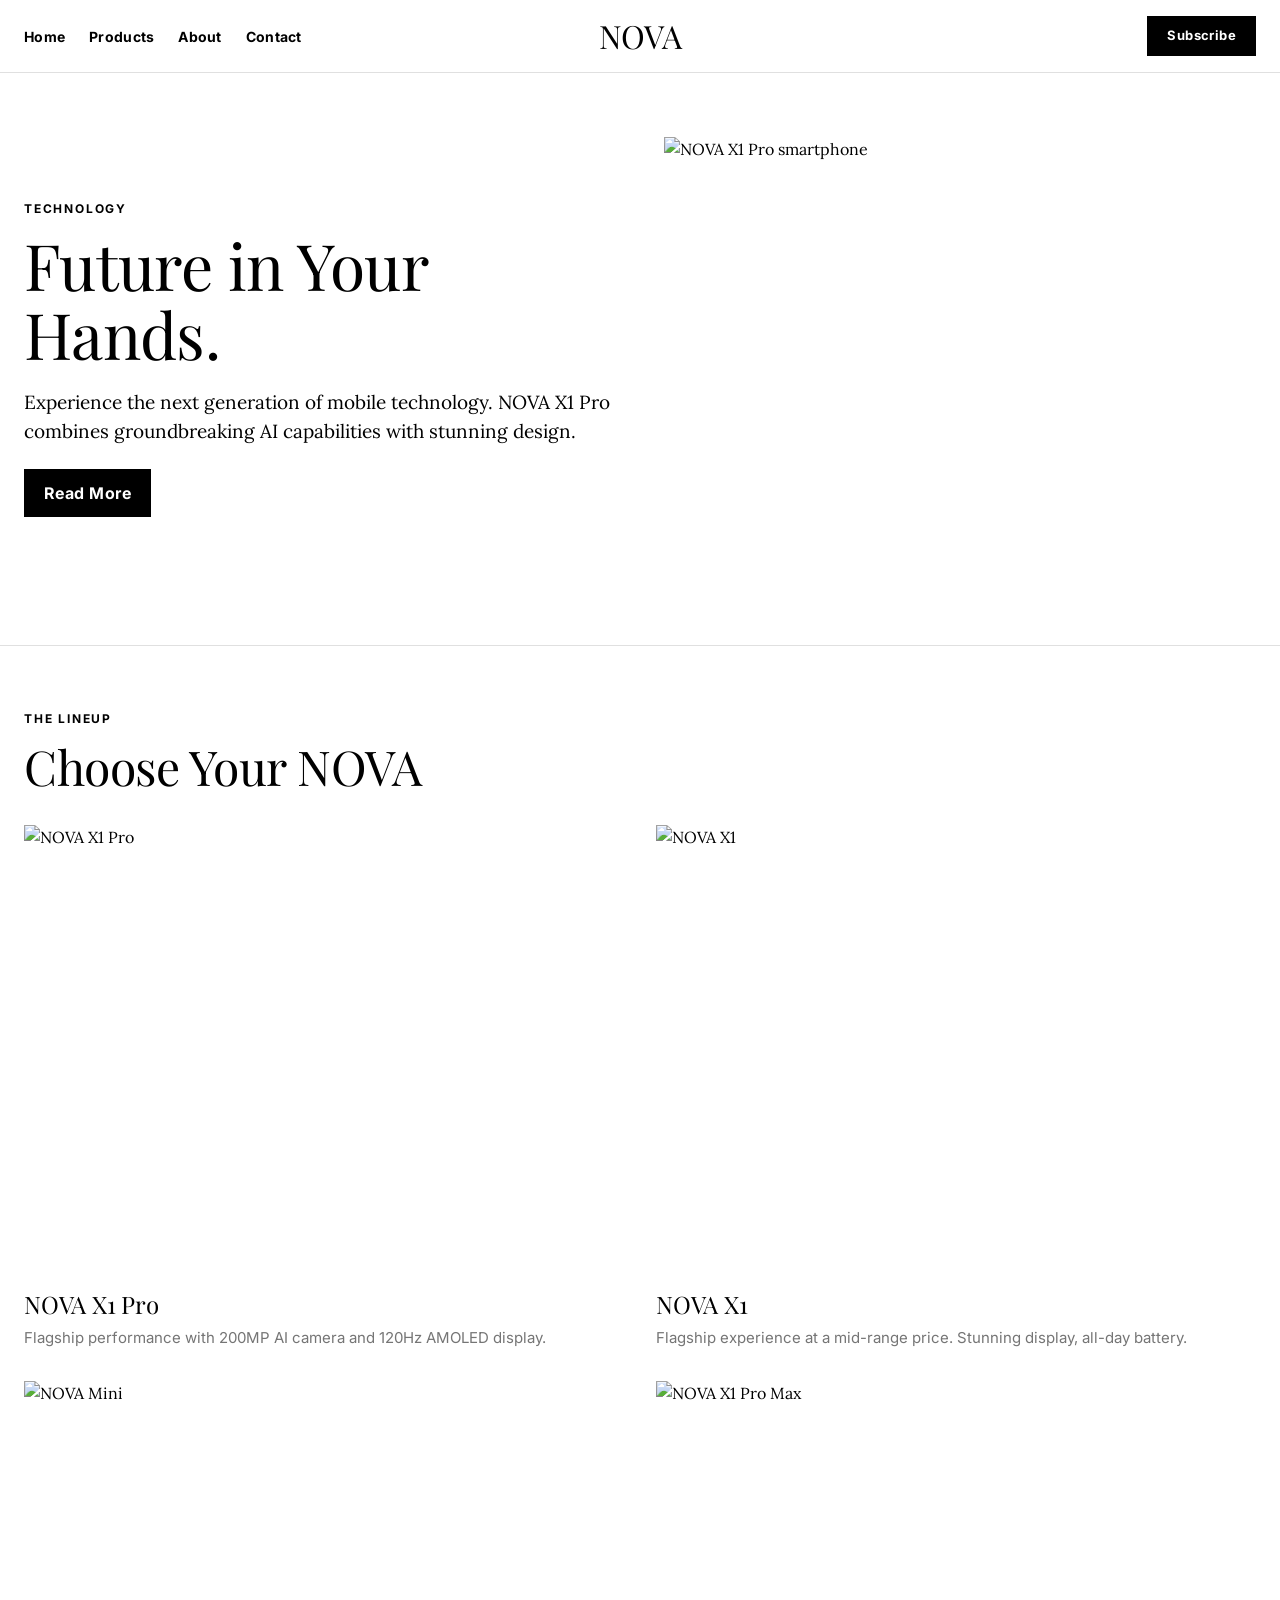
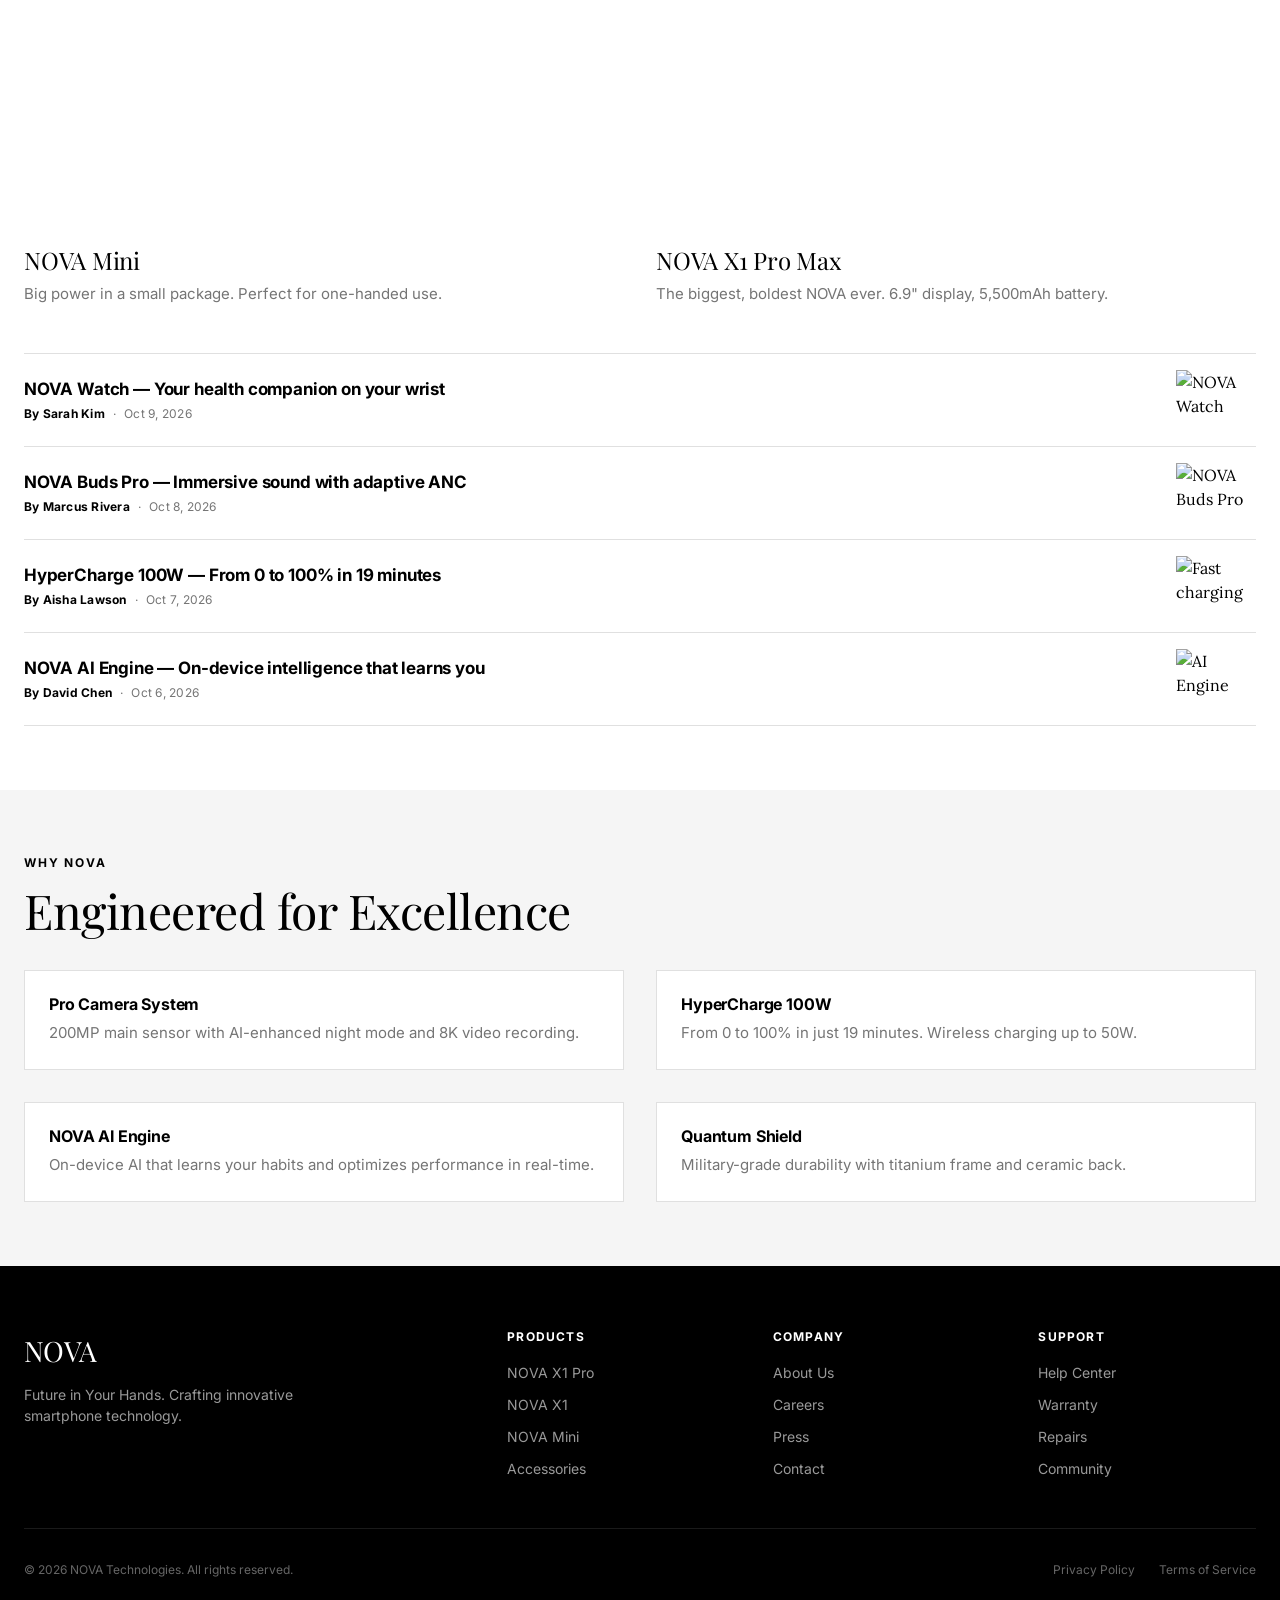
==== commit a7a9596f: "Redesign: WIRED magazine editorial style — strict black-and-white, serif typography, square buttons," ====
--- a/index.html
+++ b/index.html
@@ -4,283 +4,178 @@
   <meta charset="UTF-8">
   <meta name="viewport" content="width=device-width, initial-scale=1.0">
   <title>NOVA — Future in Your Hands</title>
-  <meta name="description" content="NOVA smartphones — Experience the future of mobile technology with cutting-edge design, powerful performance, and innovation that fits in your hand.">
+  <meta name="description" content="NOVA smartphones — Experience the future of mobile technology with cutting-edge design and innovation.">
   <link rel="preconnect" href="https://fonts.googleapis.com">
   <link rel="preconnect" href="https://fonts.gstatic.com" crossorigin>
   <link rel="preconnect" href="https://images.unsplash.com">
-  <link href="https://fonts.googleapis.com/css2?family=Space+Grotesk:wght@400;500;600;700&family=Inter:wght@400;500;600;700&family=JetBrains+Mono:wght@400;500;600&display=swap" rel="stylesheet">
+  <link href="https://fonts.googleapis.com/css2?family=Playfair+Display:wght@400;500&family=Lora:wght@400;700&family=Inter:wght@400;700&display=swap" rel="stylesheet">
   <link rel="stylesheet" href="assets/css/style.css">
 </head>
 <body>
 
-  <!-- Navigation -->
-  <nav class="nav">
-    <div class="container nav-inner">
-      <a href="index.html" class="nav-logo">NOVA</a>
-      <ul class="nav-links">
-        <li><a href="index.html" class="nav-link active">Home</a></li>
-        <li><a href="products.html" class="nav-link">Products</a></li>
-        <li><a href="about.html" class="nav-link">About</a></li>
-        <li><a href="contact.html" class="nav-link">Contact</a></li>
-      </ul>
-      <div class="nav-actions">
-        <a href="products.html" class="btn btn-primary">Shop Now</a>
-        <button class="nav-toggle" aria-label="Toggle menu">
+  <!-- Masthead -->
+  <header class="masthead">
+    <div class="container masthead-inner">
+      <nav>
+        <ul class="masthead-nav">
+          <li><a href="index.html" class="masthead-link">Home</a></li>
+          <li><a href="products.html" class="masthead-link">Products</a></li>
+          <li><a href="about.html" class="masthead-link">About</a></li>
+          <li><a href="contact.html" class="masthead-link">Contact</a></li>
+        </ul>
+      </nav>
+      <a href="index.html" class="masthead-logo">NOVA</a>
+      <div class="masthead-right">
+        <a href="products.html" class="btn btn-primary" style="padding: 0.625rem 1.25rem; font-size: 0.8125rem;">Subscribe</a>
+        <button class="masthead-toggle" aria-label="Toggle menu">
           <span></span>
           <span></span>
           <span></span>
         </button>
       </div>
     </div>
-  </nav>
-
-  <!-- Hero Section -->
-  <section class="hero">
-    <div class="hero-bg"></div>
-    <div class="hero-orb hero-orb-1"></div>
-    <div class="hero-orb hero-orb-2"></div>
-    <div class="hero-orb hero-orb-3"></div>
-
-    <div class="container hero-content">
-      <div class="hero-text">
-        <div class="hero-badge">
-          <span class="hero-badge-dot"></span>
-          Introducing NOVA X1 Pro
-        </div>
-        <h1 class="hero-title">
-          <span class="line"><span>Future in</span></span>
-          <span class="line"><span class="text-gradient">Your Hands</span></span>
-          <span class="line"><span>Today.</span></span>
-        </h1>
-        <p class="hero-description">
-          Experience the next generation of mobile technology. NOVA X1 Pro combines
-          groundbreaking AI capabilities with stunning design to deliver a smartphone
-          that is truly ahead of its time.
-        </p>
-        <div class="hero-cta">
-          <a href="product-detail.html" class="btn btn-primary">
-            Explore X1 Pro
-            <svg width="16" height="16" viewBox="0 0 16 16" fill="none"><path d="M3 8h10M9 4l4 4-4 4" stroke="currentColor" stroke-width="2" stroke-linecap="round" stroke-linejoin="round"/></svg>
-          </a>
-          <a href="products.html" class="btn btn-secondary">View All Products</a>
-        </div>
-      </div>
-
-      <div class="hero-visual">
-        <div class="phone-mockup">
-          <img src="https://images.unsplash.com/photo-1511707171634-5f897ff02aa9?w=680&h=1320&fit=crop&q=80" alt="NOVA X1 Pro smartphone" loading="eager">
-        </div>
-        <div class="float-element float-element-1">200MP Camera</div>
-        <div class="float-element float-element-2">100W Fast Charge</div>
-        <div class="float-element float-element-3">5-Year Warranty</div>
+  </header>
+
+  <!-- Hero Band -->
+  <section class="hero-band">
+    <div class="container">
+      <div class="hero-grid">
+        <div class="hero-content">
+          <div class="eyebrow">Technology</div>
+          <h1>Future in Your Hands.</h1>
+          <p>Experience the next generation of mobile technology. NOVA X1 Pro combines groundbreaking AI capabilities with stunning design.</p>
+          <a href="product-detail.html" class="btn btn-primary">Read More</a>
+        </div>
+        <div class="hero-image">
+          <img src="https://images.unsplash.com/photo-1511707171634-5f897ff02aa9?w=900&h=675&fit=crop&q=80" alt="NOVA X1 Pro smartphone">
+        </div>
       </div>
     </div>
   </section>
 
-  <!-- Stats Bar -->
-  <section class="stats-bar">
-    <div class="container">
-      <div class="stats-grid">
-        <div class="stat-item reveal">
-          <div class="stat-number" data-target="50">0</div>
-          <div class="stat-label">Million+ Users</div>
-        </div>
-        <div class="stat-item reveal reveal-delay-1">
-          <div class="stat-number" data-target="120">0</div>
-          <div class="stat-label">Countries</div>
-        </div>
-        <div class="stat-item reveal reveal-delay-2">
-          <div class="stat-number" data-target="48">0</div>
-          <div class="stat-label">Hours Battery</div>
-        </div>
-        <div class="stat-item reveal reveal-delay-3">
-          <div class="stat-number" data-target="200">0</div>
-          <div class="stat-label">MP Camera</div>
-        </div>
+  <!-- Story Grid -->
+  <section class="story-section">
+    <div class="container">
+      <div class="eyebrow">The Lineup</div>
+      <h2>Choose Your NOVA</h2>
+
+      <div class="story-grid">
+        <article class="story-card">
+          <div class="story-card-image">
+            <img src="https://images.unsplash.com/photo-1592750475338-74b7b21085ab?w=700&h=525&fit=crop&q=80" alt="NOVA X1 Pro" loading="lazy">
+          </div>
+          <h3>NOVA X1 Pro</h3>
+          <p>Flagship performance with 200MP AI camera and 120Hz AMOLED display.</p>
+        </article>
+
+        <article class="story-card">
+          <div class="story-card-image">
+            <img src="https://images.unsplash.com/photo-1512499617640-c74ae3a79d37?w=700&h=525&fit=crop&q=80" alt="NOVA X1" loading="lazy">
+          </div>
+          <h3>NOVA X1</h3>
+          <p>Flagship experience at a mid-range price. Stunning display, all-day battery.</p>
+        </article>
+
+        <article class="story-card">
+          <div class="story-card-image">
+            <img src="https://images.unsplash.com/photo-1601784551446-20c9e07cdbdb?w=700&h=525&fit=crop&q=80" alt="NOVA Mini" loading="lazy">
+          </div>
+          <h3>NOVA Mini</h3>
+          <p>Big power in a small package. Perfect for one-handed use.</p>
+        </article>
+
+        <article class="story-card">
+          <div class="story-card-image">
+            <img src="https://images.unsplash.com/photo-1567581935884-3349723552ca?w=700&h=525&fit=crop&q=80" alt="NOVA X1 Pro Max" loading="lazy">
+          </div>
+          <h3>NOVA X1 Pro Max</h3>
+          <p>The biggest, boldest NOVA ever. 6.9" display, 5,500mAh battery.</p>
+        </article>
+      </div>
+
+      <!-- Story Rows -->
+      <div class="story-rows">
+        <article class="story-row">
+          <div class="story-row-content">
+            <h4>NOVA Watch — Your health companion on your wrist</h4>
+            <div class="story-row-meta">
+              <span class="byline">By Sarah Kim</span>
+              <span>·</span>
+              <span>Oct 9, 2026</span>
+            </div>
+          </div>
+          <div class="story-row-image">
+            <img src="https://images.unsplash.com/photo-1523275335684-37898b6baf30?w=200&h=150&fit=crop&q=80" alt="NOVA Watch" loading="lazy">
+          </div>
+        </article>
+
+        <article class="story-row">
+          <div class="story-row-content">
+            <h4>NOVA Buds Pro — Immersive sound with adaptive ANC</h4>
+            <div class="story-row-meta">
+              <span class="byline">By Marcus Rivera</span>
+              <span>·</span>
+              <span>Oct 8, 2026</span>
+            </div>
+          </div>
+          <div class="story-row-image">
+            <img src="https://images.unsplash.com/photo-1590658268037-6bf12165a8df?w=200&h=150&fit=crop&q=80" alt="NOVA Buds Pro" loading="lazy">
+          </div>
+        </article>
+
+        <article class="story-row">
+          <div class="story-row-content">
+            <h4>HyperCharge 100W — From 0 to 100% in 19 minutes</h4>
+            <div class="story-row-meta">
+              <span class="byline">By Aisha Lawson</span>
+              <span>·</span>
+              <span>Oct 7, 2026</span>
+            </div>
+          </div>
+          <div class="story-row-image">
+            <img src="https://images.unsplash.com/photo-1583863788434-e58a36330cf0?w=200&h=150&fit=crop&q=80" alt="Fast charging" loading="lazy">
+          </div>
+        </article>
+
+        <article class="story-row">
+          <div class="story-row-content">
+            <h4>NOVA AI Engine — On-device intelligence that learns you</h4>
+            <div class="story-row-meta">
+              <span class="byline">By David Chen</span>
+              <span>·</span>
+              <span>Oct 6, 2026</span>
+            </div>
+          </div>
+          <div class="story-row-image">
+            <img src="https://images.unsplash.com/photo-1555664424-778a1e5e1b48?w=200&h=150&fit=crop&q=80" alt="AI Engine" loading="lazy">
+          </div>
+        </article>
       </div>
     </div>
   </section>
 
-  <!-- Featured Products -->
-  <section class="section">
-    <div class="container">
-      <div class="section-label reveal">Our Lineup</div>
-      <h2 class="section-title reveal reveal-delay-1">Choose Your <span class="text-gradient">NOVA</span></h2>
-      <p class="section-subtitle reveal reveal-delay-2">From flagship powerhouses to everyday essentials, find the perfect NOVA for your lifestyle.</p>
-
-      <div class="products-grid">
-        <div class="product-card tilt-card reveal">
-          <div class="product-card-content">
-            <div class="product-card-image">
-              <img src="https://images.unsplash.com/photo-1592750475338-74b7b21085ab?w=600&h=560&fit=crop&q=80" alt="NOVA X1 Pro" loading="lazy">
-            </div>
-            <span class="product-card-tag">Flagship</span>
-            <h3 class="product-card-name">NOVA X1 Pro</h3>
-            <p class="product-card-desc">Ultimate performance with AI-powered camera and 120Hz AMOLED display.</p>
-            <div class="product-card-price">$999 <span>starting</span></div>
-          </div>
-        </div>
-
-        <div class="product-card tilt-card reveal reveal-delay-1">
-          <div class="product-card-content">
-            <div class="product-card-image">
-              <img src="https://images.unsplash.com/photo-1512499617640-c74ae3a79d37?w=600&h=560&fit=crop&q=80" alt="NOVA X1" loading="lazy">
-            </div>
-            <span class="product-card-tag">Popular</span>
-            <h3 class="product-card-name">NOVA X1</h3>
-            <p class="product-card-desc">Flagship experience at a mid-range price. Stunning display, all-day battery.</p>
-            <div class="product-card-price">$699 <span>starting</span></div>
-          </div>
-        </div>
-
-        <div class="product-card tilt-card reveal reveal-delay-2">
-          <div class="product-card-content">
-            <div class="product-card-image">
-              <img src="https://images.unsplash.com/photo-1601784551446-20c9e07cdbdb?w=600&h=560&fit=crop&q=80" alt="NOVA Mini" loading="lazy">
-            </div>
-            <span class="product-card-tag">Compact</span>
-            <h3 class="product-card-name">NOVA Mini</h3>
-            <p class="product-card-desc">Big power in a small package. Perfect for one-handed use.</p>
-            <div class="product-card-price">$499 <span>starting</span></div>
-          </div>
-        </div>
-      </div>
-    </div>
-  </section>
-
-  <!-- Features Section -->
-  <section class="section features-section">
-    <div class="container">
-      <div class="section-label reveal">Why NOVA</div>
-      <h2 class="section-title reveal reveal-delay-1">Engineered for <span class="text-gradient">Excellence</span></h2>
-      <p class="section-subtitle reveal reveal-delay-2">Every detail is crafted with precision to deliver an unparalleled smartphone experience.</p>
-
-      <div class="features-grid">
-        <div class="feature-card reveal">
-          <div class="feature-icon">
-            <svg width="24" height="24" viewBox="0 0 24 24" fill="none" stroke="currentColor" stroke-width="2" stroke-linecap="round" stroke-linejoin="round"><path d="M23 19a2 2 0 0 1-2 2H3a2 2 0 0 1-2-2V8a2 2 0 0 1 2-2h4l2-3h6l2 3h4a2 2 0 0 1 2 2z"/><circle cx="12" cy="13" r="4"/></svg>
-          </div>
-          <div>
-            <h4>Pro Camera System</h4>
-            <p>200MP main sensor with AI-enhanced night mode and 8K video recording.</p>
-          </div>
-        </div>
-        <div class="feature-card reveal reveal-delay-1">
-          <div class="feature-icon">
-            <svg width="24" height="24" viewBox="0 0 24 24" fill="none" stroke="currentColor" stroke-width="2" stroke-linecap="round" stroke-linejoin="round"><polygon points="13 2 3 14 12 14 11 22 21 10 12 10 13 2"/></svg>
-          </div>
-          <div>
-            <h4>HyperCharge 100W</h4>
-            <p>From 0 to 100% in just 19 minutes. Wireless charging up to 50W.</p>
-          </div>
-        </div>
-        <div class="feature-card reveal reveal-delay-2">
-          <div class="feature-icon">
-            <svg width="24" height="24" viewBox="0 0 24 24" fill="none" stroke="currentColor" stroke-width="2" stroke-linecap="round" stroke-linejoin="round"><rect x="4" y="4" width="16" height="16" rx="2" ry="2"/><rect x="9" y="9" width="6" height="6"/><line x1="9" y1="1" x2="9" y2="4"/><line x1="15" y1="1" x2="15" y2="4"/><line x1="9" y1="20" x2="9" y2="23"/><line x1="15" y1="20" x2="15" y2="23"/><line x1="20" y1="9" x2="23" y2="9"/><line x1="20" y1="14" x2="23" y2="14"/><line x1="1" y1="9" x2="4" y2="9"/><line x1="1" y1="14" x2="4" y2="14"/></svg>
-          </div>
-          <div>
-            <h4>NOVA AI Engine</h4>
-            <p>On-device AI that learns your habits and optimizes performance in real-time.</p>
-          </div>
-        </div>
-        <div class="feature-card reveal reveal-delay-3">
-          <div class="feature-icon">
-            <svg width="24" height="24" viewBox="0 0 24 24" fill="none" stroke="currentColor" stroke-width="2" stroke-linecap="round" stroke-linejoin="round"><path d="M12 22s8-4 8-10V5l-8-3-8 3v7c0 6 8 10 8 10z"/></svg>
-          </div>
-          <div>
-            <h4>Quantum Shield</h4>
-            <p>Military-grade durability with titanium frame and ceramic back.</p>
-          </div>
-        </div>
-      </div>
-    </div>
-  </section>
-
-  <!-- Showcase Section -->
-  <section class="section showcase">
-    <div class="container">
-      <div class="showcase-wrapper">
-        <div class="showcase-visual reveal">
-          <div class="showcase-phone">
-            <img src="https://images.unsplash.com/photo-1574944985070-8f3ebc6b79d2?w=680&h=1360&fit=crop&q=80" alt="NOVA X1 Pro camera" loading="lazy">
-          </div>
-        </div>
-        <div class="showcase-content">
-          <div class="section-label reveal">Camera</div>
-          <h2 class="reveal reveal-delay-1">See the World in <span class="text-gradient">200MP</span></h2>
-          <p class="reveal reveal-delay-2">Our most advanced camera system ever captures every detail with stunning clarity. From sweeping landscapes to intricate close-ups, every shot is a masterpiece.</p>
-          <div class="showcase-specs reveal reveal-delay-3">
-            <div class="showcase-spec">200MP Main Sensor with OIS</div>
-            <div class="showcase-spec">50MP Ultra-Wide Lens</div>
-            <div class="showcase-spec">12MP Periscope Telephoto (10x Optical)</div>
-            <div class="showcase-spec">8K Video Recording at 30fps</div>
-            <div class="showcase-spec">AI-Powered Night Mode</div>
-          </div>
-          <div class="color-picker reveal reveal-delay-4">
-            <div class="color-option active" style="background: linear-gradient(135deg, #2a1a5e, #1a1040);" data-color="Cosmic Purple" title="Cosmic Purple"></div>
-            <div class="color-option" style="background: linear-gradient(135deg, #1a3050, #0a1628);" data-color="Ocean Blue" title="Ocean Blue"></div>
-            <div class="color-option" style="background: linear-gradient(135deg, #3a3a3a, #1a1a1a);" data-color="Midnight Black" title="Midnight Black"></div>
-            <div class="color-option" style="background: linear-gradient(135deg, #5e1a2a, #2a0a10);" data-color="Sunset Red" title="Sunset Red"></div>
-          </div>
-        </div>
-      </div>
-    </div>
-  </section>
-
-  <!-- Testimonials -->
-  <section class="section testimonials-section">
-    <div class="container">
-      <div class="section-label reveal">Testimonials</div>
-      <h2 class="section-title reveal reveal-delay-1">Loved by <span class="text-gradient">Millions</span></h2>
-      <p class="section-subtitle reveal reveal-delay-2">See what our users around the world are saying about their NOVA experience.</p>
-
-      <div class="testimonials-grid">
-        <div class="testimonial-card reveal">
-          <div class="testimonial-stars">★★★★★</div>
-          <p class="testimonial-text">"The NOVA X1 Pro is hands down the best phone I have ever owned. The camera is insane and the battery lasts me two full days."</p>
-          <div class="testimonial-author">
-            <div class="testimonial-avatar">SK</div>
-            <div class="testimonial-author-info">
-              <span class="testimonial-author-name">Sarah Kim</span>
-              <span class="testimonial-author-role">Photographer</span>
-            </div>
-          </div>
-        </div>
-        <div class="testimonial-card reveal reveal-delay-1">
-          <div class="testimonial-stars">★★★★★</div>
-          <p class="testimonial-text">"I switched from another flagship and the difference is night and day. NOVA AI actually makes my phone faster over time."</p>
-          <div class="testimonial-author">
-            <div class="testimonial-avatar">MR</div>
-            <div class="testimonial-author-info">
-              <span class="testimonial-author-name">Marcus Rivera</span>
-              <span class="testimonial-author-role">Software Engineer</span>
-            </div>
-          </div>
-        </div>
-        <div class="testimonial-card reveal reveal-delay-2">
-          <div class="testimonial-stars">★★★★★</div>
-          <p class="testimonial-text">"The 100W charging is a game changer. I plug in while showering and it is fully charged by the time I am ready."</p>
-          <div class="testimonial-author">
-            <div class="testimonial-avatar">AL</div>
-            <div class="testimonial-author-info">
-              <span class="testimonial-author-name">Aisha Lawson</span>
-              <span class="testimonial-author-role">Travel Blogger</span>
-            </div>
-          </div>
-        </div>
-      </div>
-    </div>
-  </section>
-
-  <!-- CTA Section -->
-  <section class="section cta-section">
-    <div class="container">
-      <div class="cta-content">
-        <h2 class="reveal">Ready to Go <span class="text-gradient">NOVA</span>?</h2>
-        <p class="reveal reveal-delay-1">Join millions who have already made the switch. Experience the future of mobile technology today.</p>
-        <div class="cta-buttons reveal reveal-delay-2">
-          <a href="products.html" class="btn btn-primary">Shop Now</a>
-          <a href="contact.html" class="btn btn-secondary">Contact Sales</a>
+  <!-- Feature Section -->
+  <section class="feature-section">
+    <div class="container">
+      <div class="eyebrow">Why NOVA</div>
+      <h2>Engineered for Excellence</h2>
+
+      <div class="feature-grid">
+        <div class="feature-item">
+          <h4>Pro Camera System</h4>
+          <p>200MP main sensor with AI-enhanced night mode and 8K video recording.</p>
+        </div>
+        <div class="feature-item">
+          <h4>HyperCharge 100W</h4>
+          <p>From 0 to 100% in just 19 minutes. Wireless charging up to 50W.</p>
+        </div>
+        <div class="feature-item">
+          <h4>NOVA AI Engine</h4>
+          <p>On-device AI that learns your habits and optimizes performance in real-time.</p>
+        </div>
+        <div class="feature-item">
+          <h4>Quantum Shield</h4>
+          <p>Military-grade durability with titanium frame and ceramic back.</p>
         </div>
       </div>
     </div>
@@ -292,13 +187,7 @@
       <div class="footer-grid">
         <div class="footer-brand">
           <div class="footer-logo">NOVA</div>
-          <p>Future in Your Hands. Crafting innovative smartphone technology that empowers you to do more, see more, and be more.</p>
-          <div class="footer-social">
-            <a href="#" class="footer-social-link" aria-label="Twitter">X</a>
-            <a href="#" class="footer-social-link" aria-label="Instagram">IG</a>
-            <a href="#" class="footer-social-link" aria-label="YouTube">YT</a>
-            <a href="#" class="footer-social-link" aria-label="LinkedIn">LI</a>
-          </div>
+          <p>Future in Your Hands. Crafting innovative smartphone technology.</p>
         </div>
         <div class="footer-column">
           <h4>Products</h4>
@@ -329,17 +218,15 @@
         </div>
       </div>
       <div class="footer-bottom">
-        <div class="footer-copyright">&copy; <span class="dynamic-year">2025</span> NOVA Technologies. All rights reserved.</div>
+        <div class="footer-copyright">&copy; 2026 NOVA Technologies. All rights reserved.</div>
         <div class="footer-legal">
           <a href="#" class="footer-legal-link">Privacy Policy</a>
           <a href="#" class="footer-legal-link">Terms of Service</a>
-          <a href="#" class="footer-legal-link">Cookie Policy</a>
         </div>
       </div>
     </div>
   </footer>
 
   <script src="assets/js/main.js"></script>
-  <script src="assets/js/home.js"></script>
 </body>
 </html>
--- a/assets/css/style.css
+++ b/assets/css/style.css
@@ -1,86 +1,47 @@
 /* ============================================
-   NOVA — Smartphone Brand Website
-   Enterprise Design System v2.0
+   NOVA — WIRED Magazine Design System
+   Strict black-and-white editorial aesthetic
    ============================================ */
 
 /* ---------- Design Tokens ---------- */
 :root {
   /* Colors */
-  --color-bg: #050508;
-  --color-bg-elevated: #0a0a12;
-  --color-surface: #10101c;
-  --color-surface-2: #161628;
-  --color-surface-glass: rgba(255, 255, 255, 0.03);
-  --color-border: rgba(255, 255, 255, 0.06);
-  --color-border-strong: rgba(255, 255, 255, 0.12);
-
-  --color-text-primary: #f8f8fc;
-  --color-text-secondary: #9898b0;
-  --color-text-muted: #5c5c74;
-
-  --color-accent: #6c4fff;
-  --color-accent-soft: rgba(108, 79, 255, 0.12);
-  --color-accent-glow: rgba(108, 79, 255, 0.35);
-  --color-accent-warm: #ff5c3a;
-  --color-accent-gold: #ffb347;
-  --color-accent-cyan: #3adfff;
-  --color-accent-pink: #ff3a8c;
-  --color-accent-green: #3aff8c;
-
-  --gradient-hero: linear-gradient(135deg, #6c4fff 0%, #3adfff 45%, #ff3a8c 100%);
-  --gradient-warm: linear-gradient(135deg, #ff5c3a 0%, #ffb347 100%);
-  --gradient-cool: linear-gradient(135deg, #3adfff 0%, #6c4fff 100%);
-  --gradient-text: linear-gradient(120deg, #f8f8fc 0%, #b8a8ff 50%, #3adfff 100%);
-  --gradient-mesh: radial-gradient(ellipse 80% 60% at 15% 40%, rgba(108, 79, 255, 0.12) 0%, transparent 60%),
-                   radial-gradient(ellipse 60% 50% at 85% 20%, rgba(58, 223, 255, 0.08) 0%, transparent 50%),
-                   radial-gradient(ellipse 50% 40% at 50% 90%, rgba(255, 58, 140, 0.06) 0%, transparent 50%);
-  --gradient-overlay: linear-gradient(180deg, rgba(5, 5, 8, 0) 0%, rgba(5, 5, 8, 0.4) 50%, rgba(5, 5, 8, 0.95) 100%);
-  --gradient-card: linear-gradient(145deg, rgba(255, 255, 255, 0.04) 0%, rgba(255, 255, 255, 0.01) 100%);
+  --color-canvas: #ffffff;
+  --color-canvas-soft: #f5f5f5;
+  --color-ink: #000000;
+  --color-ink-soft: #1a1a1a;
+  --color-body: #757575;
+  --color-hairline: #e0e0e0;
+  --color-link: #057dbc;
+  --color-on-primary: #ffffff;
 
   /* Typography */
-  --font-display: 'Space Grotesk', sans-serif;
-  --font-body: 'Inter', sans-serif;
-  --font-mono: 'JetBrains Mono', monospace;
+  --font-display: 'Playfair Display', 'Georgia', serif;
+  --font-body: 'Lora', 'Georgia', serif;
+  --font-sans: 'Inter', 'Helvetica Neue', sans-serif;
 
   /* Spacing */
-  --space-xs: 0.5rem;
-  --space-sm: 1rem;
-  --space-md: 1.5rem;
-  --space-lg: 2.5rem;
-  --space-xl: 4rem;
-  --space-2xl: 6rem;
-  --space-3xl: 8rem;
-
-  /* Border Radius */
-  --radius-sm: 8px;
-  --radius-md: 16px;
-  --radius-lg: 24px;
-  --radius-xl: 32px;
-  --radius-full: 9999px;
-
-  /* Shadows */
-  --shadow-sm: 0 1px 3px rgba(0, 0, 0, 0.2);
-  --shadow-md: 0 4px 16px rgba(0, 0, 0, 0.3);
-  --shadow-lg: 0 8px 40px rgba(0, 0, 0, 0.4);
-  --shadow-xl: 0 16px 64px rgba(0, 0, 0, 0.5);
-  --shadow-glow: 0 0 60px var(--color-accent-glow);
-  --shadow-glow-sm: 0 0 30px rgba(108, 79, 255, 0.2);
-  --shadow-inset: inset 0 1px 0 rgba(255, 255, 255, 0.04);
+  --space-xxs: 2px;
+  --space-xs: 4px;
+  --space-sm: 8px;
+  --space-md: 12px;
+  --space-lg: 16px;
+  --space-xl: 20px;
+  --space-2xl: 24px;
+  --space-3xl: 32px;
+  --space-4xl: 48px;
+  --space-5xl: 64px;
 
   /* Transitions */
-  --ease-out-expo: cubic-bezier(0.16, 1, 0.3, 1);
-  --ease-out-back: cubic-bezier(0.34, 1.56, 0.64, 1);
-  --ease-in-out: cubic-bezier(0.65, 0, 0.35, 1);
   --duration-fast: 0.15s;
-  --duration-normal: 0.3s;
-  --duration-slow: 0.6s;
-  --duration-slower: 1s;
+  --duration-normal: 0.25s;
+  --ease-out: cubic-bezier(0.25, 0.1, 0.25, 1);
 }
 
 /* ---------- Reset & Base ---------- */
 *,
 *::before,
-*::after {
+* *::after {
   margin: 0;
   padding: 0;
   box-sizing: border-box;
@@ -96,104 +57,68 @@
 
 body {
   font-family: var(--font-body);
-  background-color: var(--color-bg);
-  color: var(--color-text-primary);
-  line-height: 1.6;
+  background-color: var(--color-canvas);
+  color: var(--color-ink);
+  line-height: 1.5;
   overflow-x: hidden;
-  min-height: 100vh;
-}
-
-::-webkit-scrollbar {
-  width: 4px;
-}
-::-webkit-scrollbar-track {
-  background: var(--color-bg);
-}
-::-webkit-scrollbar-thumb {
-  background: var(--color-accent);
-  border-radius: var(--radius-full);
 }
 
 ::selection {
-  background: var(--color-accent);
-  color: white;
+  background: var(--color-ink);
+  color: var(--color-canvas);
+}
+
+img {
+  max-width: 100%;
+  display: block;
+}
+
+a {
+  color: inherit;
+  text-decoration: none;
 }
 
 /* ---------- Typography ---------- */
 h1, h2, h3, h4, h5, h6 {
   font-family: var(--font-display);
-  font-weight: 700;
-  line-height: 1.05;
-  letter-spacing: -0.03em;
-}
-
-h1 { font-size: clamp(3rem, 7vw, 6.5rem); }
-h2 { font-size: clamp(2.25rem, 5vw, 4rem); }
-h3 { font-size: clamp(1.5rem, 3vw, 2.5rem); }
-h4 { font-size: clamp(1.125rem, 2vw, 1.375rem); }
+  font-weight: 400;
+  line-height: 1.1;
+  letter-spacing: -0.01em;
+  color: var(--color-ink);
+}
+
+h1 { font-size: clamp(2.5rem, 6vw, 4rem); line-height: 1.08; }
+h2 { font-size: clamp(2rem, 4.5vw, 3rem); line-height: 1.12; }
+h3 { font-size: clamp(1.5rem, 3vw, 2rem); line-height: 1.15; }
+h4 { font-size: clamp(1.125rem, 2vw, 1.375rem); line-height: 1.2; }
 
 p {
-  color: var(--color-text-secondary);
-  font-size: 1.0625rem;
-  line-height: 1.75;
-  letter-spacing: -0.01em;
-}
-
-a {
-  color: inherit;
-  text-decoration: none;
-}
-
-img {
-  max-width: 100%;
-  display: block;
+  font-family: var(--font-body);
+  color: var(--color-ink);
+  font-size: 1rem;
+  line-height: 1.5;
 }
 
 /* ---------- Utility Classes ---------- */
 .container {
   width: 100%;
-  max-width: 1320px;
+  max-width: 1400px;
   margin: 0 auto;
-  padding: 0 var(--space-lg);
+  padding: 0 var(--space-2xl);
 }
 
 .section {
-  padding: var(--space-3xl) 0;
-  position: relative;
-}
-
-.section-label {
-  display: inline-flex;
-  align-items: center;
-  gap: var(--space-xs);
-  font-family: var(--font-mono);
-  font-size: 0.6875rem;
-  font-weight: 600;
-  letter-spacing: 0.2em;
+  padding: var(--space-5xl) 0;
+}
+
+.eyebrow {
+  font-family: var(--font-sans);
+  font-size: 0.75rem;
+  font-weight: 700;
+  letter-spacing: 0.15em;
   text-transform: uppercase;
-  color: var(--color-accent);
+  color: var(--color-ink);
   margin-bottom: var(--space-md);
-  padding: 0.375rem 0.875rem;
-  background: var(--color-accent-soft);
-  border: 1px solid rgba(108, 79, 255, 0.2);
-  border-radius: var(--radius-full);
-}
-
-.section-title {
-  margin-bottom: var(--space-md);
-}
-
-.section-subtitle {
-  max-width: 580px;
-  font-size: 1.125rem;
-  line-height: 1.7;
-}
-
-.text-gradient {
-  background: var(--gradient-text);
-  -webkit-background-clip: text;
-  -webkit-text-fill-color: transparent;
-  background-clip: text;
 }
 
 /* ---------- Buttons ---------- */
@@ -201,791 +126,548 @@
   display: inline-flex;
   align-items: center;
   justify-content: center;
-  gap: var(--space-xs);
-  padding: 1rem 2rem;
+  gap: var(--space-sm);
+  padding: var(--space-md) var(--space-xl);
+  font-family: var(--font-sans);
+  font-size: 1rem;
+  font-weight: 700;
+  letter-spacing: 0.03em;
+  border: none;
+  cursor: pointer;
+  transition: all var(--duration-fast) var(--ease-out);
+  border-radius: 0;
+  white-space: nowrap;
+}
+
+.btn-primary {
+  background: var(--color-ink);
+  color: var(--color-on-primary);
+}
+
+.btn-primary:hover {
+  background: var(--color-ink-soft);
+  transform: translateY(-1px);
+}
+
+.btn-outline {
+  background: var(--color-canvas);
+  color: var(--color-ink);
+  border: 1px solid var(--color-ink);
+}
+
+.btn-outline:hover {
+  background: var(--color-ink);
+  color: var(--color-on-primary);
+}
+
+/* ---------- Masthead ---------- */
+.masthead {
+  background: var(--color-canvas);
+  border-bottom: 1px solid var(--color-hairline);
+  padding: var(--space-lg) 0;
+  position: sticky;
+  top: 0;
+  z-index: 1000;
+}
+
+.masthead-inner {
+  display: grid;
+  grid-template-columns: 1fr auto 1fr;
+  align-items: center;
+  gap: var(--space-xl);
+}
+
+.masthead-nav {
+  display: flex;
+  align-items: center;
+  gap: var(--space-2xl);
+  list-style: none;
+}
+
+.masthead-link {
+  font-family: var(--font-sans);
+  font-size: 0.875rem;
+  font-weight: 700;
+  color: var(--color-ink);
+  letter-spacing: 0.02em;
+  transition: opacity var(--duration-fast);
+}
+
+.masthead-link:hover {
+  opacity: 0.6;
+}
+
+.masthead-logo {
   font-family: var(--font-display);
-  font-size: 0.9375rem;
-  font-weight: 600;
-  letter-spacing: -0.01em;
-  border: none;
-  border-radius: var(--radius-full);
-  cursor: pointer;
-  transition: all var(--duration-normal) var(--ease-out-expo);
-  position: relative;
-  overflow: hidden;
-  white-space: nowrap;
-}
-
-.btn-primary {
-  background: var(--gradient-hero);
-  color: white;
-  box-shadow: var(--shadow-glow-sm);
-}
-
-.btn-primary::before {
-  content: '';
-  position: absolute;
-  inset: 0;
-  background: linear-gradient(135deg, rgba(255,255,255,0.2) 0%, transparent 50%);
-  opacity: 0;
-  transition: opacity var(--duration-fast);
-}
-
-.btn-primary:hover {
-  transform: translateY(-3px) scale(1.02);
-  box-shadow: var(--shadow-glow), var(--shadow-lg);
-}
-
-.btn-primary:hover::before {
-  opacity: 1;
-}
-
-.btn-primary:active {
-  transform: translateY(-1px) scale(0.99);
-}
-
-.btn-secondary {
-  background: var(--color-surface-glass);
-  color: var(--color-text-primary);
-  border: 1px solid var(--color-border-strong);
-  backdrop-filter: blur(16px);
-}
-
-.btn-secondary:hover {
-  background: rgba(255, 255, 255, 0.06);
-  border-color: var(--color-accent);
-  transform: translateY(-3px);
-  box-shadow: var(--shadow-md);
-}
-
-/* ---------- Navigation ---------- */
-.nav {
-  position: fixed;
-  top: 0;
-  left: 0;
-  right: 0;
-  z-index: 1000;
-  padding: var(--space-md) 0;
-  transition: all var(--duration-normal) var(--ease-out-expo);
-}
-
-.nav.scrolled {
-  background: rgba(5, 5, 8, 0.85);
-  backdrop-filter: blur(24px) saturate(1.5);
-  border-bottom: 1px solid var(--color-border);
-  padding: 0.75rem 0;
-}
-
-.nav-inner {
+  font-size: 2rem;
+  font-weight: 400;
+  letter-spacing: -0.02em;
+  color: var(--color-ink);
+  text-align: center;
+  line-height: 1;
+}
+
+.masthead-right {
   display: flex;
   align-items: center;
-  justify-content: space-between;
-}
-
-.nav-logo {
-  font-family: var(--font-display);
-  font-size: 1.5rem;
-  font-weight: 700;
-  letter-spacing: -0.04em;
-  background: var(--gradient-hero);
-  -webkit-background-clip: text;
-  -webkit-text-fill-color: transparent;
-  background-clip: text;
-}
-
-.nav-links {
-  display: flex;
-  align-items: center;
-  gap: var(--space-xl);
-  list-style: none;
-}
-
-.nav-link {
-  font-size: 0.875rem;
-  font-weight: 500;
-  color: var(--color-text-secondary);
-  transition: color var(--duration-fast);
-  position: relative;
-  letter-spacing: -0.01em;
-}
-
-.nav-link::after {
-  content: '';
-  position: absolute;
-  bottom: -6px;
-  left: 0;
-  width: 0;
-  height: 1.5px;
-  background: var(--gradient-hero);
-  border-radius: var(--radius-full);
-  transition: width var(--duration-normal) var(--ease-out-expo);
-}
-
-.nav-link:hover,
-.nav-link.active {
-  color: var(--color-text-primary);
-}
-
-.nav-link:hover::after,
-.nav-link.active::after {
-  width: 100%;
-}
-
-.nav-actions {
-  display: flex;
-  align-items: center;
-  gap: var(--space-sm);
-}
-
-.nav-toggle {
+  justify-content: flex-end;
+  gap: var(--space-md);
+}
+
+.masthead-toggle {
   display: none;
   flex-direction: column;
-  gap: 5px;
+  gap: 4px;
   background: none;
   border: none;
   cursor: pointer;
-  padding: 4px;
-}
-
-.nav-toggle span {
+  padding: var(--space-sm);
+}
+
+.masthead-toggle span {
   display: block;
-  width: 22px;
-  height: 1.5px;
-  background: var(--color-text-primary);
-  border-radius: var(--radius-full);
-  transition: all var(--duration-normal) var(--ease-out-expo);
-}
-
-/* ---------- Hero Section ---------- */
-.hero {
-  min-height: 100vh;
-  display: flex;
-  align-items: center;
-  position: relative;
+  width: 20px;
+  height: 2px;
+  background: var(--color-ink);
+  transition: all var(--duration-normal) var(--ease-out);
+}
+
+/* ---------- Hero Band ---------- */
+.hero-band {
+  background: var(--color-canvas);
+  padding: var(--space-5xl) 0;
+  border-bottom: 1px solid var(--color-hairline);
+}
+
+.hero-grid {
+  display: grid;
+  grid-template-columns: 1fr 1fr;
+  gap: var(--space-4xl);
+  align-items: center;
+}
+
+.hero-content {
+  max-width: 600px;
+}
+
+.hero-content h1 {
+  margin-bottom: var(--space-xl);
+}
+
+.hero-content p {
+  font-size: 1.1875rem;
+  line-height: 1.5;
+  margin-bottom: var(--space-2xl);
+  color: var(--color-ink);
+}
+
+.hero-image {
+  width: 100%;
+  aspect-ratio: 4/3;
   overflow: hidden;
-  padding-top: 100px;
-}
-
-.hero-bg {
-  position: absolute;
-  inset: 0;
-  background: var(--gradient-mesh);
-  z-index: 0;
-}
-
-.hero-orb {
-  position: absolute;
-  border-radius: 50%;
-  filter: blur(100px);
-  opacity: 0.4;
-  animation: orbFloat 25s ease-in-out infinite;
-}
-
-.hero-orb-1 {
-  width: 600px;
-  height: 600px;
-  background: var(--color-accent);
-  top: -15%;
-  right: -10%;
-  animation-delay: 0s;
-}
-
-.hero-orb-2 {
-  width: 500px;
-  height: 500px;
-  background: var(--color-accent-cyan);
-  bottom: -15%;
-  left: -10%;
-  animation-delay: -8s;
-}
-
-.hero-orb-3 {
-  width: 350px;
-  height: 350px;
-  background: var(--color-accent-pink);
-  top: 30%;
-  left: 40%;
-  animation-delay: -16s;
-}
-
-.hero-content {
-  position: relative;
-  z-index: 1;
-  display: grid;
-  grid-template-columns: 1.1fr 0.9fr;
-  gap: var(--space-2xl);
-  align-items: center;
-}
-
-.hero-badge {
-  display: inline-flex;
-  align-items: center;
-  gap: var(--space-xs);
-  padding: 0.5rem 1rem;
-  background: var(--color-surface-glass);
-  border: 1px solid var(--color-border);
-  border-radius: var(--radius-full);
-  font-size: 0.8125rem;
-  font-weight: 500;
-  color: var(--color-text-secondary);
-  margin-bottom: var(--space-lg);
-  backdrop-filter: blur(12px);
-  animation: fadeInUp 0.8s var(--ease-out-expo) 0.2s both;
-}
-
-.hero-badge-dot {
-  width: 6px;
-  height: 6px;
-  background: var(--color-accent-green);
-  border-radius: 50%;
-  animation: pulse 2s ease-in-out infinite;
-}
-
-.hero-title {
-  margin-bottom: var(--space-lg);
-  animation: fadeInUp 0.8s var(--ease-out-expo) 0.3s both;
-}
-
-.hero-title .line {
-  display: block;
-  overflow: hidden;
-}
-
-.hero-title .line span {
-  display: block;
-  animation: slideUp 0.9s var(--ease-out-expo) both;
-}
-
-.hero-title .line:nth-child(1) span { animation-delay: 0.4s; }
-.hero-title .line:nth-child(2) span { animation-delay: 0.5s; }
-.hero-title .line:nth-child(3) span { animation-delay: 0.6s; }
-
-.hero-description {
-  font-size: 1.1875rem;
-  max-width: 500px;
-  margin-bottom: var(--space-xl);
-  line-height: 1.7;
-  animation: fadeInUp 0.8s var(--ease-out-expo) 0.7s both;
-}
-
-.hero-cta {
-  display: flex;
-  gap: var(--space-sm);
-  flex-wrap: wrap;
-  animation: fadeInUp 0.8s var(--ease-out-expo) 0.8s both;
-}
-
-.hero-visual {
-  position: relative;
-  display: flex;
-  justify-content: center;
-  align-items: center;
-  animation: fadeIn 1.2s var(--ease-out-expo) 0.5s both;
-}
-
-/* Phone Mockup with Real Image */
-.phone-mockup {
-  position: relative;
-  width: 340px;
-  height: 660px;
-  border-radius: 48px;
-  overflow: hidden;
-  box-shadow:
-    0 60px 120px rgba(0, 0, 0, 0.5),
-    0 0 100px rgba(108, 79, 255, 0.12),
-    inset 0 1px 0 rgba(255, 255, 255, 0.08);
-  animation: phoneFloat 7s ease-in-out infinite;
-  border: 2px solid rgba(255, 255, 255, 0.1);
-}
-
-.phone-mockup img {
+}
+
+.hero-image img {
   width: 100%;
   height: 100%;
   object-fit: cover;
-  transition: transform 0.8s var(--ease-out-expo);
-}
-
-.phone-mockup:hover img {
-  transform: scale(1.04);
-}
-
-/* Floating Elements Around Phone */
-.float-element {
-  position: absolute;
-  padding: 0.625rem 1.125rem;
-  background: rgba(16, 16, 28, 0.8);
-  border: 1px solid var(--color-border-strong);
-  border-radius: var(--radius-md);
-  backdrop-filter: blur(16px);
-  font-size: 0.75rem;
-  font-weight: 600;
-  display: flex;
-  align-items: center;
-  gap: 0.5rem;
-  box-shadow: var(--shadow-md);
-  animation: floatElement 5s ease-in-out infinite;
-  z-index: 2;
-  letter-spacing: -0.01em;
-}
-
-.float-element-1 {
-  top: 12%;
-  right: -8%;
-  animation-delay: 0s;
-}
-
-.float-element-2 {
-  bottom: 18%;
-  left: -12%;
-  animation-delay: -1.8s;
-}
-
-.float-element-3 {
-  top: 48%;
-  right: -18%;
-  animation-delay: -3.5s;
-}
-
-/* ---------- Stats Bar ---------- */
-.stats-bar {
-  padding: var(--space-xl) 0;
-  border-top: 1px solid var(--color-border);
-  border-bottom: 1px solid var(--color-border);
-  background: var(--color-bg-elevated);
-}
-
-.stats-grid {
-  display: grid;
-  grid-template-columns: repeat(4, 1fr);
-  gap: var(--space-xl);
-}
-
-.stat-item {
-  text-align: center;
-  padding: var(--space-lg);
-  border-radius: var(--radius-lg);
-  transition: all var(--duration-normal) var(--ease-out-expo);
-  border: 1px solid transparent;
-}
-
-.stat-item:hover {
-  background: var(--color-surface-glass);
-  border-color: var(--color-border);
-  transform: translateY(-4px);
-}
-
-.stat-number {
-  font-family: var(--font-display);
-  font-size: 3rem;
-  font-weight: 700;
-  background: var(--gradient-hero);
-  -webkit-background-clip: text;
-  -webkit-text-fill-color: transparent;
-  background-clip: text;
-  margin-bottom: 0.25rem;
-  letter-spacing: -0.03em;
-}
-
-.stat-label {
-  font-size: 0.8125rem;
-  color: var(--color-text-muted);
-  font-weight: 500;
-  letter-spacing: 0.02em;
-}
-
-/* ---------- Product Cards ---------- */
-.products-grid {
-  display: grid;
-  grid-template-columns: repeat(3, 1fr);
-  gap: var(--space-lg);
-  margin-top: var(--space-2xl);
-}
-
-.product-card {
-  position: relative;
-  background: var(--color-surface);
-  border: 1px solid var(--color-border);
-  border-radius: var(--radius-xl);
-  padding: var(--space-lg);
+  transition: transform 0.6s var(--ease-out);
+}
+
+.hero-image:hover img {
+  transform: scale(1.03);
+}
+
+/* ---------- Story Grid (Magazine Layout) ---------- */
+.story-section {
+  padding: var(--space-5xl) 0;
+}
+
+.story-grid {
+  display: grid;
+  grid-template-columns: repeat(2, 1fr);
+  gap: var(--space-3xl);
+  margin-top: var(--space-3xl);
+}
+
+.story-card {
+  background: var(--color-canvas);
+  cursor: pointer;
+  transition: opacity var(--duration-fast);
+}
+
+.story-card:hover {
+  opacity: 0.85;
+}
+
+.story-card-image {
+  width: 100%;
+  aspect-ratio: 4/3;
   overflow: hidden;
-  transition: all var(--duration-slow) var(--ease-out-expo);
-  cursor: pointer;
-}
-
-.product-card::before {
-  content: '';
-  position: absolute;
-  inset: 0;
-  background: var(--gradient-card);
-  opacity: 0;
-  transition: opacity var(--duration-slow);
-  z-index: 0;
-}
-
-.product-card:hover {
-  transform: translateY(-10px);
-  border-color: var(--color-border-strong);
-  box-shadow: var(--shadow-xl);
-}
-
-.product-card:hover::before {
-  opacity: 1;
-}
-
-.product-card-content {
-  position: relative;
-  z-index: 1;
-}
-
-.product-card-image {
-  width: 100%;
-  height: 280px;
-  border-radius: var(--radius-lg);
-  margin-bottom: var(--space-md);
-  overflow: hidden;
-  position: relative;
-}
-
-.product-card-image img {
+  margin-bottom: var(--space-lg);
+}
+
+.story-card-image img {
   width: 100%;
   height: 100%;
   object-fit: cover;
-  transition: transform 0.8s var(--ease-out-expo);
-}
-
-.product-card:hover .product-card-image img {
-  transform: scale(1.08);
-}
-
-.product-card-tag {
-  display: inline-block;
-  padding: 0.25rem 0.75rem;
-  background: var(--color-accent-soft);
-  color: var(--color-accent);
-  font-size: 0.6875rem;
-  font-weight: 600;
-  border-radius: var(--radius-full);
+  transition: transform 0.6s var(--ease-out);
+}
+
+.story-card:hover .story-card-image img {
+  transform: scale(1.03);
+}
+
+.story-card h3 {
+  font-size: 1.5rem;
   margin-bottom: var(--space-sm);
-  letter-spacing: 0.05em;
-  text-transform: uppercase;
-}
-
-.product-card-name {
-  font-size: 1.375rem;
-  margin-bottom: 0.5rem;
-  letter-spacing: -0.02em;
-}
-
-.product-card-desc {
+  line-height: 1.15;
+}
+
+.story-card p {
+  font-family: var(--font-sans);
   font-size: 0.9375rem;
-  color: var(--color-text-muted);
+  color: var(--color-body);
+  line-height: 1.5;
+}
+
+/* ---------- Story Row (Bylined List) ---------- */
+.story-rows {
+  margin-top: var(--space-4xl);
+}
+
+.story-row {
+  display: grid;
+  grid-template-columns: 1fr auto;
+  align-items: center;
+  gap: var(--space-2xl);
+  padding: var(--space-lg) 0;
+  border-bottom: 1px solid var(--color-hairline);
+  cursor: pointer;
+  transition: opacity var(--duration-fast);
+}
+
+.story-row:first-child {
+  border-top: 1px solid var(--color-hairline);
+}
+
+.story-row:hover {
+  opacity: 0.7;
+}
+
+.story-row-content h4 {
+  font-family: var(--font-sans);
+  font-size: 1.0625rem;
+  font-weight: 700;
+  line-height: 1.375;
+  margin-bottom: var(--space-xs);
+  letter-spacing: -0.01em;
+}
+
+.story-row-meta {
+  display: flex;
+  align-items: center;
+  gap: var(--space-sm);
+  font-family: var(--font-sans);
+  font-size: 0.75rem;
+  color: var(--color-body);
+  letter-spacing: 0.02em;
+}
+
+.story-row-meta .byline {
+  font-weight: 700;
+  color: var(--color-ink);
+}
+
+.story-row-image {
+  width: 80px;
+  height: 60px;
+  overflow: hidden;
+  flex-shrink: 0;
+}
+
+.story-row-image img {
+  width: 100%;
+  height: 100%;
+  object-fit: cover;
+}
+
+/* ---------- Feature Section ---------- */
+.feature-section {
+  background: var(--color-canvas-soft);
+  padding: var(--space-5xl) 0;
+}
+
+.feature-grid {
+  display: grid;
+  grid-template-columns: repeat(2, 1fr);
+  gap: var(--space-3xl);
+  margin-top: var(--space-3xl);
+}
+
+.feature-item {
+  padding: var(--space-2xl);
+  background: var(--color-canvas);
+  border: 1px solid var(--color-hairline);
+}
+
+.feature-item h4 {
+  font-family: var(--font-sans);
+  font-size: 1rem;
+  font-weight: 700;
+  margin-bottom: var(--space-sm);
+  letter-spacing: -0.01em;
+}
+
+.feature-item p {
+  font-family: var(--font-sans);
+  font-size: 0.9375rem;
+  color: var(--color-body);
+  line-height: 1.5;
+}
+
+/* ---------- Specs Table ---------- */
+.specs-section {
+  padding: var(--space-5xl) 0;
+}
+
+.specs-table {
+  width: 100%;
+  border-collapse: collapse;
+  margin-top: var(--space-3xl);
+}
+
+.specs-table tr {
+  border-bottom: 1px solid var(--color-hairline);
+}
+
+.specs-table tr:first-child {
+  border-top: 1px solid var(--color-hairline);
+}
+
+.specs-table td {
+  padding: var(--space-lg) var(--space-xl);
+  font-family: var(--font-sans);
+  font-size: 0.9375rem;
+  vertical-align: top;
+}
+
+.specs-table td:first-child {
+  font-weight: 700;
+  color: var(--color-ink);
+  width: 25%;
+}
+
+.specs-table td:last-child {
+  color: var(--color-body);
+}
+
+/* ---------- Product Detail ---------- */
+.product-hero {
+  padding: var(--space-5xl) 0;
+  border-bottom: 1px solid var(--color-hairline);
+}
+
+.product-hero-grid {
+  display: grid;
+  grid-template-columns: 1fr 1fr;
+  gap: var(--space-5xl);
+  align-items: center;
+}
+
+.product-hero-image {
+  width: 100%;
+  aspect-ratio: 3/4;
+  overflow: hidden;
+}
+
+.product-hero-image img {
+  width: 100%;
+  height: 100%;
+  object-fit: cover;
+}
+
+.product-hero-content h1 {
   margin-bottom: var(--space-md);
-  line-height: 1.6;
-}
-
-.product-card-price {
-  font-family: var(--font-display);
+}
+
+.product-hero-content .price {
+  font-family: var(--font-sans);
   font-size: 1.5rem;
   font-weight: 700;
-  color: var(--color-text-primary);
-  letter-spacing: -0.02em;
-}
-
-.product-card-price span {
-  font-size: 0.8125rem;
-  color: var(--color-text-muted);
-  font-weight: 400;
-}
-
-/* ---------- Feature Highlights ---------- */
-.features-section {
-  background: var(--color-bg-elevated);
-  position: relative;
-  overflow: hidden;
-}
-
-.features-section::before {
-  content: '';
-  position: absolute;
-  top: 0;
-  left: 0;
-  right: 0;
-  height: 1px;
-  background: linear-gradient(90deg, transparent, var(--color-border-strong), transparent);
-}
-
-.features-grid {
+  color: var(--color-ink);
+  margin-bottom: var(--space-xl);
+}
+
+.product-hero-content .description {
+  font-size: 1.125rem;
+  line-height: 1.5;
+  margin-bottom: var(--space-2xl);
+  color: var(--color-ink);
+}
+
+.product-specs {
   display: grid;
   grid-template-columns: repeat(2, 1fr);
   gap: var(--space-lg);
-  margin-top: var(--space-2xl);
-}
-
-.feature-card {
-  display: flex;
-  gap: var(--space-md);
-  padding: var(--space-xl);
-  background: var(--color-surface);
-  border: 1px solid var(--color-border);
-  border-radius: var(--radius-xl);
-  transition: all var(--duration-slow) var(--ease-out-expo);
-}
-
-.feature-card:hover {
-  border-color: var(--color-accent);
-  box-shadow: var(--shadow-glow-sm);
-  transform: translateY(-6px);
-}
-
-.feature-icon {
-  flex-shrink: 0;
-  width: 52px;
-  height: 52px;
-  border-radius: var(--radius-md);
-  display: flex;
-  align-items: center;
-  justify-content: center;
-  background: var(--color-accent-soft);
-  border: 1px solid rgba(108, 79, 255, 0.15);
-}
-
-.feature-card h4 {
-  margin-bottom: 0.5rem;
-  letter-spacing: -0.02em;
-}
-
-.feature-card p {
+  margin-bottom: var(--space-2xl);
+}
+
+.product-spec {
+  padding: var(--space-lg);
+  border: 1px solid var(--color-hairline);
+}
+
+.product-spec-label {
+  font-family: var(--font-sans);
+  font-size: 0.6875rem;
+  font-weight: 700;
+  text-transform: uppercase;
+  letter-spacing: 0.1em;
+  color: var(--color-body);
+  margin-bottom: var(--space-xs);
+}
+
+.product-spec-value {
+  font-family: var(--font-sans);
+  font-size: 1rem;
+  font-weight: 700;
+  color: var(--color-ink);
+}
+
+/* ---------- Contact ---------- */
+.contact-section {
+  padding: var(--space-5xl) 0;
+}
+
+.contact-grid {
+  display: grid;
+  grid-template-columns: 1fr 1.5fr;
+  gap: var(--space-5xl);
+  margin-top: var(--space-3xl);
+}
+
+.contact-info-item {
+  padding: var(--space-xl) 0;
+  border-bottom: 1px solid var(--color-hairline);
+}
+
+.contact-info-item:first-child {
+  border-top: 1px solid var(--color-hairline);
+}
+
+.contact-info-item h4 {
+  font-family: var(--font-sans);
+  font-size: 0.875rem;
+  font-weight: 700;
+  margin-bottom: var(--space-sm);
+  letter-spacing: 0.02em;
+}
+
+.contact-info-item p {
+  font-family: var(--font-sans);
   font-size: 0.9375rem;
-  line-height: 1.6;
-}
-
-/* ---------- Showcase Section ---------- */
-.showcase {
-  position: relative;
+  color: var(--color-body);
+  line-height: 1.5;
+}
+
+.contact-form {
+  padding: var(--space-3xl);
+  border: 1px solid var(--color-hairline);
+}
+
+.form-group {
+  margin-bottom: var(--space-lg);
+}
+
+.form-label {
+  display: block;
+  font-family: var(--font-sans);
+  font-size: 0.75rem;
+  font-weight: 700;
+  text-transform: uppercase;
+  letter-spacing: 0.1em;
+  margin-bottom: var(--space-sm);
+  color: var(--color-ink);
+}
+
+.form-input,
+.form-textarea {
+  width: 100%;
+  padding: var(--space-md) var(--space-lg);
+  background: var(--color-canvas);
+  border: 1px solid var(--color-ink);
+  color: var(--color-ink);
+  font-family: var(--font-sans);
+  font-size: 1rem;
+  border-radius: 0;
+  transition: border-color var(--duration-fast);
+}
+
+.form-input:focus,
+.form-textarea:focus {
+  outline: none;
+  border-color: var(--color-link);
+}
+
+.form-textarea {
+  min-height: 120px;
+  resize: vertical;
+}
+
+.form-row {
+  display: grid;
+  grid-template-columns: 1fr 1fr;
+  gap: var(--space-lg);
+}
+
+/* ---------- About ---------- */
+.about-story {
+  padding: var(--space-5xl) 0;
+}
+
+.about-grid {
+  display: grid;
+  grid-template-columns: 1fr 1fr;
+  gap: var(--space-5xl);
+  align-items: center;
+}
+
+.about-image {
+  width: 100%;
+  aspect-ratio: 4/3;
   overflow: hidden;
 }
 
-.showcase-wrapper {
-  display: grid;
-  grid-template-columns: 1fr 1fr;
-  gap: var(--space-3xl);
-  align-items: center;
-}
-
-.showcase-visual {
-  position: relative;
-  display: flex;
-  justify-content: center;
-}
-
-.showcase-phone {
-  width: 340px;
-  height: 680px;
-  border-radius: 52px;
-  border: 2px solid rgba(255, 255, 255, 0.1);
-  background: linear-gradient(145deg, #1a1a2e, #0f0f1a);
-  box-shadow: 0 80px 160px rgba(0, 0, 0, 0.5), 0 0 120px rgba(108, 79, 255, 0.15);
-  position: relative;
-  overflow: hidden;
-  animation: phoneFloat 9s ease-in-out infinite;
-}
-
-.showcase-phone img {
+.about-image img {
   width: 100%;
   height: 100%;
   object-fit: cover;
 }
 
-.showcase-content h2 {
-  margin-bottom: var(--space-md);
-}
-
-.showcase-content p {
+.about-content h2 {
+  margin-bottom: var(--space-xl);
+}
+
+.about-content p {
+  font-size: 1.0625rem;
+  line-height: 1.5;
   margin-bottom: var(--space-lg);
-  font-size: 1.0625rem;
-}
-
-.showcase-specs {
-  display: flex;
-  flex-direction: column;
-  gap: var(--space-sm);
-  margin-bottom: var(--space-lg);
-}
-
-.showcase-spec {
-  display: flex;
-  align-items: center;
-  gap: var(--space-sm);
-  font-size: 0.9375rem;
-  color: var(--color-text-secondary);
-}
-
-.showcase-spec::before {
-  content: '';
-  width: 6px;
-  height: 6px;
-  background: var(--color-accent);
-  border-radius: 50%;
-  flex-shrink: 0;
-}
-
-/* ---------- Color Picker ---------- */
-.color-picker {
-  display: flex;
-  gap: var(--space-sm);
-  margin-top: var(--space-md);
-}
-
-.color-option {
-  width: 36px;
-  height: 36px;
-  border-radius: 50%;
-  border: 2px solid transparent;
-  cursor: pointer;
-  transition: all var(--duration-fast);
-  position: relative;
-}
-
-.color-option:hover {
-  transform: scale(1.2);
-}
-
-.color-option.active {
-  border-color: white;
-  box-shadow: 0 0 20px rgba(255, 255, 255, 0.25);
-}
-
-.color-option.active::after {
-  content: '';
-  position: absolute;
-  inset: 4px;
-  border-radius: 50%;
-  border: 2px solid rgba(255, 255, 255, 0.6);
-}
-
-/* ---------- Testimonials ---------- */
-.testimonials-section {
-  background: var(--color-bg-elevated);
-}
-
-.testimonials-grid {
-  display: grid;
-  grid-template-columns: repeat(3, 1fr);
-  gap: var(--space-lg);
-  margin-top: var(--space-2xl);
-}
-
-.testimonial-card {
-  background: var(--color-surface);
-  border: 1px solid var(--color-border);
-  border-radius: var(--radius-xl);
-  padding: var(--space-xl);
-  transition: all var(--duration-slow) var(--ease-out-expo);
-}
-
-.testimonial-card:hover {
-  transform: translateY(-6px);
-  box-shadow: var(--shadow-lg);
-  border-color: var(--color-border-strong);
-}
-
-.testimonial-stars {
-  color: var(--color-accent-gold);
-  font-size: 0.9375rem;
-  margin-bottom: var(--space-sm);
-  letter-spacing: 3px;
-}
-
-.testimonial-text {
-  font-size: 0.9375rem;
-  font-style: italic;
-  margin-bottom: var(--space-md);
-  line-height: 1.7;
-}
-
-.testimonial-author {
-  display: flex;
-  align-items: center;
-  gap: var(--space-sm);
-}
-
-.testimonial-avatar {
-  width: 36px;
-  height: 36px;
-  border-radius: 50%;
-  background: var(--gradient-hero);
-  display: flex;
-  align-items: center;
-  justify-content: center;
-  font-weight: 700;
-  font-size: 0.75rem;
-}
-
-.testimonial-author-info {
-  display: flex;
-  flex-direction: column;
-}
-
-.testimonial-author-name {
-  font-weight: 600;
-  font-size: 0.875rem;
-}
-
-.testimonial-author-role {
-  font-size: 0.75rem;
-  color: var(--color-text-muted);
-}
-
-/* ---------- CTA Section ---------- */
-.cta-section {
-  text-align: center;
-  position: relative;
-  overflow: hidden;
-}
-
-.cta-section::before {
-  content: '';
-  position: absolute;
-  inset: 0;
-  background: var(--gradient-mesh);
-  opacity: 0.4;
-}
-
-.cta-content {
-  position: relative;
-  z-index: 1;
-  max-width: 680px;
-  margin: 0 auto;
-}
-
-.cta-content h2 {
-  margin-bottom: var(--space-md);
-}
-
-.cta-content p {
-  margin-bottom: var(--space-lg);
-  font-size: 1.125rem;
-}
-
-.cta-buttons {
-  display: flex;
-  justify-content: center;
-  gap: var(--space-sm);
-  flex-wrap: wrap;
+  color: var(--color-ink);
 }
 
 /* ---------- Footer ---------- */
 .footer {
-  background: var(--color-bg-elevated);
-  border-top: 1px solid var(--color-border);
-  padding: var(--space-2xl) 0 var(--space-lg);
+  background: var(--color-ink);
+  color: var(--color-on-primary);
+  padding: var(--space-5xl) 0 var(--space-3xl);
 }
 
 .footer-grid {
   display: grid;
   grid-template-columns: 2fr 1fr 1fr 1fr;
-  gap: var(--space-2xl);
-  margin-bottom: var(--space-2xl);
+  gap: var(--space-4xl);
+  margin-bottom: var(--space-4xl);
 }
 
 .footer-brand {
@@ -995,514 +677,102 @@
 .footer-logo {
   font-family: var(--font-display);
   font-size: 1.75rem;
-  font-weight: 700;
-  background: var(--gradient-hero);
-  -webkit-background-clip: text;
-  -webkit-text-fill-color: transparent;
-  background-clip: text;
-  margin-bottom: var(--space-sm);
-  letter-spacing: -0.03em;
+  font-weight: 400;
+  color: var(--color-on-primary);
+  margin-bottom: var(--space-md);
+  letter-spacing: -0.02em;
 }
 
 .footer-brand p {
+  font-family: var(--font-sans);
   font-size: 0.875rem;
-  margin-bottom: var(--space-md);
-  line-height: 1.6;
-}
-
-.footer-social {
-  display: flex;
-  gap: var(--space-xs);
-}
-
-.footer-social-link {
-  width: 36px;
-  height: 36px;
-  border-radius: 50%;
-  background: var(--color-surface-glass);
-  border: 1px solid var(--color-border);
-  display: flex;
-  align-items: center;
-  justify-content: center;
+  color: rgba(255, 255, 255, 0.6);
+  line-height: 1.5;
+}
+
+.footer-column h4 {
+  font-family: var(--font-sans);
   font-size: 0.75rem;
-  font-weight: 600;
-  transition: all var(--duration-fast);
-}
-
-.footer-social-link:hover {
-  background: var(--color-accent);
-  border-color: var(--color-accent);
-  transform: translateY(-3px);
-}
-
-.footer-column h4 {
-  font-size: 0.8125rem;
-  margin-bottom: var(--space-md);
-  color: var(--color-text-primary);
-  font-weight: 600;
-  letter-spacing: 0.02em;
+  font-weight: 700;
+  text-transform: uppercase;
+  letter-spacing: 0.1em;
+  color: var(--color-on-primary);
+  margin-bottom: var(--space-lg);
 }
 
 .footer-links {
   list-style: none;
   display: flex;
   flex-direction: column;
-  gap: var(--space-xs);
+  gap: var(--space-sm);
 }
 
 .footer-link {
+  font-family: var(--font-sans);
   font-size: 0.875rem;
-  color: var(--color-text-muted);
+  color: rgba(255, 255, 255, 0.6);
   transition: color var(--duration-fast);
 }
 
 .footer-link:hover {
-  color: var(--color-text-primary);
+  color: var(--color-on-primary);
 }
 
 .footer-bottom {
-  padding-top: var(--space-lg);
-  border-top: 1px solid var(--color-border);
+  padding-top: var(--space-3xl);
+  border-top: 1px solid rgba(255, 255, 255, 0.1);
   display: flex;
   justify-content: space-between;
   align-items: center;
   flex-wrap: wrap;
-  gap: var(--space-sm);
+  gap: var(--space-md);
 }
 
 .footer-copyright {
-  font-size: 0.8125rem;
-  color: var(--color-text-muted);
+  font-family: var(--font-sans);
+  font-size: 0.75rem;
+  color: rgba(255, 255, 255, 0.4);
 }
 
 .footer-legal {
   display: flex;
-  gap: var(--space-md);
+  gap: var(--space-2xl);
 }
 
 .footer-legal-link {
-  font-size: 0.8125rem;
-  color: var(--color-text-muted);
+  font-family: var(--font-sans);
+  font-size: 0.75rem;
+  color: rgba(255, 255, 255, 0.4);
   transition: color var(--duration-fast);
 }
 
 .footer-legal-link:hover {
-  color: var(--color-text-primary);
-}
-
-/* ---------- Page Hero (Inner Pages) ---------- */
+  color: var(--color-on-primary);
+}
+
+/* ---------- Page Hero ---------- */
 .page-hero {
-  padding: 180px 0 var(--space-2xl);
+  padding: var(--space-5xl) 0;
   text-align: center;
-  position: relative;
-  overflow: hidden;
-}
-
-.page-hero::before {
-  content: '';
-  position: absolute;
-  inset: 0;
-  background: var(--gradient-mesh);
-  z-index: 0;
-}
-
-.page-hero-content {
-  position: relative;
-  z-index: 1;
+  border-bottom: 1px solid var(--color-hairline);
 }
 
 .page-hero h1 {
-  margin-bottom: var(--space-sm);
+  margin-bottom: var(--space-md);
 }
 
 .page-hero p {
   max-width: 560px;
   margin: 0 auto;
   font-size: 1.125rem;
-}
-
-/* ---------- Product Detail ---------- */
-.product-detail {
-  padding: 160px 0 var(--space-3xl);
-}
-
-.product-detail-grid {
-  display: grid;
-  grid-template-columns: 1fr 1fr;
-  gap: var(--space-3xl);
-  align-items: center;
-}
-
-.product-detail-visual {
-  position: relative;
-  display: flex;
-  justify-content: center;
-}
-
-.product-detail-phone {
-  width: 360px;
-  height: 720px;
-  border-radius: 56px;
-  border: 2px solid rgba(255, 255, 255, 0.1);
-  background: linear-gradient(145deg, #1a1a2e, #0f0f1a);
-  box-shadow: 0 100px 200px rgba(0, 0, 0, 0.5), 0 0 140px rgba(108, 79, 255, 0.15);
-  position: relative;
-  overflow: hidden;
-  animation: phoneFloat 9s ease-in-out infinite;
-}
-
-.product-detail-phone img {
-  width: 100%;
-  height: 100%;
-  object-fit: cover;
-}
-
-.product-detail-info h1 {
-  margin-bottom: var(--space-sm);
-}
-
-.product-detail-price {
-  font-family: var(--font-display);
-  font-size: 2.5rem;
-  font-weight: 700;
-  background: var(--gradient-hero);
-  -webkit-background-clip: text;
-  -webkit-text-fill-color: transparent;
-  background-clip: text;
-  margin-bottom: var(--space-md);
-  letter-spacing: -0.03em;
-}
-
-.product-detail-desc {
-  font-size: 1.0625rem;
-  margin-bottom: var(--space-lg);
-  line-height: 1.8;
-}
-
-.product-specs {
-  display: grid;
-  grid-template-columns: repeat(2, 1fr);
-  gap: var(--space-md);
-  margin-bottom: var(--space-lg);
-}
-
-.product-spec {
-  padding: var(--space-md);
-  background: var(--color-surface);
-  border: 1px solid var(--color-border);
-  border-radius: var(--radius-md);
-}
-
-.product-spec-label {
-  font-size: 0.75rem;
-  color: var(--color-text-muted);
-  margin-bottom: 0.25rem;
-  text-transform: uppercase;
-  letter-spacing: 0.05em;
-}
-
-.product-spec-value {
-  font-family: var(--font-display);
-  font-size: 1.0625rem;
-  font-weight: 600;
-}
-
-.product-actions {
-  display: flex;
-  gap: var(--space-sm);
-  flex-wrap: wrap;
-}
-
-/* ---------- Specs Table ---------- */
-.specs-section {
-  padding: var(--space-3xl) 0;
-  background: var(--color-bg-elevated);
-}
-
-.specs-table {
-  width: 100%;
-  border-collapse: collapse;
-  margin-top: var(--space-2xl);
-  background: var(--color-surface);
-  border-radius: var(--radius-xl);
-  overflow: hidden;
-  border: 1px solid var(--color-border);
-}
-
-.specs-table tr {
-  border-bottom: 1px solid var(--color-border);
-  transition: background var(--duration-fast);
-}
-
-.specs-table tr:last-child {
-  border-bottom: none;
-}
-
-.specs-table tr:hover {
-  background: var(--color-surface-glass);
-}
-
-.specs-table td {
-  padding: var(--space-md) var(--space-xl);
-  font-size: 0.9375rem;
-}
-
-.specs-table td:first-child {
-  font-weight: 600;
-  color: var(--color-text-primary);
-  width: 28%;
-}
-
-.specs-table td:last-child {
-  color: var(--color-text-secondary);
-}
-
-/* ---------- About Page ---------- */
-.about-story {
-  padding: var(--space-3xl) 0;
-}
-
-.about-grid {
-  display: grid;
-  grid-template-columns: 1fr 1fr;
-  gap: var(--space-3xl);
-  align-items: center;
-}
-
-.about-visual {
-  position: relative;
-}
-
-.about-image-placeholder {
-  width: 100%;
-  height: 440px;
-  border-radius: var(--radius-xl);
-  overflow: hidden;
-  position: relative;
-}
-
-.about-image-placeholder img {
-  width: 100%;
-  height: 100%;
-  object-fit: cover;
-}
-
-.about-content h2 {
-  margin-bottom: var(--space-md);
-}
-
-.about-content p {
-  margin-bottom: var(--space-md);
-  font-size: 1.0625rem;
-}
-
-.values-grid {
-  display: grid;
-  grid-template-columns: repeat(3, 1fr);
-  gap: var(--space-lg);
-  margin-top: var(--space-2xl);
-}
-
-.value-card {
-  text-align: center;
-  padding: var(--space-xl);
-  background: var(--color-surface);
-  border: 1px solid var(--color-border);
-  border-radius: var(--radius-xl);
-  transition: all var(--duration-slow) var(--ease-out-expo);
-}
-
-.value-card:hover {
-  transform: translateY(-6px);
-  border-color: var(--color-accent);
-  box-shadow: var(--shadow-glow-sm);
-}
-
-.value-icon {
-  width: 56px;
-  height: 56px;
-  margin: 0 auto var(--space-md);
-  border-radius: var(--radius-md);
-  display: flex;
-  align-items: center;
-  justify-content: center;
-  background: var(--color-accent-soft);
-  border: 1px solid rgba(108, 79, 255, 0.15);
-}
-
-.value-card h4 {
-  margin-bottom: 0.5rem;
-  letter-spacing: -0.02em;
-}
-
-.value-card p {
-  font-size: 0.875rem;
-  line-height: 1.6;
-}
-
-/* ---------- Contact Page ---------- */
-.contact-section {
-  padding: 160px 0 var(--space-3xl);
-}
-
-.contact-grid {
-  display: grid;
-  grid-template-columns: 1fr 1.5fr;
-  gap: var(--space-3xl);
-}
-
-.contact-info {
-  display: flex;
-  flex-direction: column;
-  gap: var(--space-lg);
-}
-
-.contact-info-card {
-  padding: var(--space-xl);
-  background: var(--color-surface);
-  border: 1px solid var(--color-border);
-  border-radius: var(--radius-xl);
-}
-
-.contact-info-card h4 {
-  margin-bottom: 0.5rem;
-  display: flex;
-  align-items: center;
-  gap: var(--space-xs);
-  letter-spacing: -0.01em;
-}
-
-.contact-info-card p {
-  font-size: 0.875rem;
-  line-height: 1.7;
-}
-
-.contact-form {
-  padding: var(--space-2xl);
-  background: var(--color-surface);
-  border: 1px solid var(--color-border);
-  border-radius: var(--radius-xl);
-}
-
-.form-group {
-  margin-bottom: var(--space-md);
-}
-
-.form-label {
-  display: block;
-  font-size: 0.8125rem;
-  font-weight: 600;
-  margin-bottom: 0.5rem;
-  color: var(--color-text-secondary);
-  letter-spacing: 0.01em;
-}
-
-.form-input,
-.form-textarea {
-  width: 100%;
-  padding: 0.875rem 1rem;
-  background: var(--color-bg-elevated);
-  border: 1px solid var(--color-border);
-  border-radius: var(--radius-sm);
-  color: var(--color-text-primary);
-  font-family: var(--font-body);
-  font-size: 0.9375rem;
-  transition: all var(--duration-fast);
-}
-
-.form-input:focus,
-.form-textarea:focus {
-  outline: none;
-  border-color: var(--color-accent);
-  box-shadow: 0 0 0 3px var(--color-accent-soft);
-}
-
-.form-textarea {
-  min-height: 140px;
-  resize: vertical;
-}
-
-.form-row {
-  display: grid;
-  grid-template-columns: 1fr 1fr;
-  gap: var(--space-md);
-}
-
-/* ---------- Animations ---------- */
-@keyframes fadeIn {
-  from { opacity: 0; }
-  to { opacity: 1; }
-}
-
-@keyframes fadeInUp {
-  from {
-    opacity: 0;
-    transform: translateY(40px);
-  }
-  to {
-    opacity: 1;
-    transform: translateY(0);
-  }
-}
-
-@keyframes slideUp {
-  from {
-    transform: translateY(100%);
-  }
-  to {
-    transform: translateY(0);
-  }
-}
-
-@keyframes phoneFloat {
-  0%, 100% {
-    transform: translateY(0) rotate(0deg);
-  }
-  50% {
-    transform: translateY(-24px) rotate(0.5deg);
-  }
-}
-
-@keyframes orbFloat {
-  0%, 100% {
-    transform: translate(0, 0) scale(1);
-  }
-  25% {
-    transform: translate(40px, -40px) scale(1.08);
-  }
-  50% {
-    transform: translate(-30px, 30px) scale(0.92);
-  }
-  75% {
-    transform: translate(30px, 40px) scale(1.04);
-  }
-}
-
-@keyframes floatElement {
-  0%, 100% {
-    transform: translateY(0);
-  }
-  50% {
-    transform: translateY(-14px);
-  }
-}
-
-@keyframes pulse {
-  0%, 100% {
-    opacity: 1;
-    transform: scale(1);
-  }
-  50% {
-    opacity: 0.4;
-    transform: scale(0.7);
-  }
-}
-
-/* Scroll Reveal */
+  color: var(--color-body);
+}
+
+/* ---------- Scroll Reveal ---------- */
 .reveal {
   opacity: 0;
-  transform: translateY(50px);
-  transition: all 1s var(--ease-out-expo);
+  transform: translateY(30px);
+  transition: all 0.7s var(--ease-out);
 }
 
 .reveal.visible {
@@ -1510,113 +780,85 @@
   transform: translateY(0);
 }
 
-.reveal-delay-1 { transition-delay: 0.1s; }
-.reveal-delay-2 { transition-delay: 0.2s; }
-.reveal-delay-3 { transition-delay: 0.3s; }
-.reveal-delay-4 { transition-delay: 0.4s; }
+.reveal-delay-1 { transition-delay: 0.08s; }
+.reveal-delay-2 { transition-delay: 0.16s; }
+.reveal-delay-3 { transition-delay: 0.24s; }
+.reveal-delay-4 { transition-delay: 0.32s; }
 
 /* ---------- Responsive ---------- */
 @media (max-width: 1024px) {
-  .hero-content {
-    grid-template-columns: 1fr;
-    text-align: center;
-    gap: var(--space-xl);
-  }
-
-  .hero-description {
-    margin-left: auto;
-    margin-right: auto;
-  }
-
-  .hero-cta {
-    justify-content: center;
-  }
-
-  .hero-visual {
-    order: -1;
-  }
-
-  .phone-mockup {
-    width: 260px;
-    height: 520px;
-  }
-
-  .products-grid {
-    grid-template-columns: repeat(2, 1fr);
-  }
-
-  .features-grid {
-    grid-template-columns: 1fr;
-  }
-
-  .showcase-wrapper {
-    grid-template-columns: 1fr;
-    text-align: center;
-    gap: var(--space-xl);
-  }
-
-  .showcase-specs {
-    align-items: center;
-  }
-
-  .testimonials-grid {
-    grid-template-columns: 1fr;
+  .hero-grid {
+    grid-template-columns: 1fr;
+    gap: var(--space-3xl);
+  }
+
+  .story-grid {
+    grid-template-columns: 1fr;
+  }
+
+  .feature-grid {
+    grid-template-columns: 1fr;
+  }
+
+  .product-hero-grid {
+    grid-template-columns: 1fr;
+    gap: var(--space-3xl);
+  }
+
+  .about-grid {
+    grid-template-columns: 1fr;
+    gap: var(--space-3xl);
+  }
+
+  .contact-grid {
+    grid-template-columns: 1fr;
+    gap: var(--space-3xl);
   }
 
   .footer-grid {
     grid-template-columns: 1fr 1fr;
   }
-
-  .product-detail-grid {
-    grid-template-columns: 1fr;
-    gap: var(--space-xl);
-  }
-
-  .about-grid {
-    grid-template-columns: 1fr;
-    gap: var(--space-xl);
-  }
-
-  .contact-grid {
-    grid-template-columns: 1fr;
-    gap: var(--space-xl);
-  }
-
-  .values-grid {
-    grid-template-columns: 1fr;
-  }
 }
 
 @media (max-width: 768px) {
-  .nav-links {
+  .masthead-inner {
+    grid-template-columns: auto 1fr auto;
+  }
+
+  .masthead-nav {
     display: none;
   }
 
-  .nav-toggle {
+  .masthead-toggle {
     display: flex;
   }
 
-  .nav-links.open {
+  .masthead-nav.open {
     display: flex;
     flex-direction: column;
     position: absolute;
     top: 100%;
     left: 0;
     right: 0;
-    background: rgba(5, 5, 8, 0.98);
-    backdrop-filter: blur(24px);
-    padding: var(--space-lg);
-    border-bottom: 1px solid var(--color-border);
+    background: var(--color-canvas);
+    padding: var(--space-2xl);
+    border-bottom: 1px solid var(--color-hairline);
+    gap: var(--space-lg);
+  }
+
+  .masthead-logo {
+    font-size: 1.5rem;
+    text-align: left;
+  }
+
+  .story-row {
+    grid-template-columns: 1fr;
     gap: var(--space-md);
   }
 
-  .stats-grid {
-    grid-template-columns: repeat(2, 1fr);
-    gap: var(--space-md);
-  }
-
-  .products-grid {
-    grid-template-columns: 1fr;
+  .story-row-image {
+    width: 100%;
+    height: 160px;
   }
 
   .form-row {
@@ -1632,22 +874,8 @@
     text-align: center;
   }
 
-  .float-element {
-    display: none;
-  }
-
   .product-specs {
     grid-template-columns: 1fr;
-  }
-
-  .showcase-phone {
-    width: 280px;
-    height: 560px;
-  }
-
-  .product-detail-phone {
-    width: 300px;
-    height: 600px;
   }
 }
 
